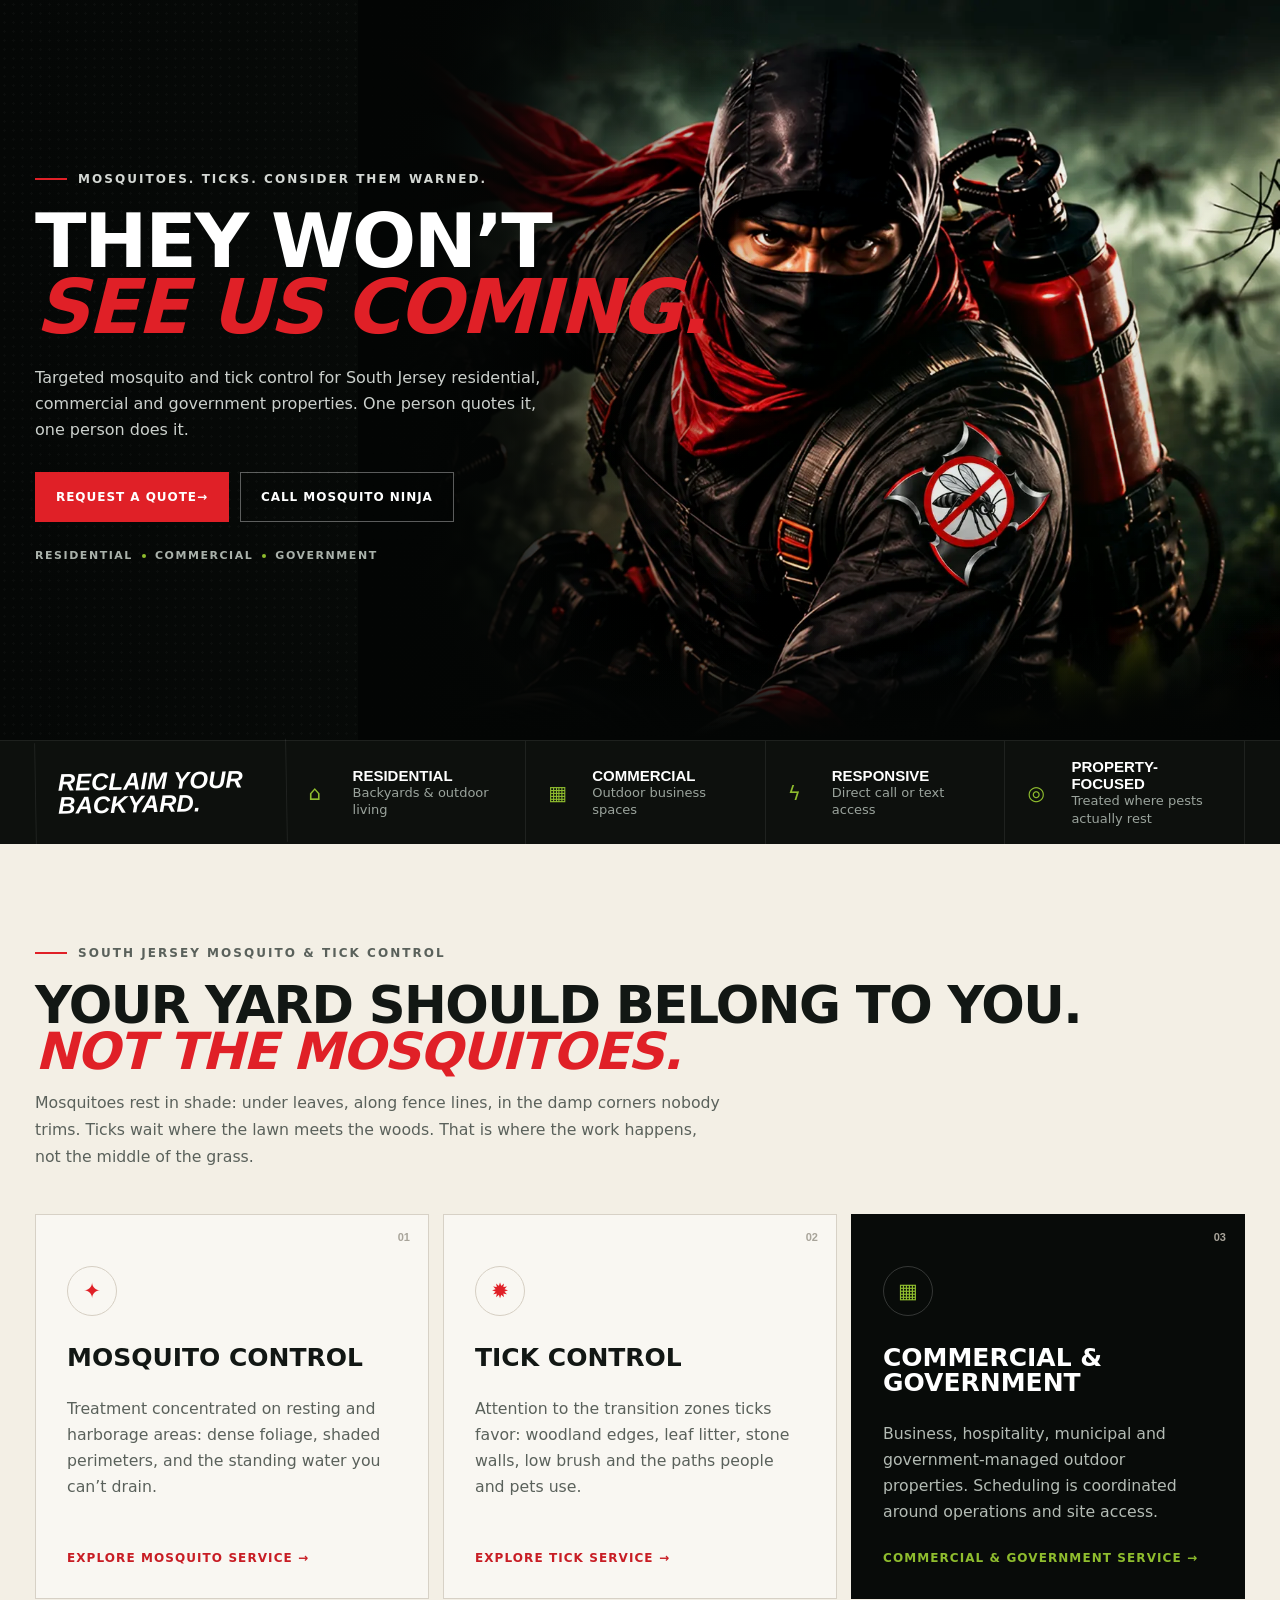
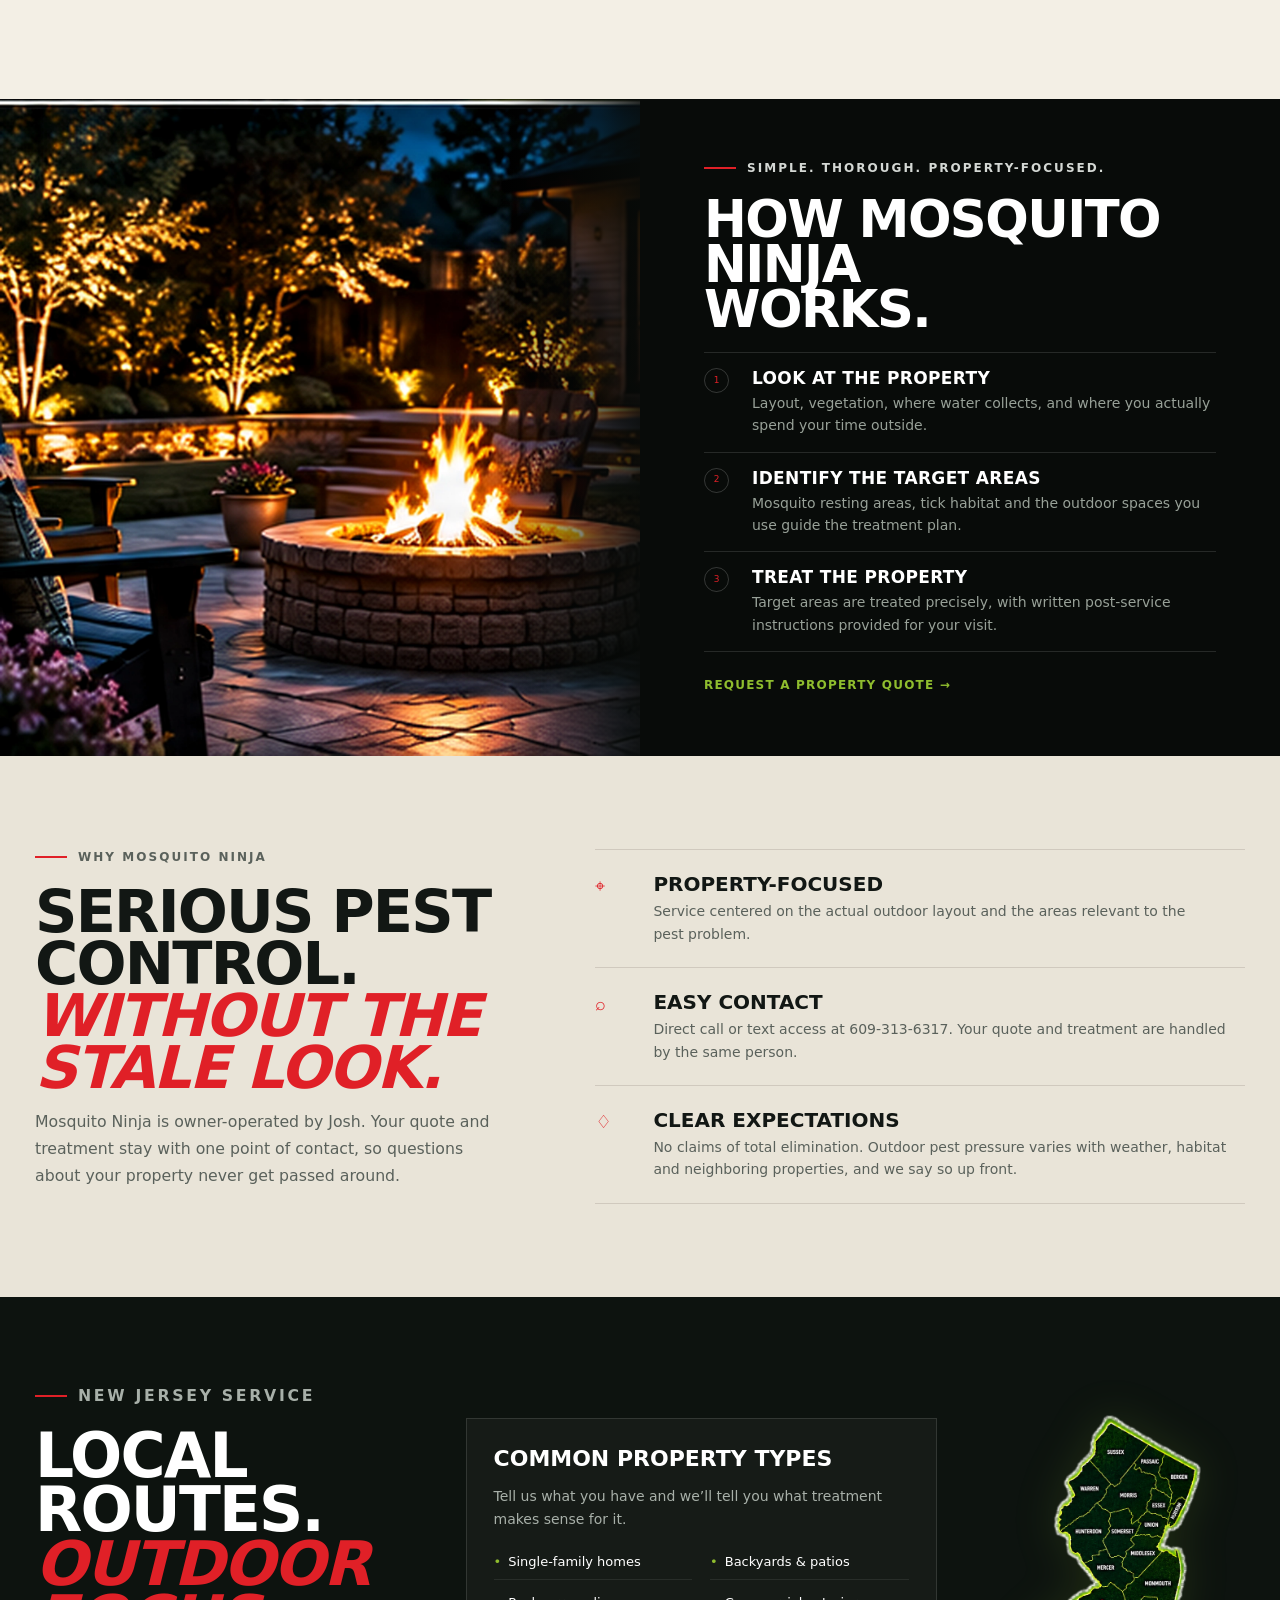
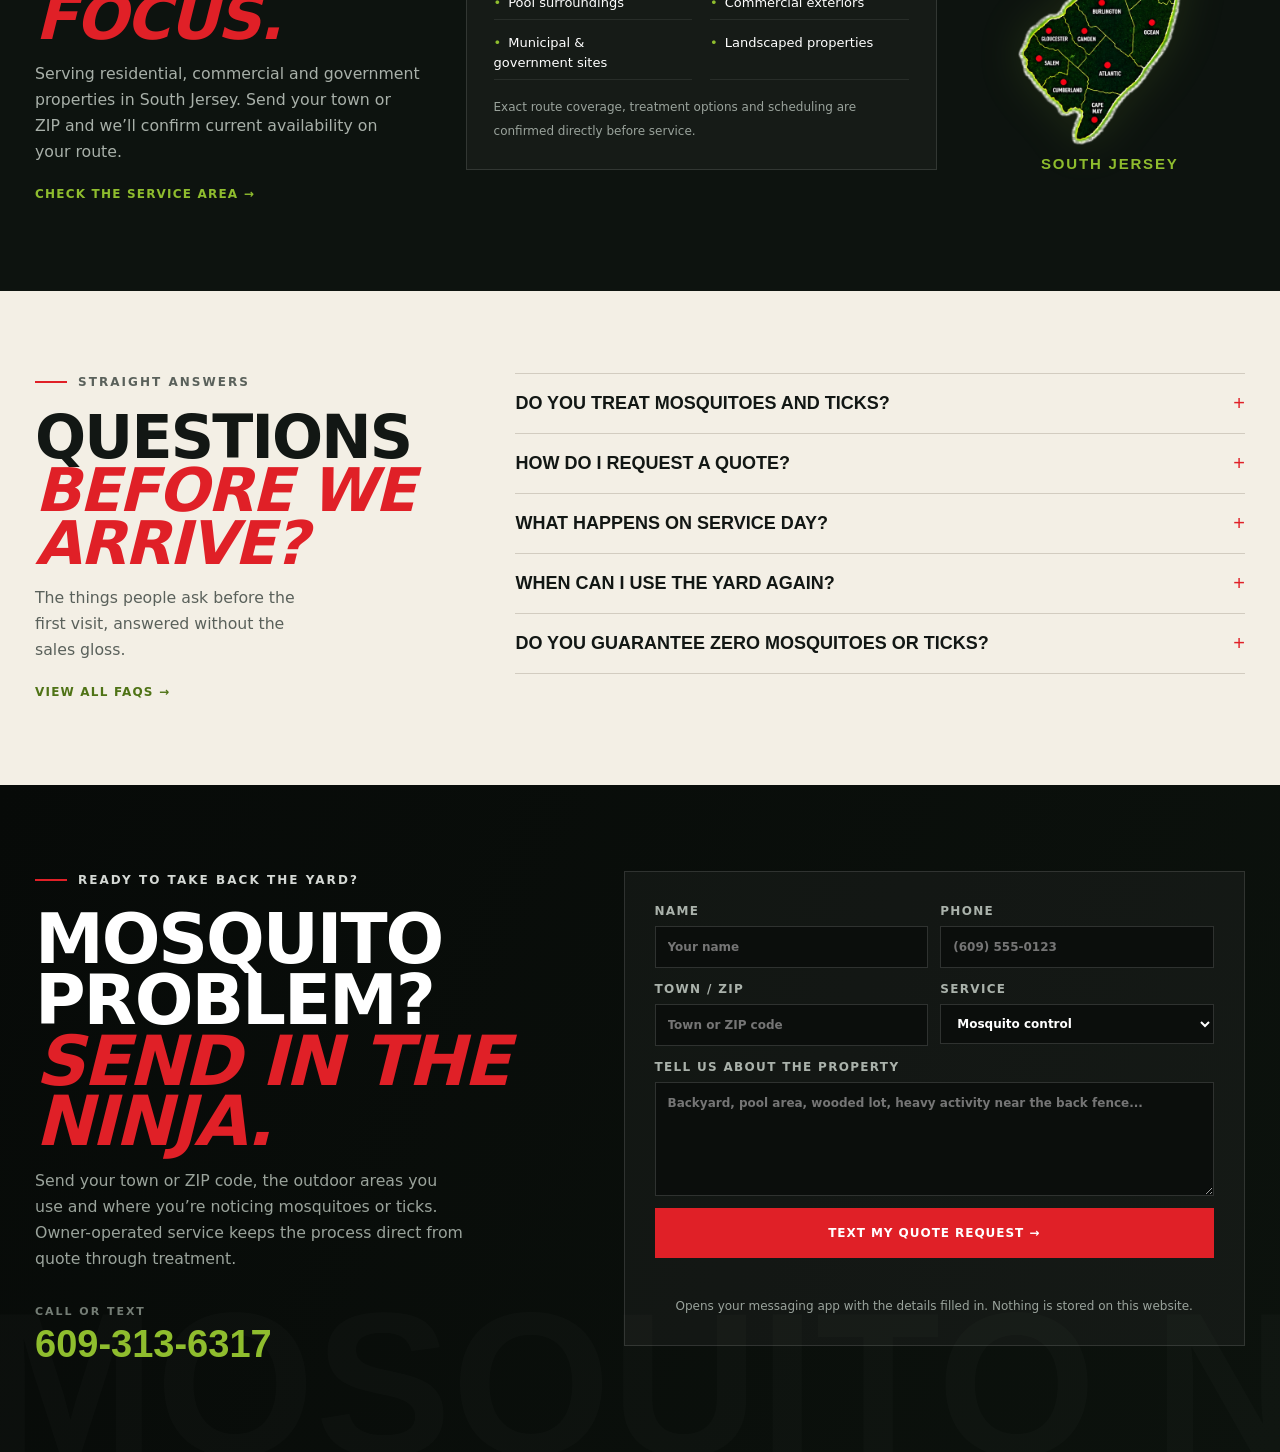
==== MosquitoNinja/Web/index.html @ c66091c7 "Expand service positioning to government properties" ====
<!doctype html>
<html lang="en">
<head>
  <meta charset="utf-8">
  <meta name="viewport" content="width=device-width, initial-scale=1">
  <meta name="theme-color" content="#080a09">
  <title>South Jersey Mosquito &amp; Tick Control | Mosquito Ninja</title>
  <meta name="description" content="South Jersey mosquito and tick control for residential, commercial and government properties. Call or text 609-313-6317 for a property quote.">
  <meta name="robots" content="index, follow, max-image-preview:large">
  <link rel="canonical" href="https://njbugninja.com/">
  <meta property="og:site_name" content="Mosquito Ninja">
  <meta property="og:locale" content="en_US">
  <meta property="og:type" content="website">
  <meta property="og:title" content="South Jersey Mosquito &amp; Tick Control | Mosquito Ninja">
  <meta property="og:description" content="South Jersey mosquito and tick control for residential, commercial and government properties. Call or text 609-313-6317 for a property quote.">
  <meta property="og:url" content="https://njbugninja.com/">
  <meta property="og:image" content="https://njbugninja.com/assets/mosquito-ninja-share-v17.jpg">
  <meta property="og:image:type" content="image/jpeg">
  <meta property="og:image:width" content="1536">
  <meta property="og:image:height" content="1024">
  <meta property="og:image:alt" content="Mosquito Ninja mosquito and tick control logo on a white background, with the Mosquito Ninja service number 609-313-6317.">
  <meta name="twitter:card" content="summary_large_image">
  <meta name="twitter:title" content="South Jersey Mosquito &amp; Tick Control | Mosquito Ninja">
  <meta name="twitter:description" content="South Jersey mosquito and tick control for residential, commercial and government properties. Call or text 609-313-6317 for a property quote.">
  <meta name="twitter:image" content="https://njbugninja.com/assets/mosquito-ninja-share-v17.jpg">
  <meta name="twitter:image:alt" content="Mosquito Ninja mosquito and tick control logo on a white background, with the Mosquito Ninja service number 609-313-6317.">
  <link rel="icon" href="./assets/favicon-v20.png" type="image/png" sizes="96x96">
  <link rel="preload" as="image" href="./assets/hero-v20.webp" type="image/webp" fetchpriority="high">
  <link rel="stylesheet" href="./mosquito-ninja-v12.css">
  <script type="application/ld+json">{"@context":"https://schema.org","@graph":[{"@type":"Organization","@id":"https://njbugninja.com/#business","name":"Mosquito Ninja","alternateName":"NJ Bug Ninja","url":"https://njbugninja.com/","telephone":"+1-609-313-6317","logo":{"@id":"https://njbugninja.com/#brand-image"},"description":"Owner-operated mosquito and tick control for South Jersey residential, commercial and government properties. Contact Mosquito Ninja to confirm route availability.","areaServed":{"@type":"Place","name":"South Jersey","containedInPlace":{"@type":"State","name":"New Jersey"}},"image":{"@id":"https://njbugninja.com/#brand-image"}},{"@type":"WebSite","@id":"https://njbugninja.com/#website","name":"Mosquito Ninja","alternateName":"NJ Bug Ninja","url":"https://njbugninja.com/","inLanguage":"en-US","publisher":{"@id":"https://njbugninja.com/#business"}},{"@type":"WebPage","@id":"https://njbugninja.com/#webpage","url":"https://njbugninja.com/","name":"South Jersey Mosquito & Tick Control | Mosquito Ninja","description":"South Jersey mosquito and tick control for residential, commercial and government properties. Call or text 609-313-6317 for a property quote.","inLanguage":"en-US","isPartOf":{"@id":"https://njbugninja.com/#website"},"about":{"@id":"https://njbugninja.com/#business"},"primaryImageOfPage":{"@id":"https://njbugninja.com/#brand-image"}},{"@type":"ImageObject","@id":"https://njbugninja.com/#brand-image","url":"https://njbugninja.com/assets/mosquito-ninja-share-v17.jpg","contentUrl":"https://njbugninja.com/assets/mosquito-ninja-share-v17.jpg","encodingFormat":"image/jpeg","width":1536,"height":1024,"caption":"Mosquito Ninja mosquito and tick control"}]}</script>
  <link rel="stylesheet" href="./ios-app.css">
</head>
<body>
<a class="skip-link" href="#main">Skip to content</a>
<header class="site-header">
  <div class="shell nav-wrap">
    <a class="brand" href="./index.html" aria-label="Mosquito Ninja home">
      <img src="./assets/mark-v20.webp" alt="" width="52" height="52">
      <span class="brand-copy"><strong><span>MOSQUITO</span> NINJA</strong><small>MOSQUITO &amp; TICK CONTROL</small></span>
    </a>
    <button class="menu-toggle" aria-controls="nav" aria-expanded="false"><span></span><span></span><span></span><b class="sr-only">Menu</b></button>
    <nav class="nav" id="nav" aria-label="Primary navigation">
      <a class="active" href="./index.html" aria-current="page">Home</a>
      <a href="./mosquito-control.html">Mosquito</a>
      <a href="./tick-control.html">Ticks</a>
      <a href="./commercial.html">Commercial</a>
      <a href="./service-area.html">Service Area</a>
      <a href="./faq.html">FAQ</a>
      <a class="phone" href="tel:+16093136317">609-313-6317</a>
    </nav>
  </div>
</header>
<main id="main">
  <section class="hero">
    <div class="hero-art" aria-hidden="true"></div>
    <div class="shell hero-inner">
      <div class="hero-copy">
        <p class="eyebrow">MOSQUITOES. TICKS. CONSIDER THEM WARNED.</p>
        <h1>THEY WON’T<br><em>SEE US COMING.</em></h1>
        <p class="hero-lede">Targeted mosquito and tick control for South Jersey residential, commercial and government properties. One person quotes it, one person does it.</p>
        <div class="hero-actions"><a class="btn primary" href="#quote">REQUEST A QUOTE <span>→</span></a><a class="btn ghost" href="tel:+16093136317">CALL MOSQUITO NINJA</a></div>
        <div class="hero-meta"><span>RESIDENTIAL</span><i></i><span>COMMERCIAL</span><i></i><span>GOVERNMENT</span></div>
      </div>
    </div>
  </section>

  <section class="trust-strip" aria-label="Service highlights">
    <div class="shell trust-grid">
      <div class="trust-title">RECLAIM YOUR<br>BACKYARD.</div>
      <div><span class="trust-icon">⌂</span><b>RESIDENTIAL</b><small>Backyards &amp; outdoor living</small></div>
      <div><span class="trust-icon">▦</span><b>COMMERCIAL</b><small>Outdoor business spaces</small></div>
      <div><span class="trust-icon">ϟ</span><b>RESPONSIVE</b><small>Direct call or text access</small></div>
      <div><span class="trust-icon">◎</span><b>PROPERTY-FOCUSED</b><small>Treated where pests actually rest</small></div>
    </div>
  </section>

  <section class="section services-section" id="services">
    <div class="shell">
      <div class="section-copy">
        <p class="eyebrow dark">SOUTH JERSEY MOSQUITO &amp; TICK CONTROL</p>
        <h2>YOUR YARD SHOULD BELONG TO YOU.<br><em>NOT THE MOSQUITOES.</em></h2>
        <p>Mosquitoes rest in shade: under leaves, along fence lines, in the damp corners nobody trims. Ticks wait where the lawn meets the woods. That is where the work happens, not the middle of the grass.</p>
      </div>
      <div class="cards">
        <article class="card"><span class="number">01</span><div class="icon-ring">✦</div><h3>MOSQUITO CONTROL</h3><p>Treatment concentrated on resting and harborage areas: dense foliage, shaded perimeters, and the standing water you can’t drain.</p><a href="./mosquito-control.html">EXPLORE MOSQUITO SERVICE →</a></article>
        <article class="card"><span class="number">02</span><div class="icon-ring">✹</div><h3>TICK CONTROL</h3><p>Attention to the transition zones ticks favor: woodland edges, leaf litter, stone walls, low brush and the paths people and pets use.</p><a href="./tick-control.html">EXPLORE TICK SERVICE →</a></article>
        <article class="card dark-card"><span class="number">03</span><div class="icon-ring">▦</div><h3>COMMERCIAL &amp; GOVERNMENT</h3><p>Business, hospitality, municipal and government-managed outdoor properties. Scheduling is coordinated around operations and site access.</p><a href="./commercial.html">COMMERCIAL &amp; GOVERNMENT SERVICE →</a></article>
      </div>
    </div>
  </section>

  <section class="process-section" id="process">
    <div class="process-photo"><img src="./assets/backyard-v13.webp" alt="Warmly lit backyard with a fire pit and outdoor seating" width="2400" height="1800" loading="lazy" decoding="async"></div>
    <div class="process-copy">
      <p class="eyebrow">SIMPLE. THOROUGH. PROPERTY-FOCUSED.</p>
      <h2>HOW MOSQUITO NINJA<br>WORKS.</h2>
      <ol class="steps">
        <li><span>1</span><div><h3>LOOK AT THE PROPERTY</h3><p>Layout, vegetation, where water collects, and where you actually spend your time outside.</p></div></li>
        <li><span>2</span><div><h3>IDENTIFY THE TARGET AREAS</h3><p>Mosquito resting areas, tick habitat and the outdoor spaces you use guide the treatment plan.</p></div></li>
        <li><span>3</span><div><h3>TREAT THE PROPERTY</h3><p>Target areas are treated precisely, with written post-service instructions provided for your visit.</p></div></li>
      </ol>
      <a class="green-link" href="#quote">REQUEST A PROPERTY QUOTE →</a>
    </div>
  </section>

  <section class="section why-section">
    <div class="shell why-grid">
      <div>
        <p class="eyebrow dark">WHY MOSQUITO NINJA</p>
        <h2>SERIOUS PEST<br>CONTROL.<br><em>WITHOUT THE<br>STALE LOOK.</em></h2>
        <p class="body-copy">Mosquito Ninja is owner-operated by Josh. Your quote and treatment stay with one point of contact, so questions about your property never get passed around.</p>
      </div>
      <div class="benefits">
        <div><span class="benefit-icon">⌖</span><div><h3>PROPERTY-FOCUSED</h3><p>Service centered on the actual outdoor layout and the areas relevant to the pest problem.</p></div></div>
        <div><span class="benefit-icon">⌕</span><div><h3>EASY CONTACT</h3><p>Direct call or text access at 609-313-6317. Your quote and treatment are handled by the same person.</p></div></div>
        <div><span class="benefit-icon">♢</span><div><h3>CLEAR EXPECTATIONS</h3><p>No claims of total elimination. Outdoor pest pressure varies with weather, habitat and neighboring properties, and we say so up front.</p></div></div>
      </div>
    </div>
  </section>

  <section class="section area-section">
    <div class="shell area-grid">
      <div>
        <p class="eyebrow">NEW JERSEY SERVICE</p>
        <h2>LOCAL ROUTES.<br><em>OUTDOOR FOCUS.</em></h2>
        <p>Serving residential, commercial and government properties in South Jersey. Send your town or ZIP and we’ll confirm current availability on your route.</p>
        <a class="green-link" href="./service-area.html">CHECK THE SERVICE AREA →</a>
      </div>
      <div class="property-panel">
        <h3>COMMON PROPERTY TYPES</h3>
        <p>Tell us what you have and we’ll tell you what treatment makes sense for it.</p>
        <ul><li>Single-family homes</li><li>Backyards &amp; patios</li><li>Pool surroundings</li><li>Commercial exteriors</li><li>Municipal &amp; government sites</li><li>Landscaped properties</li></ul>
        <small>Exact route coverage, treatment options and scheduling are confirmed directly before service.</small>
      </div>
      <div class="map"><img src="./assets/south-jersey-v15.webp" alt="Stylized South Jersey service area map" width="900" height="1626" loading="lazy" decoding="async"></div>
    </div>
  </section>

  <section class="section faq-home" id="faq">
    <div class="shell faq-grid">
      <div><p class="eyebrow dark">STRAIGHT ANSWERS</p><h2>QUESTIONS<br><em>BEFORE WE<br>ARRIVE?</em></h2><p>The things people ask before the first visit, answered without the sales gloss.</p><a class="green-link" href="./faq.html">VIEW ALL FAQS →</a></div>
      <div class="faq-list">
        <details><summary>DO YOU TREAT MOSQUITOES AND TICKS?<span aria-hidden="true">+</span></summary><p>Yes. Mosquito and tick control are the core outdoor services offered.</p></details>
        <details><summary>HOW DO I REQUEST A QUOTE?<span aria-hidden="true">+</span></summary><p>Use the form below or call/text Mosquito Ninja directly at 609-313-6317.</p></details>
        <details><summary>WHAT HAPPENS ON SERVICE DAY?<span aria-hidden="true">+</span></summary><p>The property and activity areas are checked first, then treatment is focused on the mosquito or tick habitat relevant to your yard. You receive product-specific instructions in writing for returning to treated areas. <a href="./faq.html#service-day">More about your visit →</a></p></details>
        <details><summary>WHEN CAN I USE THE YARD AGAIN?<span aria-hidden="true">+</span></summary><p>That depends on the product and application used. Follow the product-specific re-entry instructions for your visit.</p></details>
        <details><summary>DO YOU GUARANTEE ZERO MOSQUITOES OR TICKS?<span aria-hidden="true">+</span></summary><p>No. Outdoor pest pressure changes with weather, habitat and neighboring properties.</p></details>
      </div>
    </div>
  </section>

  <section class="quote-section" id="quote">
    <div class="shell quote-grid">
      <div><p class="eyebrow">READY TO TAKE BACK THE YARD?</p><h2>MOSQUITO<br>PROBLEM?<br><em>SEND IN THE<br>NINJA.</em></h2><p>Send your town or ZIP code, the outdoor areas you use and where you’re noticing mosquitoes or ticks. Owner-operated service keeps the process direct from quote through treatment.</p><div class="callout"><small>CALL OR TEXT</small><a href="tel:+16093136317">609-313-6317</a></div></div>
      <form class="quote-form" id="quote-form">
        <div class="field-row"><label>NAME<input name="name" type="text" placeholder="Your name" required></label><label>PHONE<input name="phone" type="tel" placeholder="(609) 555-0123" required></label></div>
        <div class="field-row"><label>TOWN / ZIP<input name="location" type="text" placeholder="Town or ZIP code"></label><label>SERVICE<select name="service"><option>Mosquito control</option><option>Tick control</option><option>Mosquito &amp; tick control</option><option>Commercial / government property</option></select></label></div>
        <label>TELL US ABOUT THE PROPERTY<textarea name="message" rows="5" placeholder="Backyard, pool area, wooded lot, heavy activity near the back fence..."></textarea></label>
        <button class="btn primary full" type="submit">TEXT MY QUOTE REQUEST →</button>
        <p class="form-note">Opens your messaging app with the details filled in. Nothing is stored on this website.</p>
      </form>
    </div>
  </section>
</main>
<footer class="footer">
  <div class="shell footer-grid">
    <div class="footer-brand"><a class="footer-artwork" href="./index.html" aria-label="Mosquito Ninja home"><img src="./assets/footer-artwork-v20.webp" alt="Mosquito Ninja mosquito and tick control. Call Mosquito Ninja at 609-313-6317." width="990" height="660" loading="lazy" decoding="async"></a><p>Mosquito and tick control for South Jersey residential, commercial and government properties. Owner-operated. njbugninja.com.</p></div>
    <div><h4>SERVICES</h4><a href="./mosquito-control.html">Mosquito control</a><a href="./tick-control.html">Tick control</a><a href="./commercial.html">Commercial</a><a href="./service-area.html">Service area</a><a href="./faq.html">FAQ</a></div>
    <div><h4>CONTACT MOSQUITO NINJA</h4><a class="footer-phone" href="tel:+16093136317">609-313-6317</a><a href="sms:+16093136317">Send a text</a><a href="#quote">Request a quote</a></div>
  </div>
  <div class="shell footer-bottom"><span>© <span id="year">2026</span> Mosquito Ninja. All rights reserved.</span><a href="./privacy.html">Privacy</a></div>
</footer>
<a class="mobile-bar" href="tel:+16093136317">CALL MOSQUITO NINJA <strong>609-313-6317</strong></a>
<script src="./mosquito-ninja-v12.js"></script>
</body>
</html>
---- MosquitoNinja/Web/mosquito-ninja-v12.css ----
:root{--ink:#080a09;--ink2:#0d120e;--ink3:#121913;--paper:#f3efe5;--paper2:#e9e4d8;--red:#e02027;--green:#8fbd2e;--text:#121714;--muted:#687069;--max:1210px;--sans:Inter,Arial,sans-serif;--display:'Barlow Condensed',Impact,sans-serif}
*{box-sizing:border-box}html{scroll-behavior:smooth}body{margin:0;background:var(--paper);color:var(--text);font-family:var(--sans);line-height:1.5;overflow-x:hidden}img{display:block;max-width:100%}a{text-decoration:none;color:inherit}button,input,select,textarea{font:inherit}.shell{width:min(calc(100% - 48px),var(--max));margin:auto}.sr-only{position:absolute;width:1px;height:1px;overflow:hidden;clip:rect(0,0,0,0);white-space:nowrap}.skip-link{position:fixed;left:12px;top:-60px;background:#fff;color:#000;padding:8px 12px;z-index:9999}.skip-link:focus{top:12px}
.site-header{position:absolute;z-index:50;left:0;right:0;top:0;color:#fff}.nav-wrap{min-height:82px;display:flex;align-items:center;justify-content:space-between;gap:24px}.brand{display:flex;align-items:center;gap:10px}.brand img{width:48px;height:48px}.brand-copy{display:flex;flex-direction:column;line-height:1}.brand-copy strong{font:900 27px var(--display);letter-spacing:.025em}.brand-copy strong span{color:var(--red)}.brand-copy small{font-size:8px;letter-spacing:.2em;color:#d2d6d1;margin-top:4px;font-weight:700}.nav{display:flex;align-items:center;gap:27px;font-size:12px;font-weight:700}.nav a{color:#eef0ee}.nav a:not(.phone){padding:8px 0;border-bottom:2px solid transparent}.nav a.active,.nav a:hover{border-color:var(--red)}.nav .phone{padding:10px 14px;border:1px solid rgba(255,255,255,.32)}.menu-toggle{display:none;background:transparent;border:0;width:42px;height:42px}.menu-toggle span{display:block;height:2px;background:#fff;margin:6px}.hero{position:relative;min-height:760px;background:linear-gradient(90deg,#050706 0,#070a08 35%,#0e1711 100%);color:#fff;overflow:hidden}.hero:before{content:"";position:absolute;inset:0;background:radial-gradient(circle at 78% 38%,rgba(54,87,52,.22),transparent 33%),radial-gradient(circle,rgba(255,255,255,.05) 0 1px,transparent 1.2px);background-size:auto,9px 9px;opacity:.5}.hero-art{position:absolute;z-index:1;right:-3.5%;top:0;width:68%;height:100%;background-image:linear-gradient(90deg,#070908 0,rgba(7,9,8,.87) 9%,rgba(7,9,8,.28) 25%,transparent 43%),linear-gradient(0deg,#070908 0,transparent 17%),url('./assets/hero-v20.webp');background-size:cover;background-position:center 43%;background-repeat:no-repeat;filter:saturate(.98) contrast(1.05)}.hero-art:after{content:"";position:absolute;inset:0;background:linear-gradient(90deg,rgba(0,0,0,.64),transparent 32%),radial-gradient(ellipse at 88% 65%,rgba(42,78,48,.14),transparent 47%)}.hero-inner{position:relative;z-index:2;min-height:650px;display:flex;align-items:center;padding-top:86px}.hero-copy{width:52%;padding:68px 0 28px}.eyebrow{display:flex;align-items:center;gap:11px;text-transform:uppercase;letter-spacing:.17em;font-size:9px;font-weight:800;margin:0 0 20px;color:#d4d8d4}.eyebrow:before{content:"";width:32px;height:2px;background:var(--red)}.eyebrow.dark{color:#7b817c}.hero h1,.section h2,.process-copy h2,.why-section h2,.area-section h2,.faq-home h2,.quote-section h2{font-family:var(--display);font-weight:900;text-transform:uppercase;letter-spacing:-.03em;line-height:.88;margin:0}.hero h1{font-size:clamp(74px,7.25vw,110px)}.hero h1 em,.section h2 em,.why-section h2 em,.area-section h2 em,.faq-home h2 em,.quote-section h2 em{color:var(--red);font-style:italic}.hero-lede{max-width:555px;color:#cbd0cc;font-size:15px;line-height:1.6;margin:24px 0 28px}.hero-actions{display:flex;gap:11px;flex-wrap:wrap}.btn{min-height:50px;padding:0 20px;display:inline-flex;align-items:center;justify-content:center;border:1px solid transparent;text-transform:uppercase;font-weight:800;font-size:10px;letter-spacing:.08em}.btn.primary{background:var(--red);color:#fff}.btn.primary:hover{background:#ee2b32}.btn.ghost{border-color:rgba(255,255,255,.35);color:#fff}.hero-meta{display:flex;gap:9px;align-items:center;margin-top:26px;color:#aab2ab;font-size:8px;letter-spacing:.14em;font-weight:800}.hero-meta i{width:4px;height:4px;border-radius:50%;background:var(--green)}.hero-lower{position:relative;z-index:3;min-height:110px;border-top:1px solid rgba(255,255,255,.13);display:flex;align-items:center;justify-content:space-between}.hero-lower strong{font:italic 900 30px var(--display);transform:rotate(-2deg)}.hero-lower span{font-size:8px;letter-spacing:.17em;color:#6f796f;font-weight:800}.hero-lower b{color:var(--red)}
.trust-strip{background:#0d100d;color:#fff;border-top:1px solid rgba(255,255,255,.07)}.trust-grid{display:grid;grid-template-columns:1.05fr repeat(4,1fr);min-height:96px}.trust-grid>div{border-right:1px solid rgba(255,255,255,.08);padding:17px 22px;display:grid;grid-template-columns:34px 1fr;grid-template-rows:auto auto;align-content:center;column-gap:10px}.trust-grid>div:first-child{border-left:1px solid rgba(255,255,255,.08)}.trust-title{display:flex!important;align-items:center!important;font:italic 900 24px/.95 var(--display)!important;transform:rotate(-1deg);grid-template-columns:1fr!important}.trust-icon{grid-row:1/3;align-self:center;color:var(--green);font-size:20px}.trust-grid b{font:700 15px var(--display);text-transform:uppercase}.trust-grid small{color:#879087;font-size:8px}
.section{padding:100px 0}.services-section{background:var(--paper)}.section-copy{max-width:800px}.section-copy h2{font-size:clamp(54px,5vw,74px)}.section-copy>p:last-child{max-width:650px;color:#686f69;font-size:13px;line-height:1.6}.cards{display:grid;grid-template-columns:repeat(3,1fr);gap:14px;margin-top:48px}.card{position:relative;min-height:330px;background:rgba(255,255,255,.52);border:1px solid #d7d1c6;padding:31px}.card.dark-card{background:#080b09;color:#fff;border-color:#080b09}.number{position:absolute;right:18px;top:16px;font:700 11px var(--display);color:#a8a49a}.icon-ring{width:50px;height:50px;border:1px solid #d6cfc3;border-radius:50%;display:grid;place-items:center;color:var(--red);font-size:21px;margin:20px 0 29px}.dark-card .icon-ring{color:var(--green);border-color:rgba(255,255,255,.18)}.card h3{font:800 25px/1 var(--display);text-transform:uppercase;margin:0 0 10px}.card p{font-size:11px;line-height:1.55;color:#707670;min-height:92px}.dark-card p{color:#a0a8a1}.card a{display:inline-block;margin-top:8px;color:var(--red);font-size:8px;letter-spacing:.09em;font-weight:800}.dark-card a{color:var(--green)}
.process-section{display:grid;grid-template-columns:1fr 1fr;min-height:610px;background:#080b09;color:#fff}.process-photo{position:relative;overflow:hidden}.process-photo img{position:absolute;width:100%;height:100%;object-fit:cover;object-position:left center}.process-photo:after{content:"";position:absolute;inset:0;background:linear-gradient(90deg,transparent 68%,#080b09 100%)}.process-copy{padding:78px clamp(40px,5.5vw,86px)}.process-copy h2{font-size:clamp(52px,4.3vw,66px)}.steps{list-style:none;padding:0;margin:26px 0}.steps li{display:grid;grid-template-columns:34px 1fr;gap:14px;padding:18px 0;border-top:1px solid rgba(255,255,255,.12)}.steps li:last-child{border-bottom:1px solid rgba(255,255,255,.12)}.steps li>span{width:25px;height:25px;border:1px solid rgba(255,255,255,.18);border-radius:50%;display:grid;place-items:center;color:var(--red);font-size:9px}.steps h3{margin:0;font:700 17px var(--display);text-transform:uppercase;letter-spacing:.02em}.steps p{margin:4px 0 0;color:#98a198;font-size:10px;line-height:1.55}.green-link{display:inline-flex;color:var(--green);font-size:8px;font-weight:800;letter-spacing:.1em;text-transform:uppercase}
.why-section{background:var(--paper2)}.why-grid{display:grid;grid-template-columns:.84fr 1.16fr;gap:90px;align-items:center}.why-section h2{font-size:clamp(52px,4.6vw,70px)}.body-copy{max-width:460px;font-size:12px;color:#676e68}.benefits{border-top:1px solid #d0c9be}.benefits>div{display:grid;grid-template-columns:48px 1fr;gap:10px;padding:22px 0;border-bottom:1px solid #d0c9be}.benefit-icon{color:var(--red);font-size:18px}.benefits h3{margin:0;font:800 20px var(--display);text-transform:uppercase}.benefits p{margin:4px 0 0;color:#686f69;font-size:10px;line-height:1.5}
.area-section{background:#0d130f;color:#fff}.area-grid{display:grid;grid-template-columns:.86fr 1.12fr .82fr;gap:44px;align-items:center}.area-section h2{font-size:clamp(54px,4.8vw,72px)}.area-section p{max-width:440px;color:#a8b0a9;font-size:12px;line-height:1.6}.property-panel{border:1px solid rgba(255,255,255,.12);background:rgba(255,255,255,.035);padding:27px}.property-panel h3{font:800 22px var(--display);margin:0 0 8px;text-transform:uppercase}.property-panel p{font-size:10px}.property-panel ul{list-style:none;padding:0;margin:14px 0;display:grid;grid-template-columns:1fr 1fr;gap:6px 18px}.property-panel li{font-size:9px;border-bottom:1px solid rgba(255,255,255,.08);padding:7px 0}.property-panel li:before{content:"•";color:var(--green);margin-right:7px}.property-panel small{color:#6f796f;font-size:8px}.map img{width:100%;max-width:220px;margin:auto;filter:drop-shadow(0 0 25px rgba(142,190,46,.08))}
.faq-home{background:var(--paper)}.faq-grid{display:grid;grid-template-columns:.72fr 1.28fr;gap:70px}.faq-home h2{font-size:clamp(54px,4.7vw,70px)}.faq-home>div>div:first-child>p:not(.eyebrow){font-size:11px;color:#687068;max-width:300px}.faq-list{border-top:1px solid #d2ccc0}.faq-list details{border-bottom:1px solid #d2ccc0}.faq-list summary{list-style:none;padding:18px 0;display:flex;align-items:center;justify-content:space-between;gap:20px;font:800 18px var(--display);text-transform:uppercase;cursor:pointer}.faq-list summary::-webkit-details-marker{display:none}.faq-list summary span{color:var(--red);font:500 20px var(--sans)}.faq-list details[open] summary span{transform:rotate(45deg)}.faq-list details p{margin:0 0 17px;color:#676e68;font-size:11px;max-width:620px}
.quote-section{position:relative;padding:92px 0;background:linear-gradient(115deg,#070a08,#0c120d);color:#fff;overflow:hidden}.quote-section:after{content:"MOSQUITO NINJA";position:absolute;left:-15px;bottom:-50px;font:900 clamp(100px,16vw,240px) var(--display);color:rgba(255,255,255,.018);white-space:nowrap}.quote-grid{position:relative;z-index:2;display:grid;grid-template-columns:.9fr 1.1fr;gap:80px;align-items:start}.quote-section h2{font-size:clamp(58px,5.4vw,82px)}.quote-section>div>div:first-child>p:not(.eyebrow){font-size:11px;color:#9aa39b;max-width:430px}.callout{margin-top:32px}.callout small{display:block;font-size:8px;letter-spacing:.18em;color:#747d75;font-weight:800}.callout a{display:inline-block;font:900 38px var(--display);color:var(--green);margin-top:3px}.quote-form{padding:30px;border:1px solid rgba(255,255,255,.12);background:rgba(255,255,255,.035)}.field-row{display:grid;grid-template-columns:1fr 1fr;gap:12px}.quote-form label{display:block;color:#aab2ab;font-size:8px;font-weight:800;letter-spacing:.11em;margin-bottom:12px}.quote-form input,.quote-form select,.quote-form textarea{display:block;width:100%;margin-top:6px;background:#0b0e0c;border:1px solid rgba(255,255,255,.15);color:#fff;padding:11px 12px;outline:0}.quote-form textarea{resize:vertical}.quote-form input:focus,.quote-form select:focus,.quote-form textarea:focus{border-color:var(--green)}.btn.full{width:100%;border:0}.form-note{text-align:center;font-size:8px;color:#6e776f;margin:9px 0 0}
.footer{background:#050605;color:#fff;padding-top:48px}.footer-grid{display:grid;grid-template-columns:1.3fr .7fr .75fr;gap:80px;padding-bottom:36px}.footer-brand p{max-width:330px;color:#717a72;font-size:9px;margin-top:16px}.footer h4{font-size:8px;letter-spacing:.16em;color:#69736a;margin:0 0 12px}.footer-grid>div:not(:first-child){display:flex;flex-direction:column;gap:7px;font-size:9px;color:#a2aaa3}.footer-phone{font:900 23px var(--display);color:var(--green)}.footer-bottom{border-top:1px solid rgba(255,255,255,.08);min-height:65px;display:flex;align-items:center;justify-content:space-between;color:#626c63;font-size:8px}.mobile-bar{display:none}
.page-hero{padding:155px 0 90px;background:linear-gradient(115deg,#070a08,#101911);color:#fff}.page-hero h1{font:900 clamp(60px,7vw,94px)/.9 var(--display);text-transform:uppercase;max-width:800px}.page-hero h1 em{color:var(--red);font-style:italic}.page-hero p{max-width:670px;color:#aab3ab}.content{padding:80px 0}.content-grid{display:grid;grid-template-columns:.7fr 1.3fr;gap:70px}.content h2{font:900 45px/.95 var(--display);text-transform:uppercase}.prose p,.prose li{color:#59615b;font-size:14px}.prose h3{font:800 27px var(--display);text-transform:uppercase;margin:30px 0 7px}.prose ul{padding-left:18px}.cta{padding:62px 0;background:#0d130f;color:#fff}.cta .shell{display:flex;justify-content:space-between;align-items:center;gap:24px}.cta h2{font:900 42px var(--display);text-transform:uppercase;margin:0}
@media(max-width:980px){.nav{position:fixed;top:74px;left:0;right:0;background:#060806;padding:22px;flex-direction:column;align-items:flex-start;transform:translateY(-150%);transition:.25s}.nav.open{transform:none}.menu-toggle{display:block}.hero{min-height:auto}.hero-art{position:relative;right:auto;top:auto;width:100%;height:500px;background-position:center}.hero-inner{min-height:0;padding-top:110px}.hero-copy{width:100%;padding:60px 0 45px}.hero-art{display:none}.hero:after{content:"";position:absolute;inset:0;background:linear-gradient(90deg,rgba(6,8,7,.95),rgba(6,8,7,.74) 45%,rgba(6,8,7,.32)),url('./assets/hero-v20.webp') 64% center/cover no-repeat;z-index:0}.hero-inner,.hero-lower{z-index:2}.trust-grid{grid-template-columns:repeat(2,1fr)}.trust-title{grid-column:1/-1}.cards{grid-template-columns:1fr 1fr}.cards .card:last-child{grid-column:1/-1}.process-section{grid-template-columns:1fr}.process-photo{min-height:470px}.why-grid,.area-grid,.faq-grid,.quote-grid,.content-grid{grid-template-columns:1fr}.area-grid{gap:34px}.map img{max-width:240px}.footer-grid{grid-template-columns:1fr 1fr}.footer-brand{grid-column:1/-1}}
@media(max-width:640px){.shell{width:min(calc(100% - 28px),var(--max))}.nav-wrap{min-height:70px}.brand img{width:40px;height:40px}.brand-copy strong{font-size:22px}.brand-copy small{font-size:6px}.nav{top:70px}.hero-inner{padding-top:90px}.hero-copy{padding-top:55px}.hero h1{font-size:clamp(56px,17vw,79px)}.hero-lede{font-size:14px}.hero-actions .btn{width:100%}.hero-lower{padding:24px 0;align-items:flex-start;flex-direction:column}.trust-grid{grid-template-columns:1fr}.trust-title{grid-column:auto}.section{padding:70px 0}.cards{grid-template-columns:1fr}.cards .card:last-child{grid-column:auto}.card{min-height:300px}.process-photo{min-height:390px}.process-copy{padding:60px 22px}.why-grid{gap:48px}.area-grid{grid-template-columns:1fr}.property-panel ul{grid-template-columns:1fr}.faq-grid{gap:45px}.quote-section{padding:70px 0}.quote-grid{gap:44px}.field-row{grid-template-columns:1fr}.footer-grid{grid-template-columns:1fr;gap:35px}.footer-brand{grid-column:auto}.footer-bottom{padding:20px 0 80px;flex-direction:column;align-items:flex-start;justify-content:center}.mobile-bar{display:flex;position:fixed;z-index:1200;left:10px;right:10px;bottom:10px;min-height:52px;background:var(--red);color:#fff;align-items:center;justify-content:center;gap:8px;font-size:8px;letter-spacing:.12em}.mobile-bar strong{font:800 18px var(--display)}}


/* V8 final approved-reference polish */
.site-header{background:linear-gradient(180deg,rgba(5,7,6,.96),rgba(5,7,6,.54) 70%,transparent)}
.hero{min-height:760px}
.hero-art{right:-1.5%;width:70%;background-position:61% 50%;filter:saturate(.96) contrast(1.055) brightness(.94)}
.hero-art:before{content:"";position:absolute;inset:0;background:linear-gradient(90deg,#070908 0,rgba(7,9,8,.94) 8%,rgba(7,9,8,.54) 20%,rgba(7,9,8,.10) 35%,transparent 49%),linear-gradient(0deg,#070908 0,rgba(7,9,8,.18) 15%,transparent 28%);z-index:1;pointer-events:none}
.hero-art:after{z-index:2;background:radial-gradient(ellipse at 80% 56%,rgba(46,88,51,.12),transparent 50%)}
.hero-copy{position:relative;z-index:4}
.hero h1{max-width:690px}
.hero-lede{max-width:520px}
.process-photo img{object-position:20% 48%}
.process-photo:after{background:linear-gradient(90deg,transparent 78%,rgba(8,11,9,.88) 100%)}
@media(max-width:980px){
  .hero-art{display:block;position:absolute;inset:0;width:100%;height:100%;right:auto;background-position:62% 50%}
  .hero:after{display:none}
  .hero-art:before{background:linear-gradient(90deg,rgba(6,8,7,.98) 0,rgba(6,8,7,.84) 43%,rgba(6,8,7,.34) 74%,rgba(6,8,7,.12) 100%)}
  .hero-inner{position:relative;z-index:3}
}
@media(max-width:640px){
  .hero-art{background-position:59% center}
  .hero-art:before{background:linear-gradient(90deg,rgba(6,8,7,.97),rgba(6,8,7,.78) 58%,rgba(6,8,7,.38))}
}


/* V9 final reference matching */
.hero{min-height:690px}
.hero-inner{min-height:690px;padding-top:76px}
.hero-copy{width:53%;padding:62px 0 34px}
.hero h1{font-size:clamp(68px,6.55vw,96px);max-width:720px}
.hero-lede{max-width:510px}
.hero-art{right:-1%;width:69%;height:100%;background-position:55% 48%}
.hero-lower{display:none!important}
.trust-grid{min-height:96px}
.section-copy{max-width:980px}
.section-copy h2{font-size:clamp(50px,4.55vw,66px)}
.section-copy>p:last-child{max-width:690px}
.cards{margin-top:44px}
.process-section{min-height:590px}
.process-copy{padding-top:72px;padding-bottom:72px}
.why-section.section{padding-top:92px;padding-bottom:92px}
.area-section.section{padding-top:86px;padding-bottom:86px}
.faq-home.section{padding-top:82px;padding-bottom:82px}
.quote-section{padding-top:86px;padding-bottom:86px}
@media(max-width:980px){
  .hero{min-height:720px}.hero-inner{min-height:720px}.hero-copy{width:100%;max-width:660px}.hero h1{font-size:clamp(66px,9.4vw,90px)}
}
@media(max-width:640px){
  .hero{min-height:700px}.hero-inner{min-height:700px}.hero h1{font-size:clamp(54px,16vw,74px)}
  .trust-grid{min-height:auto}
}


/* V10 final proportion pass */
.hero-copy{width:55%}
.hero h1{font-size:clamp(64px,5.9vw,86px);max-width:760px}
.section-copy{max-width:1060px}
.section-copy h2{font-size:clamp(46px,4vw,58px);line-height:.9}
@media(prefers-reduced-motion:no-preference){
  .hero-art{animation:heroCinematicDrift 16s ease-in-out infinite alternate}
}
@keyframes heroCinematicDrift{from{transform:scale(1.002) translate3d(0,0,0)}to{transform:scale(1.014) translate3d(-.25%,-.15%,0)}}
@media(max-width:980px){.hero-copy{width:100%}.hero h1{font-size:clamp(62px,8.8vw,84px)}}
@media(max-width:640px){.hero h1{font-size:clamp(52px,15vw,70px)}}


/* V11 exact headline treatment */
.hero h1 em{white-space:nowrap}
@media(max-width:640px){.hero h1 em{white-space:normal}}


/* V12 image fidelity + crop correction */
.hero{min-height:740px}
.hero-art{right:0;width:72%;height:100%;background-size:auto 100%;background-position:right center;filter:saturate(.98) contrast(1.035) brightness(.96)}
.hero-art:before{background:linear-gradient(90deg,#070908 0,rgba(7,9,8,.96) 7%,rgba(7,9,8,.62) 18%,rgba(7,9,8,.18) 33%,transparent 47%),linear-gradient(0deg,#070908 0,rgba(7,9,8,.18) 12%,transparent 25%)}
.hero-inner{min-height:630px}.hero-copy{width:50%}
.process-section{min-height:520px}.process-photo{min-height:520px}.process-photo img{object-position:left center}.process-copy{padding:60px clamp(38px,5vw,74px)}
.process-copy h2{font-size:clamp(48px,4vw,62px)}.steps{margin:20px 0}.steps li{padding:15px 0}
.area-grid{grid-template-columns:.9fr 1.08fr .62fr;gap:38px}.map{display:flex;flex-direction:column;align-items:center;justify-content:center;min-width:0}.map img{width:auto;height:330px;max-width:100%;object-fit:contain;filter:drop-shadow(0 0 22px rgba(142,190,46,.14))}.map:after{content:"SOUTH JERSEY";margin-top:10px;color:#8fbd2e;font:800 15px var(--display);letter-spacing:.12em}
@media(max-width:980px){.hero-art{width:100%;background-size:cover;background-position:60% center}.process-section{min-height:0}.process-photo{min-height:420px}.process-photo img{object-position:left center}.map img{height:300px}}
@media(max-width:640px){.hero{min-height:auto}.hero:after{background:linear-gradient(90deg,rgba(6,8,7,.95),rgba(6,8,7,.76) 42%,rgba(6,8,7,.35)),url('./assets/hero-v20.webp') 62% center/cover no-repeat}.process-photo{min-height:300px}.map img{height:260px}}

/* SEO content: retain the existing theme and give service copy room to read. */
.breadcrumbs{margin:0 0 24px;font-size:.875rem;color:#cbd0cc}
.breadcrumbs ol{display:flex;flex-wrap:wrap;gap:8px 12px;list-style:none;margin:0;padding:0}
.breadcrumbs li+li::before{content:"/";margin-right:12px;color:#89968b}
.breadcrumbs a{text-decoration:underline;text-underline-offset:3px}
.page-hero h1{font-size:clamp(44px,6vw,84px);margin:24px 0}
.page-hero .breadcrumbs+ .eyebrow{margin-top:30px}
.prose p,.prose li{font-size:1rem;line-height:1.7}
.prose a{text-decoration:underline;text-underline-offset:3px}
.prose a:hover{color:#a9141c}
.prose h3:first-child{margin-top:0}
.content-grid>*{min-width:0}

/* Approved brand artwork, visible to visitors and image crawlers. */
.footer-artwork{display:block;width:min(100%,330px)}
.footer-artwork img{width:100%;height:auto}

/* Keep the collapsed mobile navigation out of keyboard focus. */
@media(max-width:980px){
  .nav{visibility:hidden}
  .nav.open{visibility:visible}
}
.menu-toggle:focus-visible,.nav a:focus-visible,.faq-list summary:focus-visible{outline:2px solid var(--green);outline-offset:4px}
---- MosquitoNinja/Web/ios-app.css ----
/* Mosquito Ninja iOS: bundled web pages are supporting detail content, not the app shell. */
html{-webkit-text-size-adjust:100%;background:#080a09}
body{padding-top:0!important}
.site-header,.mobile-bar{display:none!important}
.footer{display:none!important}
.page-hero{padding-top:44px!important}
.page-hero .breadcrumbs{display:none!important}
.content{padding-bottom:48px!important}
.cta{display:none!important}
@media(max-width:640px){
  .page-hero{padding:34px 0 26px!important}
  .page-hero h1{font-size:clamp(2.2rem,12vw,3.7rem)!important}
  .page-hero p{font-size:1rem!important;line-height:1.65!important}
  .content{padding-top:34px!important}
  .content-grid{display:block!important}
  .content-grid>div:first-child{margin-bottom:18px!important}
  .prose{font-size:1rem!important;line-height:1.7!important}
}

body{font-family:-apple-system,BlinkMacSystemFont,"SF Pro Text",system-ui,sans-serif!important}
h1,h2,h3,.eyebrow,.btn{font-family:-apple-system,BlinkMacSystemFont,"SF Pro Display",system-ui,sans-serif!important}
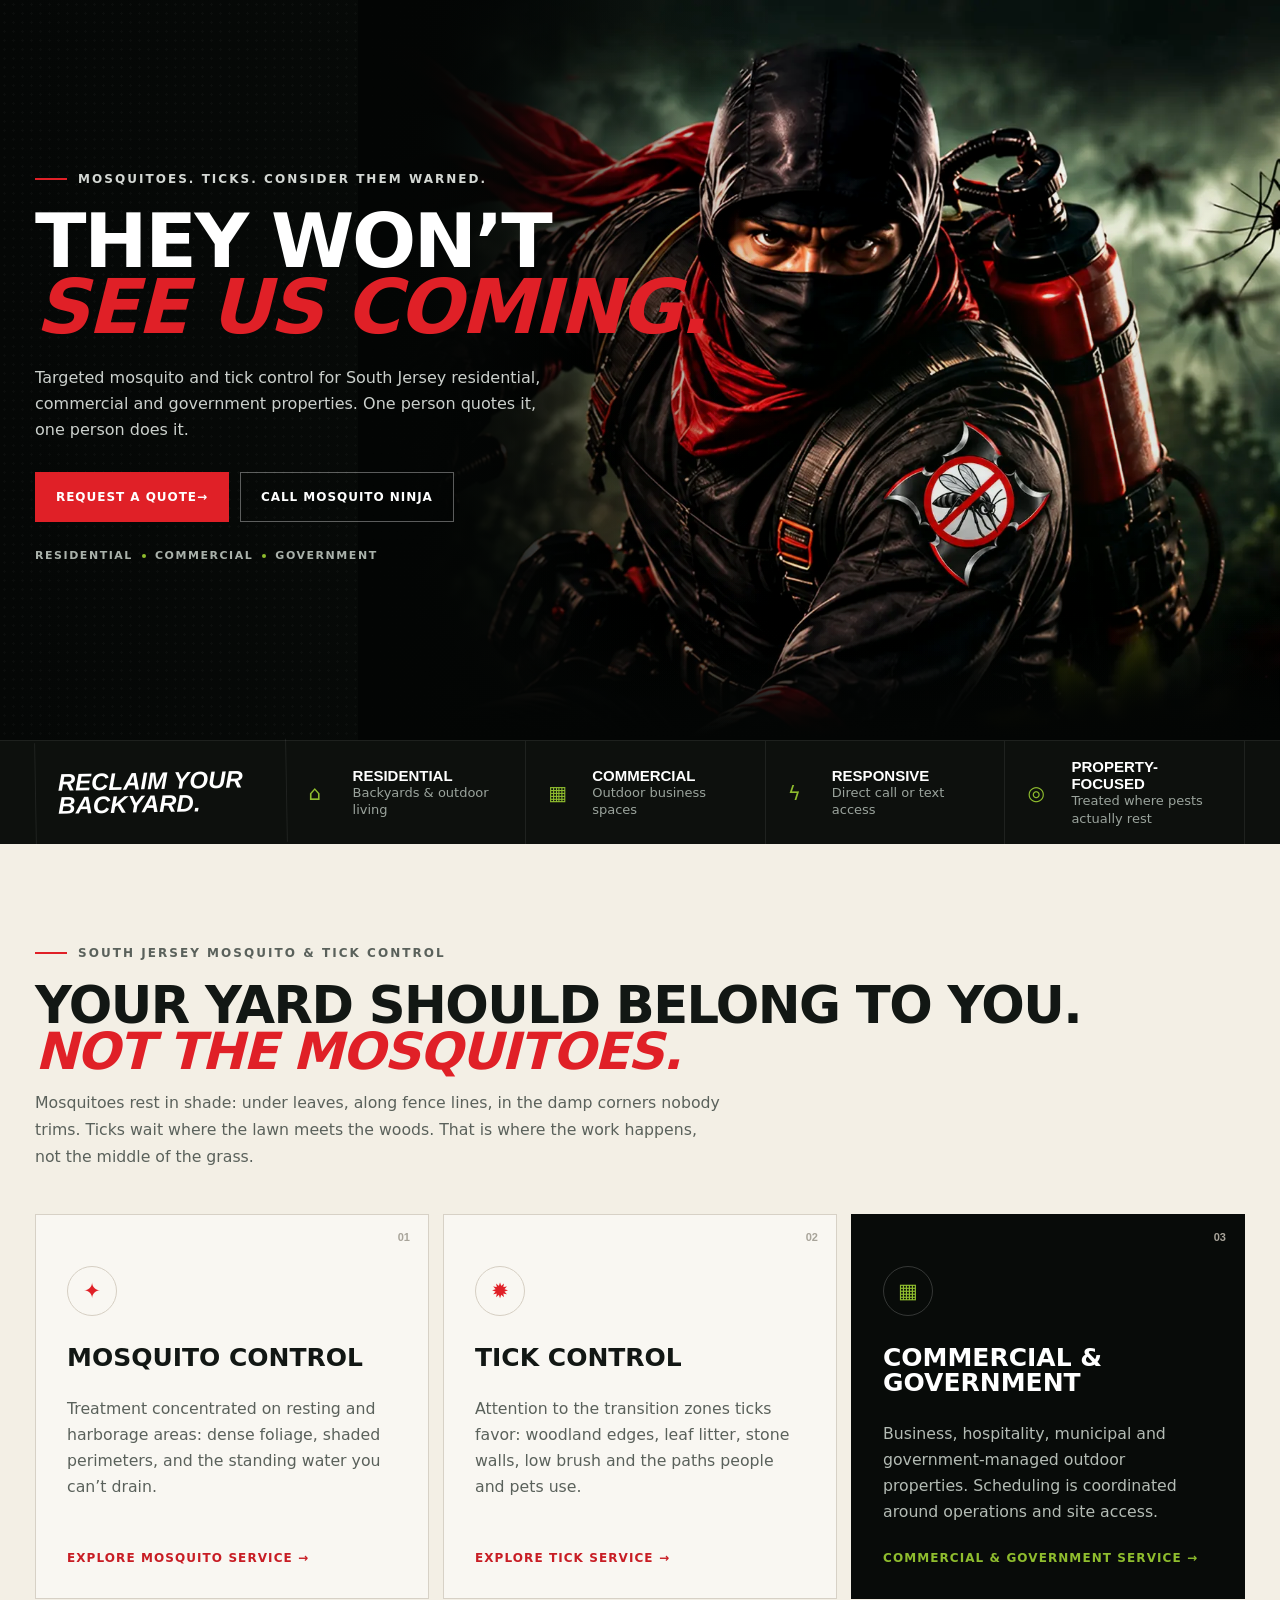
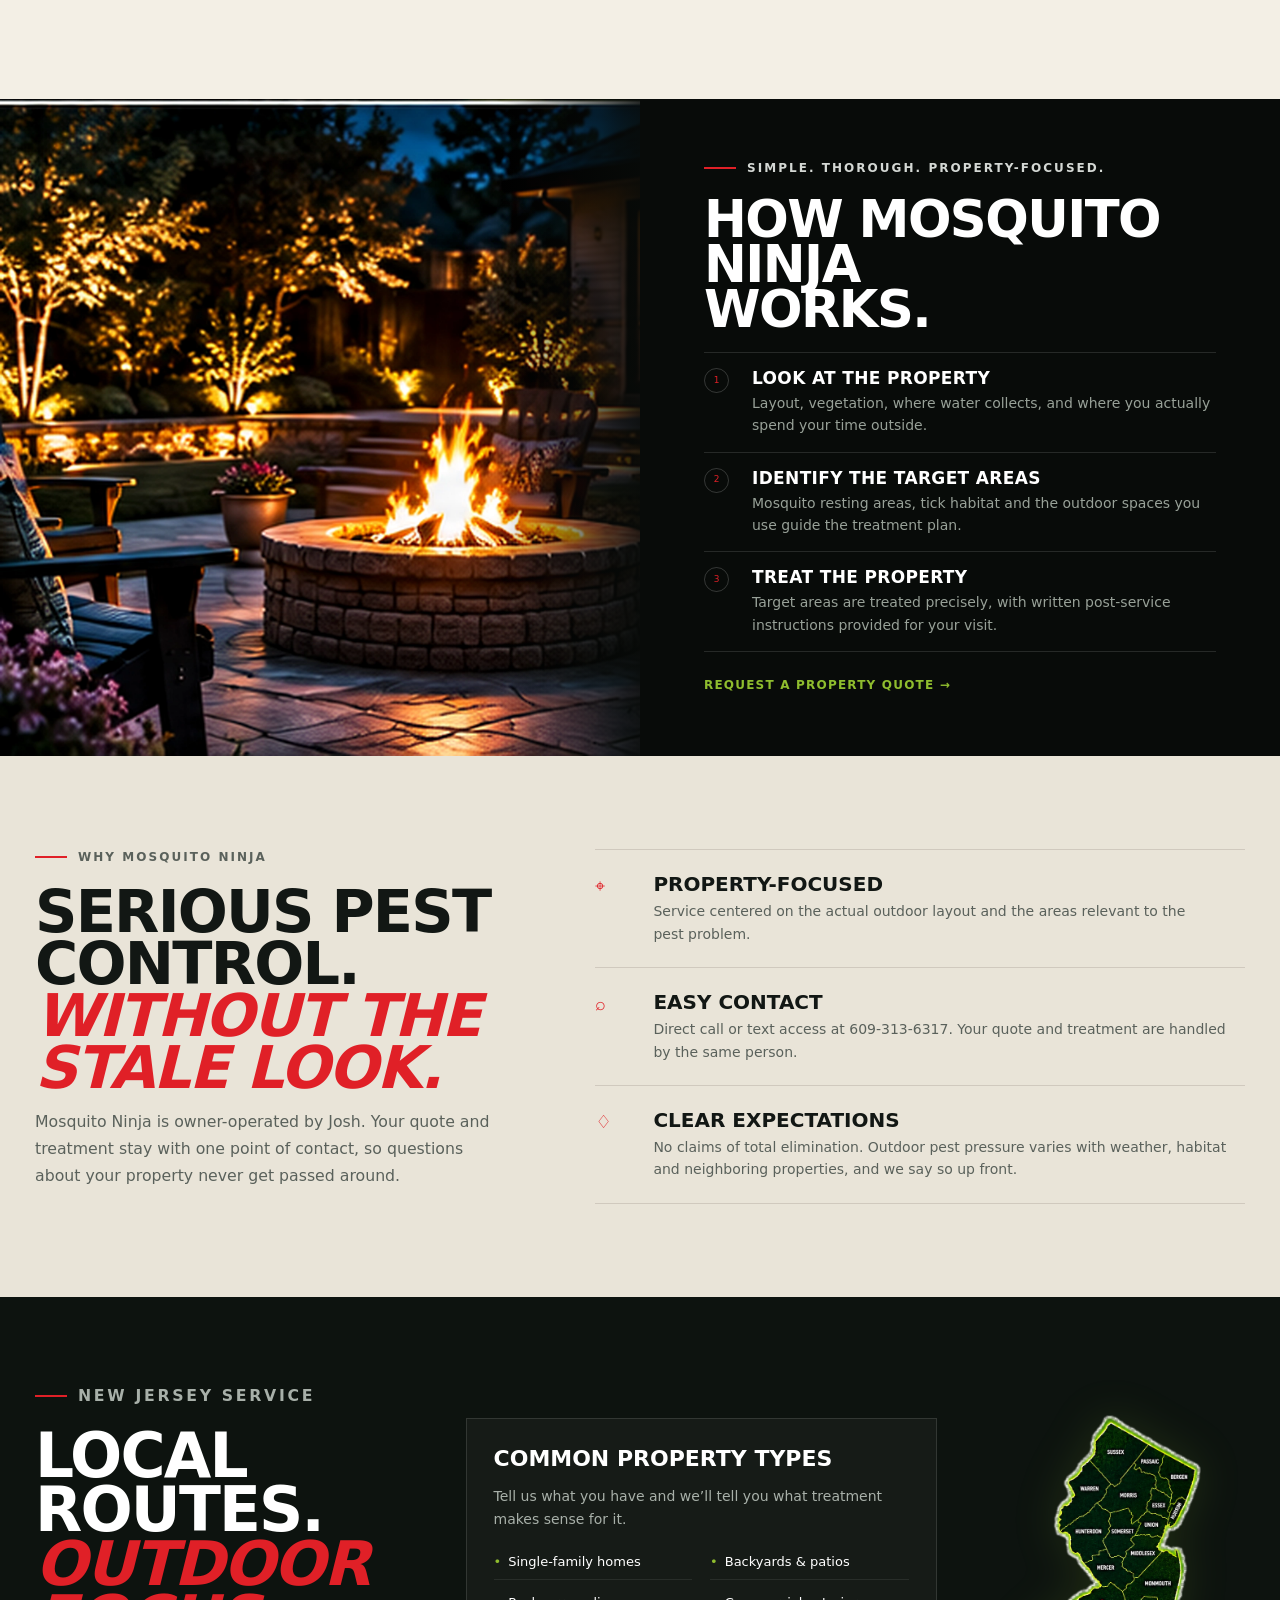
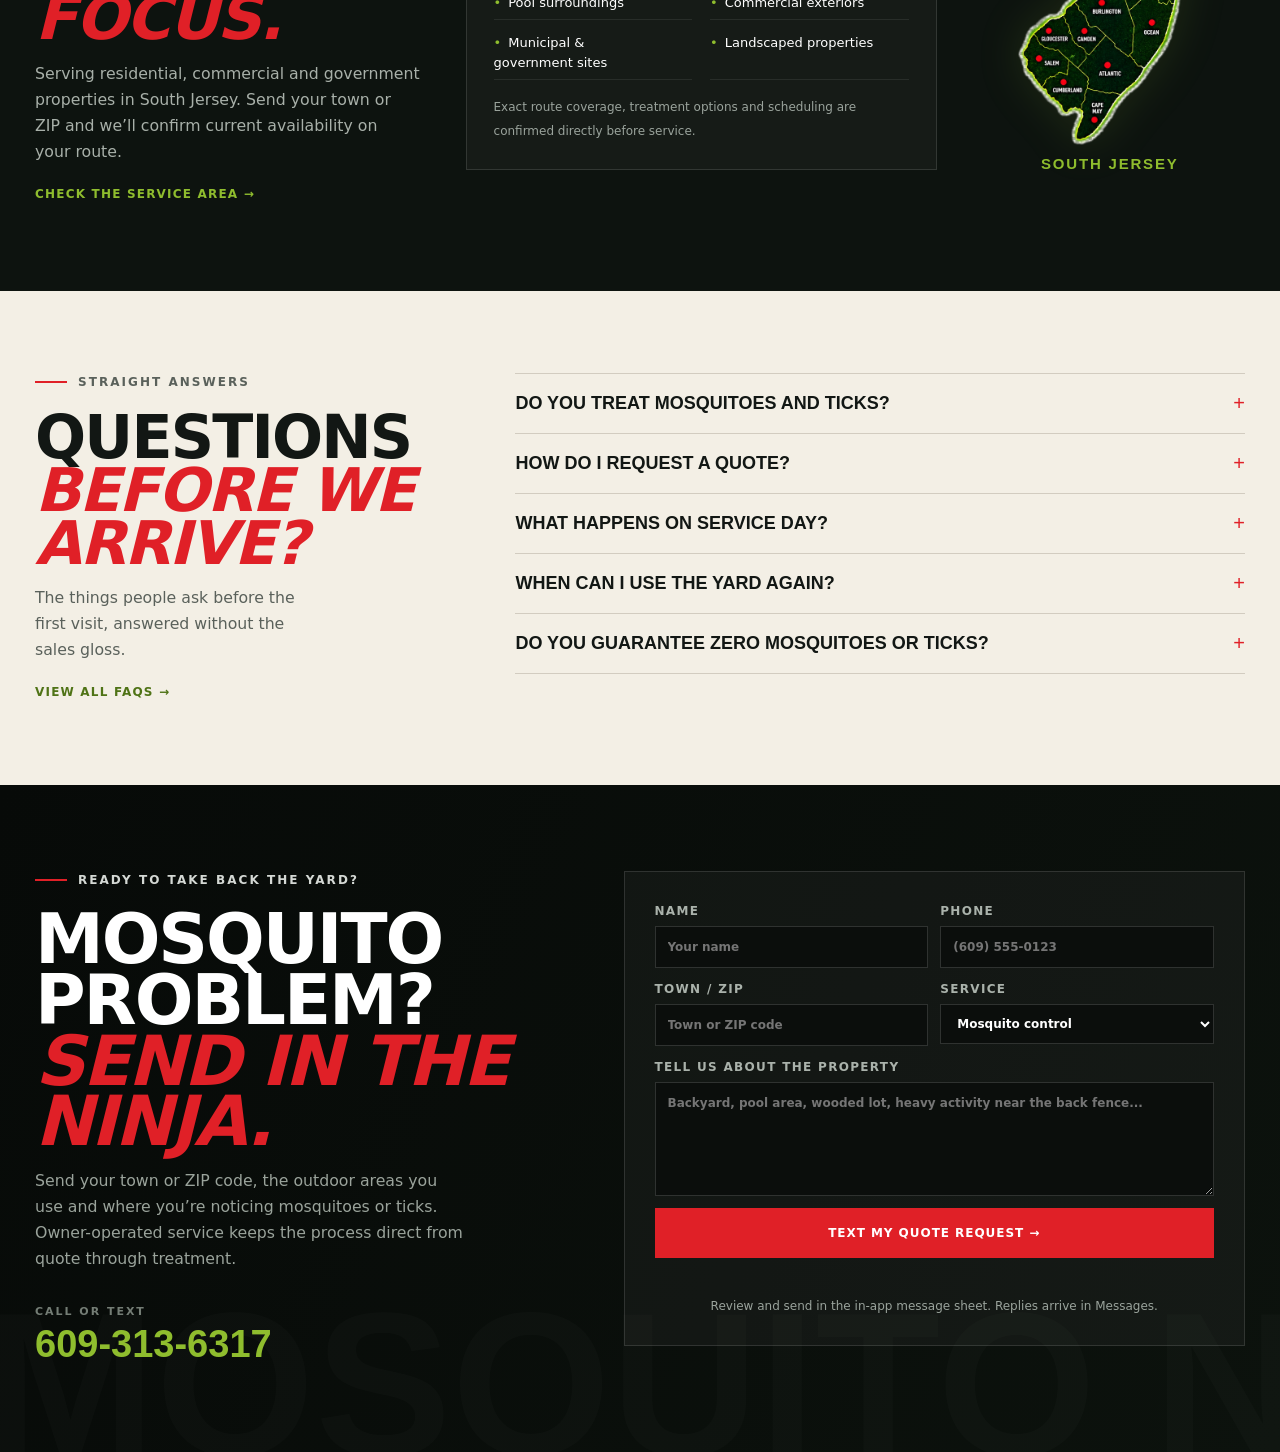
==== commit be791f27: "Keep quote requests and texts inside the app" ====
--- a/MosquitoNinja/Web/index.html
+++ b/MosquitoNinja/Web/index.html
@@ -157,7 +157,7 @@
         <div class="field-row"><label>TOWN / ZIP<input name="location" type="text" placeholder="Town or ZIP code"></label><label>SERVICE<select name="service"><option>Mosquito control</option><option>Tick control</option><option>Mosquito &amp; tick control</option><option>Commercial / government property</option></select></label></div>
         <label>TELL US ABOUT THE PROPERTY<textarea name="message" rows="5" placeholder="Backyard, pool area, wooded lot, heavy activity near the back fence..."></textarea></label>
         <button class="btn primary full" type="submit">TEXT MY QUOTE REQUEST →</button>
-        <p class="form-note">Opens your messaging app with the details filled in. Nothing is stored on this website.</p>
+        <p class="form-note">Review and send in the in-app message sheet. Replies arrive in Messages.</p>
       </form>
     </div>
   </section>
--- a/MosquitoNinja/Web/ios-app.css
+++ b/MosquitoNinja/Web/ios-app.css
@@ -1,21 +1,126 @@
-/* Mosquito Ninja iOS: bundled web pages are supporting detail content, not the app shell. */
-html{-webkit-text-size-adjust:100%;background:#080a09}
-body{padding-top:0!important}
-.site-header,.mobile-bar{display:none!important}
-.footer{display:none!important}
-.page-hero{padding-top:44px!important}
-.page-hero .breadcrumbs{display:none!important}
-.content{padding-bottom:48px!important}
-.cta{display:none!important}
-@media(max-width:640px){
-  .page-hero{padding:34px 0 26px!important}
-  .page-hero h1{font-size:clamp(2.2rem,12vw,3.7rem)!important}
-  .page-hero p{font-size:1rem!important;line-height:1.65!important}
-  .content{padding-top:34px!important}
-  .content-grid{display:block!important}
-  .content-grid>div:first-child{margin-bottom:18px!important}
-  .prose{font-size:1rem!important;line-height:1.7!important}
+/* App-only presentation for bundled reference pages. */
+html {
+  -webkit-text-size-adjust: 100%;
+  background: #080a09;
 }
-
-body{font-family:-apple-system,BlinkMacSystemFont,"SF Pro Text",system-ui,sans-serif!important}
-h1,h2,h3,.eyebrow,.btn{font-family:-apple-system,BlinkMacSystemFont,"SF Pro Display",system-ui,sans-serif!important}
+body {
+  padding-top: 0 !important;
+  background: #080a09;
+  font-family: -apple-system, BlinkMacSystemFont, "SF Pro Text", system-ui, sans-serif !important;
+}
+h1, h2, h3, .eyebrow, .btn {
+  font-family: -apple-system, BlinkMacSystemFont, "SF Pro Display", system-ui, sans-serif !important;
+}
+.site-header, .mobile-bar, .footer, .cta,
+.page-hero .breadcrumbs {
+  display: none !important;
+}
+.page-hero {
+  padding: 28px 0 24px !important;
+  background: #080a09;
+  border-bottom: 1px solid #252c27;
+}
+.page-hero .shell, .content .shell {
+  width: calc(100% - 40px);
+  max-width: 720px;
+}
+.page-hero .eyebrow {
+  margin: 0 0 16px;
+  color: #b4d578;
+  font-size: 12px;
+  letter-spacing: .08em;
+}
+.page-hero h1 {
+  margin: 0 0 18px;
+  font-size: clamp(1.875rem, 7.7vw, 2.25rem) !important;
+  line-height: 1.12;
+  letter-spacing: -.025em;
+  overflow-wrap: break-word;
+}
+.page-hero h1 em {
+  color: #b4d578;
+  font-size: .8em;
+  font-style: normal;
+}
+.page-hero p:not(.eyebrow) {
+  margin: 0;
+  color: #c1c9c3;
+  font-size: 1rem !important;
+  line-height: 1.65 !important;
+}
+.content {
+  padding: 28px 0 48px !important;
+  background: #080a09;
+  color: #f3f5f3;
+}
+.content-grid {
+  display: block !important;
+}
+.content-grid > div:first-child {
+  margin-bottom: 18px;
+}
+.content h2 {
+  margin: 0;
+  font-size: clamp(1.375rem, 5.9vw, 1.75rem);
+  line-height: 1.2;
+  letter-spacing: -.02em;
+  text-transform: none;
+}
+.prose {
+  padding: 20px;
+  border: 1px solid #2b342e;
+  border-radius: 18px;
+  background: #0e110f;
+  font-size: 1rem;
+  line-height: 1.65;
+  overflow-wrap: break-word;
+}
+.prose p, .prose li {
+  color: #cbd2cc;
+  font-size: 1rem;
+  line-height: 1.65;
+}
+.prose p {
+  margin: 0 0 18px;
+}
+.prose h3 {
+  margin: 28px 0 12px;
+  color: #f3f5f3;
+  font-size: 1.1875rem;
+  line-height: 1.3;
+  font-weight: 700;
+  text-transform: none;
+}
+.prose ul {
+  margin: 0 0 20px;
+  padding-left: 20px;
+}
+.prose li + li {
+  margin-top: 8px;
+}
+.prose a {
+  color: #b4d578;
+  text-decoration: underline;
+  text-underline-offset: 3px;
+}
+.prose a:hover, .prose a:active {
+  color: #dbefb9;
+}
+.prose a:focus-visible {
+  outline: 2px solid #b4d578;
+  outline-offset: 3px;
+}
+.prose > :first-child {
+  margin-top: 0;
+}
+.prose > :last-child {
+  margin-bottom: 0;
+}
+@media (max-width: 360px) {
+  .page-hero .shell, .content .shell {
+    width: calc(100% - 32px);
+  }
+  .prose {
+    padding: 16px;
+  }
+}
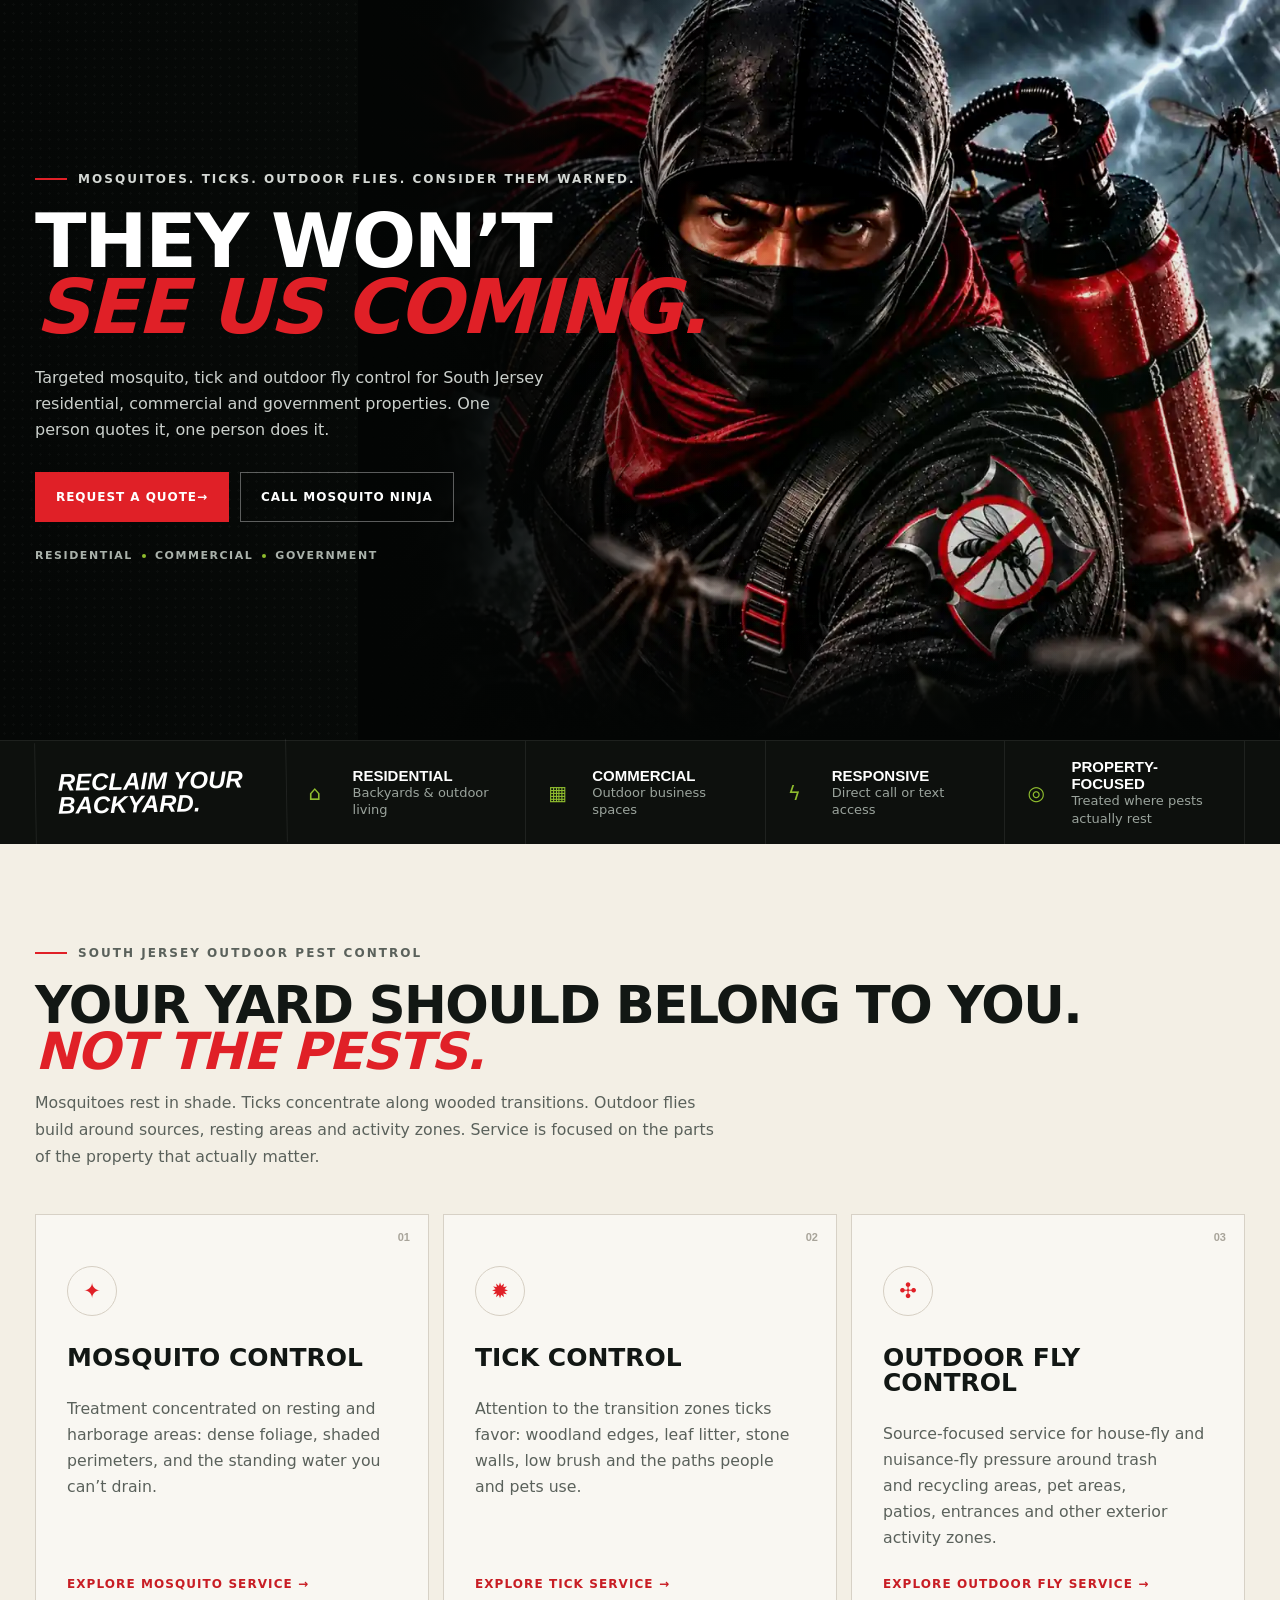
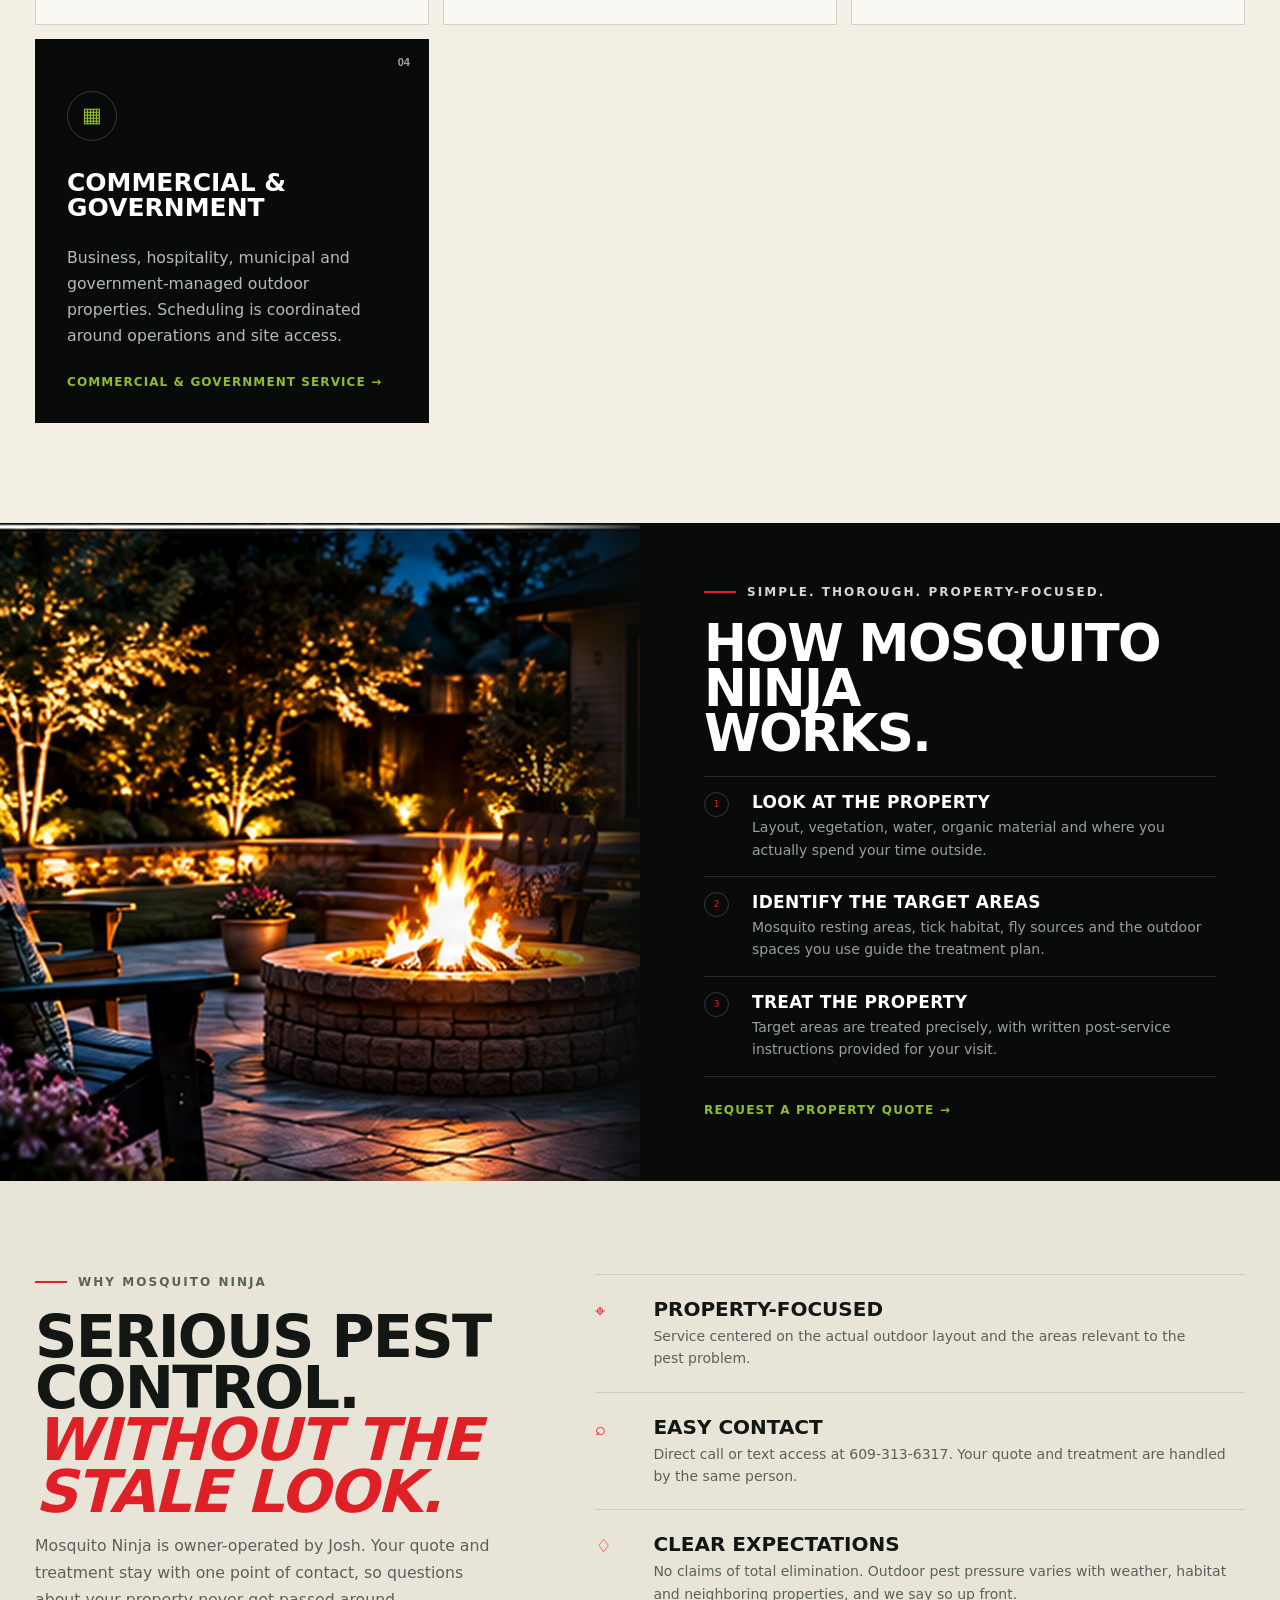
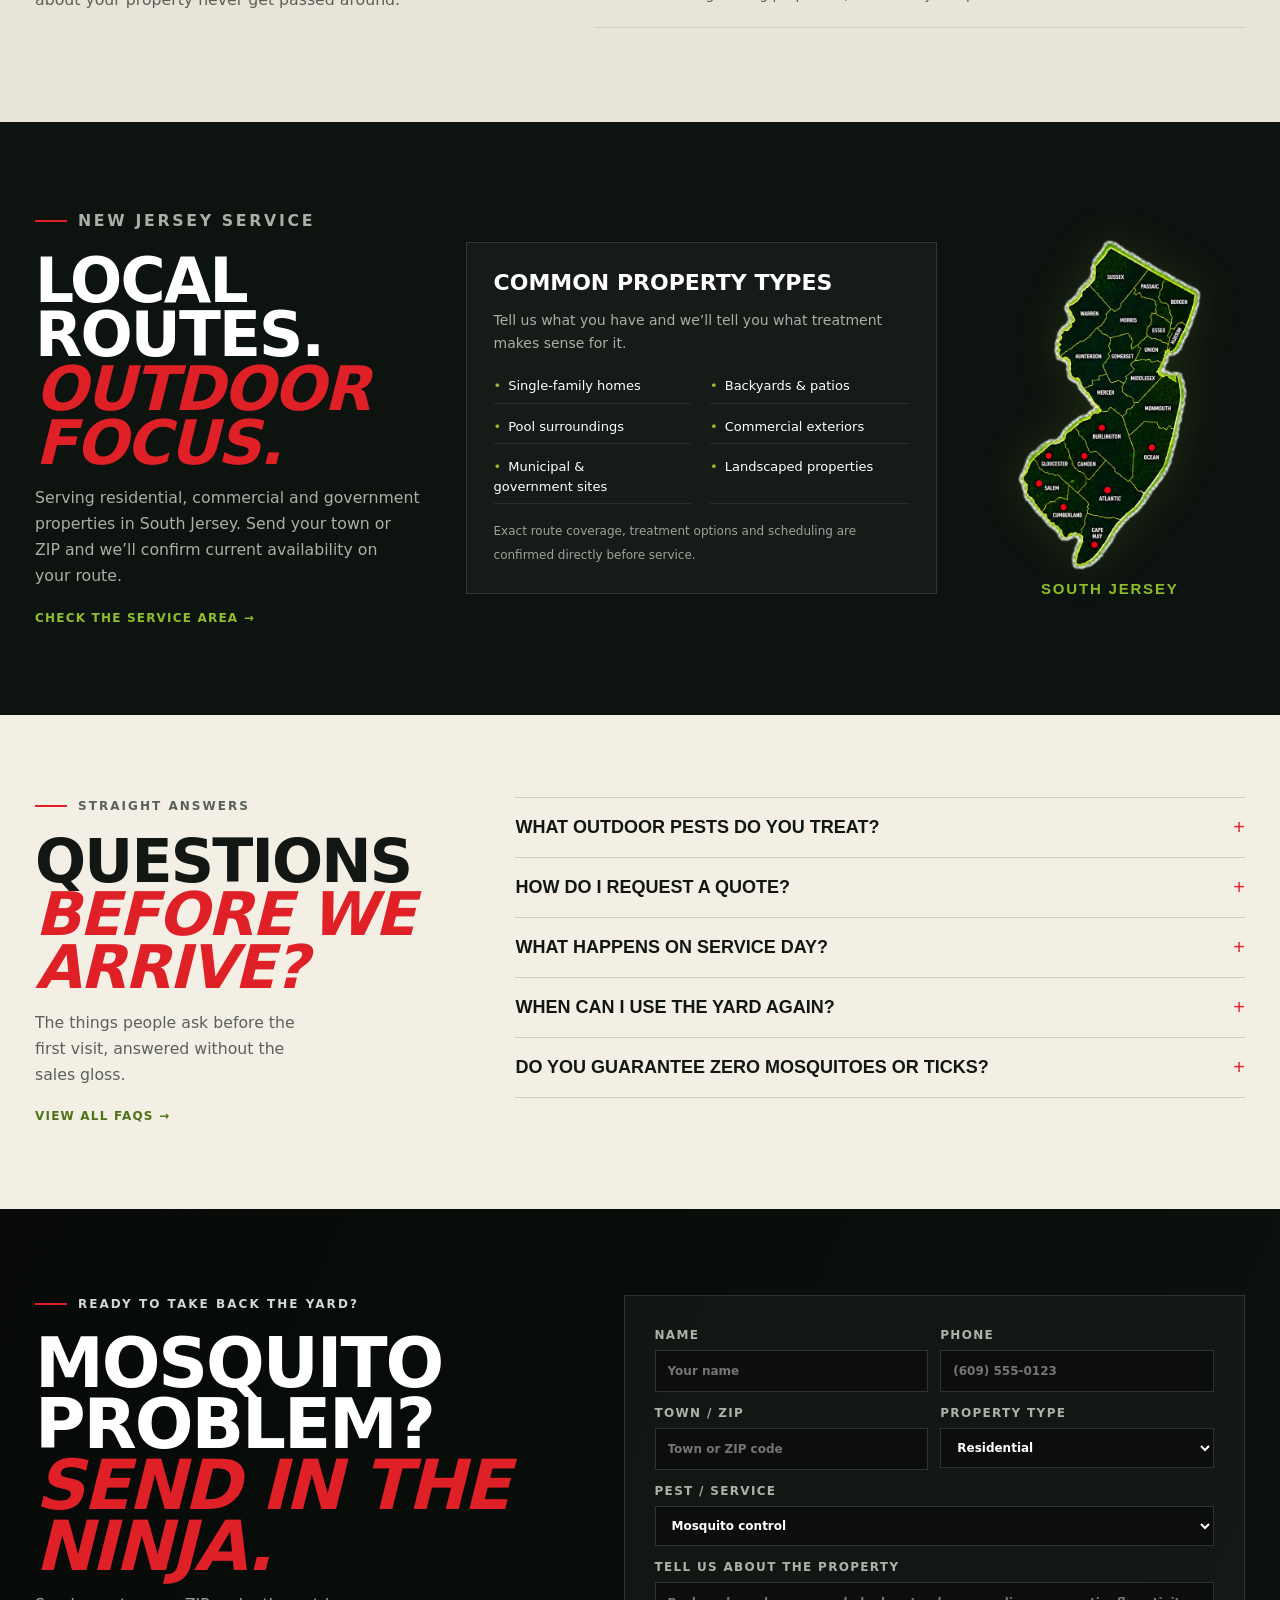
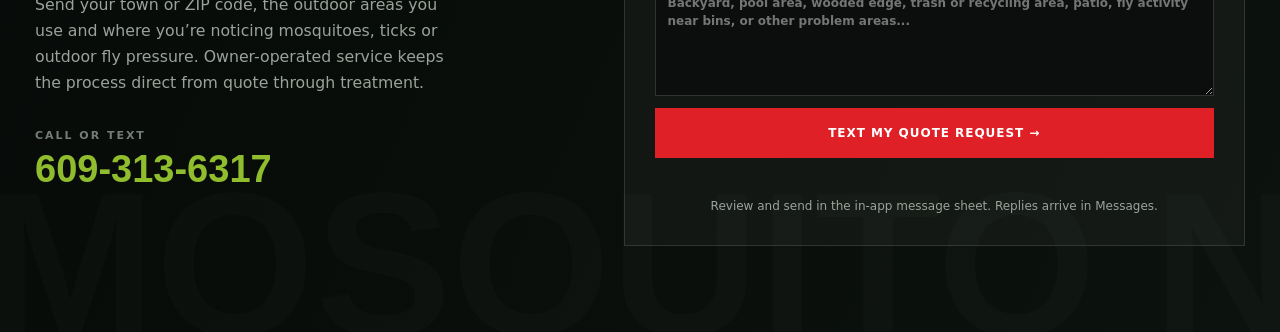
==== commit ec8a646d: "Add fly control across bundled app content (index.html)" ====
--- a/MosquitoNinja/Web/index.html
+++ b/MosquitoNinja/Web/index.html
@@ -27,7 +27,7 @@
   <link rel="icon" href="./assets/favicon-v20.png" type="image/png" sizes="96x96">
   <link rel="preload" as="image" href="./assets/hero-v20.webp" type="image/webp" fetchpriority="high">
   <link rel="stylesheet" href="./mosquito-ninja-v12.css">
-  <script type="application/ld+json">{"@context":"https://schema.org","@graph":[{"@type":"Organization","@id":"https://njbugninja.com/#business","name":"Mosquito Ninja","alternateName":"NJ Bug Ninja","url":"https://njbugninja.com/","telephone":"+1-609-313-6317","logo":{"@id":"https://njbugninja.com/#brand-image"},"description":"Owner-operated mosquito and tick control for South Jersey residential, commercial and government properties. Contact Mosquito Ninja to confirm route availability.","areaServed":{"@type":"Place","name":"South Jersey","containedInPlace":{"@type":"State","name":"New Jersey"}},"image":{"@id":"https://njbugninja.com/#brand-image"}},{"@type":"WebSite","@id":"https://njbugninja.com/#website","name":"Mosquito Ninja","alternateName":"NJ Bug Ninja","url":"https://njbugninja.com/","inLanguage":"en-US","publisher":{"@id":"https://njbugninja.com/#business"}},{"@type":"WebPage","@id":"https://njbugninja.com/#webpage","url":"https://njbugninja.com/","name":"South Jersey Mosquito & Tick Control | Mosquito Ninja","description":"South Jersey mosquito and tick control for residential, commercial and government properties. Call or text 609-313-6317 for a property quote.","inLanguage":"en-US","isPartOf":{"@id":"https://njbugninja.com/#website"},"about":{"@id":"https://njbugninja.com/#business"},"primaryImageOfPage":{"@id":"https://njbugninja.com/#brand-image"}},{"@type":"ImageObject","@id":"https://njbugninja.com/#brand-image","url":"https://njbugninja.com/assets/mosquito-ninja-share-v17.jpg","contentUrl":"https://njbugninja.com/assets/mosquito-ninja-share-v17.jpg","encodingFormat":"image/jpeg","width":1536,"height":1024,"caption":"Mosquito Ninja mosquito and tick control"}]}</script>
+  <script type="application/ld+json">{"@context":"https://schema.org","@graph":[{"@type":"Organization","@id":"https://njbugninja.com/#business","name":"Mosquito Ninja","alternateName":"NJ Bug Ninja","url":"https://njbugninja.com/","telephone":"+1-609-313-6317","logo":{"@id":"https://njbugninja.com/#brand-image"},"description":"Owner-operated mosquito, tick and targeted outdoor fly control for South Jersey residential, commercial and government properties. Contact Mosquito Ninja to confirm route availability.","areaServed":{"@type":"Place","name":"South Jersey","containedInPlace":{"@type":"State","name":"New Jersey"}},"image":{"@id":"https://njbugninja.com/#brand-image"}},{"@type":"WebSite","@id":"https://njbugninja.com/#website","name":"Mosquito Ninja","alternateName":"NJ Bug Ninja","url":"https://njbugninja.com/","inLanguage":"en-US","publisher":{"@id":"https://njbugninja.com/#business"}},{"@type":"WebPage","@id":"https://njbugninja.com/#webpage","url":"https://njbugninja.com/","name":"South Jersey Mosquito & Tick Control | Mosquito Ninja","description":"South Jersey mosquito and tick control for residential, commercial and government properties. Call or text 609-313-6317 for a property quote.","inLanguage":"en-US","isPartOf":{"@id":"https://njbugninja.com/#website"},"about":{"@id":"https://njbugninja.com/#business"},"primaryImageOfPage":{"@id":"https://njbugninja.com/#brand-image"}},{"@type":"ImageObject","@id":"https://njbugninja.com/#brand-image","url":"https://njbugninja.com/assets/mosquito-ninja-share-v17.jpg","contentUrl":"https://njbugninja.com/assets/mosquito-ninja-share-v17.jpg","encodingFormat":"image/jpeg","width":1536,"height":1024,"caption":"Mosquito Ninja mosquito and tick control"}]}</script>
   <link rel="stylesheet" href="./ios-app.css">
 </head>
 <body>
@@ -36,13 +36,13 @@
   <div class="shell nav-wrap">
     <a class="brand" href="./index.html" aria-label="Mosquito Ninja home">
       <img src="./assets/mark-v20.webp" alt="" width="52" height="52">
-      <span class="brand-copy"><strong><span>MOSQUITO</span> NINJA</strong><small>MOSQUITO &amp; TICK CONTROL</small></span>
+      <span class="brand-copy"><strong><span>MOSQUITO</span> NINJA</strong><small>OUTDOOR PEST CONTROL</small></span>
     </a>
     <button class="menu-toggle" aria-controls="nav" aria-expanded="false"><span></span><span></span><span></span><b class="sr-only">Menu</b></button>
     <nav class="nav" id="nav" aria-label="Primary navigation">
       <a class="active" href="./index.html" aria-current="page">Home</a>
       <a href="./mosquito-control.html">Mosquito</a>
-      <a href="./tick-control.html">Ticks</a>
+      <a href="./tick-control.html">Ticks</a><a href="./fly-control.html">Fly Control</a>
       <a href="./commercial.html">Commercial</a>
       <a href="./service-area.html">Service Area</a>
       <a href="./faq.html">FAQ</a>
@@ -55,9 +55,9 @@
     <div class="hero-art" aria-hidden="true"></div>
     <div class="shell hero-inner">
       <div class="hero-copy">
-        <p class="eyebrow">MOSQUITOES. TICKS. CONSIDER THEM WARNED.</p>
+        <p class="eyebrow">MOSQUITOES. TICKS. OUTDOOR FLIES. CONSIDER THEM WARNED.</p>
         <h1>THEY WON’T<br><em>SEE US COMING.</em></h1>
-        <p class="hero-lede">Targeted mosquito and tick control for South Jersey residential, commercial and government properties. One person quotes it, one person does it.</p>
+        <p class="hero-lede">Targeted mosquito, tick and outdoor fly control for South Jersey residential, commercial and government properties. One person quotes it, one person does it.</p>
         <div class="hero-actions"><a class="btn primary" href="#quote">REQUEST A QUOTE <span>→</span></a><a class="btn ghost" href="tel:+16093136317">CALL MOSQUITO NINJA</a></div>
         <div class="hero-meta"><span>RESIDENTIAL</span><i></i><span>COMMERCIAL</span><i></i><span>GOVERNMENT</span></div>
       </div>
@@ -77,14 +77,14 @@
   <section class="section services-section" id="services">
     <div class="shell">
       <div class="section-copy">
-        <p class="eyebrow dark">SOUTH JERSEY MOSQUITO &amp; TICK CONTROL</p>
-        <h2>YOUR YARD SHOULD BELONG TO YOU.<br><em>NOT THE MOSQUITOES.</em></h2>
-        <p>Mosquitoes rest in shade: under leaves, along fence lines, in the damp corners nobody trims. Ticks wait where the lawn meets the woods. That is where the work happens, not the middle of the grass.</p>
+        <p class="eyebrow dark">SOUTH JERSEY OUTDOOR PEST CONTROL</p>
+        <h2>YOUR YARD SHOULD BELONG TO YOU.<br><em>NOT THE PESTS.</em></h2>
+        <p>Mosquitoes rest in shade. Ticks concentrate along wooded transitions. Outdoor flies build around sources, resting areas and activity zones. Service is focused on the parts of the property that actually matter.</p>
       </div>
-      <div class="cards">
+      <div class="cards fly-expanded">
         <article class="card"><span class="number">01</span><div class="icon-ring">✦</div><h3>MOSQUITO CONTROL</h3><p>Treatment concentrated on resting and harborage areas: dense foliage, shaded perimeters, and the standing water you can’t drain.</p><a href="./mosquito-control.html">EXPLORE MOSQUITO SERVICE →</a></article>
-        <article class="card"><span class="number">02</span><div class="icon-ring">✹</div><h3>TICK CONTROL</h3><p>Attention to the transition zones ticks favor: woodland edges, leaf litter, stone walls, low brush and the paths people and pets use.</p><a href="./tick-control.html">EXPLORE TICK SERVICE →</a></article>
-        <article class="card dark-card"><span class="number">03</span><div class="icon-ring">▦</div><h3>COMMERCIAL &amp; GOVERNMENT</h3><p>Business, hospitality, municipal and government-managed outdoor properties. Scheduling is coordinated around operations and site access.</p><a href="./commercial.html">COMMERCIAL &amp; GOVERNMENT SERVICE →</a></article>
+        <article class="card"><span class="number">02</span><div class="icon-ring">✹</div><h3>TICK CONTROL</h3><p>Attention to the transition zones ticks favor: woodland edges, leaf litter, stone walls, low brush and the paths people and pets use.</p><a href="./tick-control.html">EXPLORE TICK SERVICE →</a></article><article class="card"><span class="number">03</span><div class="icon-ring">✣</div><h3>OUTDOOR FLY CONTROL</h3><p>Source-focused service for house-fly and nuisance-fly pressure around trash and recycling areas, pet areas, patios, entrances and other exterior activity zones.</p><a href="./fly-control.html">EXPLORE OUTDOOR FLY SERVICE →</a></article>
+        <article class="card dark-card"><span class="number">04</span><div class="icon-ring">▦</div><h3>COMMERCIAL &amp; GOVERNMENT</h3><p>Business, hospitality, municipal and government-managed outdoor properties. Scheduling is coordinated around operations and site access.</p><a href="./commercial.html">COMMERCIAL &amp; GOVERNMENT SERVICE →</a></article>
       </div>
     </div>
   </section>
@@ -95,8 +95,8 @@
       <p class="eyebrow">SIMPLE. THOROUGH. PROPERTY-FOCUSED.</p>
       <h2>HOW MOSQUITO NINJA<br>WORKS.</h2>
       <ol class="steps">
-        <li><span>1</span><div><h3>LOOK AT THE PROPERTY</h3><p>Layout, vegetation, where water collects, and where you actually spend your time outside.</p></div></li>
-        <li><span>2</span><div><h3>IDENTIFY THE TARGET AREAS</h3><p>Mosquito resting areas, tick habitat and the outdoor spaces you use guide the treatment plan.</p></div></li>
+        <li><span>1</span><div><h3>LOOK AT THE PROPERTY</h3><p>Layout, vegetation, water, organic material and where you actually spend your time outside.</p></div></li>
+        <li><span>2</span><div><h3>IDENTIFY THE TARGET AREAS</h3><p>Mosquito resting areas, tick habitat, fly sources and the outdoor spaces you use guide the treatment plan.</p></div></li>
         <li><span>3</span><div><h3>TREAT THE PROPERTY</h3><p>Target areas are treated precisely, with written post-service instructions provided for your visit.</p></div></li>
       </ol>
       <a class="green-link" href="#quote">REQUEST A PROPERTY QUOTE →</a>
@@ -140,9 +140,9 @@
     <div class="shell faq-grid">
       <div><p class="eyebrow dark">STRAIGHT ANSWERS</p><h2>QUESTIONS<br><em>BEFORE WE<br>ARRIVE?</em></h2><p>The things people ask before the first visit, answered without the sales gloss.</p><a class="green-link" href="./faq.html">VIEW ALL FAQS →</a></div>
       <div class="faq-list">
-        <details><summary>DO YOU TREAT MOSQUITOES AND TICKS?<span aria-hidden="true">+</span></summary><p>Yes. Mosquito and tick control are the core outdoor services offered.</p></details>
+        <details><summary>WHAT OUTDOOR PESTS DO YOU TREAT?<span aria-hidden="true">+</span></summary><p>Mosquito and tick control are core services, with targeted outdoor fly control available for house-fly and nuisance-fly pressure around relevant source and activity areas.</p></details>
         <details><summary>HOW DO I REQUEST A QUOTE?<span aria-hidden="true">+</span></summary><p>Use the form below or call/text Mosquito Ninja directly at 609-313-6317.</p></details>
-        <details><summary>WHAT HAPPENS ON SERVICE DAY?<span aria-hidden="true">+</span></summary><p>The property and activity areas are checked first, then treatment is focused on the mosquito or tick habitat relevant to your yard. You receive product-specific instructions in writing for returning to treated areas. <a href="./faq.html#service-day">More about your visit →</a></p></details>
+        <details><summary>WHAT HAPPENS ON SERVICE DAY?<span aria-hidden="true">+</span></summary><p>The property and activity areas are checked first, then treatment is focused on the habitat, source or activity areas relevant to the pest problem. You receive product-specific instructions in writing for returning to treated areas. <a href="./faq.html#service-day">More about your visit →</a></p></details>
         <details><summary>WHEN CAN I USE THE YARD AGAIN?<span aria-hidden="true">+</span></summary><p>That depends on the product and application used. Follow the product-specific re-entry instructions for your visit.</p></details>
         <details><summary>DO YOU GUARANTEE ZERO MOSQUITOES OR TICKS?<span aria-hidden="true">+</span></summary><p>No. Outdoor pest pressure changes with weather, habitat and neighboring properties.</p></details>
       </div>
@@ -151,11 +151,11 @@
 
   <section class="quote-section" id="quote">
     <div class="shell quote-grid">
-      <div><p class="eyebrow">READY TO TAKE BACK THE YARD?</p><h2>MOSQUITO<br>PROBLEM?<br><em>SEND IN THE<br>NINJA.</em></h2><p>Send your town or ZIP code, the outdoor areas you use and where you’re noticing mosquitoes or ticks. Owner-operated service keeps the process direct from quote through treatment.</p><div class="callout"><small>CALL OR TEXT</small><a href="tel:+16093136317">609-313-6317</a></div></div>
+      <div><p class="eyebrow">READY TO TAKE BACK THE YARD?</p><h2>MOSQUITO<br>PROBLEM?<br><em>SEND IN THE<br>NINJA.</em></h2><p>Send your town or ZIP code, the outdoor areas you use and where you’re noticing mosquitoes, ticks or outdoor fly pressure. Owner-operated service keeps the process direct from quote through treatment.</p><div class="callout"><small>CALL OR TEXT</small><a href="tel:+16093136317">609-313-6317</a></div></div>
       <form class="quote-form" id="quote-form">
         <div class="field-row"><label>NAME<input name="name" type="text" placeholder="Your name" required></label><label>PHONE<input name="phone" type="tel" placeholder="(609) 555-0123" required></label></div>
-        <div class="field-row"><label>TOWN / ZIP<input name="location" type="text" placeholder="Town or ZIP code"></label><label>SERVICE<select name="service"><option>Mosquito control</option><option>Tick control</option><option>Mosquito &amp; tick control</option><option>Commercial / government property</option></select></label></div>
-        <label>TELL US ABOUT THE PROPERTY<textarea name="message" rows="5" placeholder="Backyard, pool area, wooded lot, heavy activity near the back fence..."></textarea></label>
+        <div class="field-row"><label>TOWN / ZIP<input name="location" type="text" placeholder="Town or ZIP code" required></label><label>PROPERTY TYPE<select name="propertyType"><option>Residential</option><option>Commercial / business</option><option>Government / municipal</option></select></label></div><label>PEST / SERVICE<select name="service"><option>Mosquito control</option><option>Tick control</option><option>Mosquito &amp; tick control</option><option>Outdoor fly control</option><option>Multiple pests / not sure yet</option></select></label>
+        <label>TELL US ABOUT THE PROPERTY<textarea name="message" rows="5" placeholder="Backyard, pool area, wooded edge, trash or recycling area, patio, fly activity near bins, or other problem areas..."></textarea></label>
         <button class="btn primary full" type="submit">TEXT MY QUOTE REQUEST →</button>
         <p class="form-note">Review and send in the in-app message sheet. Replies arrive in Messages.</p>
       </form>
@@ -164,8 +164,8 @@
 </main>
 <footer class="footer">
   <div class="shell footer-grid">
-    <div class="footer-brand"><a class="footer-artwork" href="./index.html" aria-label="Mosquito Ninja home"><img src="./assets/footer-artwork-v20.webp" alt="Mosquito Ninja mosquito and tick control. Call Mosquito Ninja at 609-313-6317." width="990" height="660" loading="lazy" decoding="async"></a><p>Mosquito and tick control for South Jersey residential, commercial and government properties. Owner-operated. njbugninja.com.</p></div>
-    <div><h4>SERVICES</h4><a href="./mosquito-control.html">Mosquito control</a><a href="./tick-control.html">Tick control</a><a href="./commercial.html">Commercial</a><a href="./service-area.html">Service area</a><a href="./faq.html">FAQ</a></div>
+    <div class="footer-brand"><a class="footer-artwork" href="./index.html" aria-label="Mosquito Ninja home"><img src="./assets/footer-artwork-v20.webp" alt="Mosquito Ninja mosquito and tick control. Call Mosquito Ninja at 609-313-6317." width="990" height="660" loading="lazy" decoding="async"></a><p>Mosquito, tick and targeted outdoor fly control for South Jersey residential, commercial and government properties. Owner-operated. njbugninja.com.</p></div>
+    <div><h4>SERVICES</h4><a href="./mosquito-control.html">Mosquito control</a><a href="./tick-control.html">Tick control</a><a href="./fly-control.html">Outdoor fly control</a><a href="./commercial.html">Commercial</a><a href="./service-area.html">Service area</a><a href="./faq.html">FAQ</a></div>
     <div><h4>CONTACT MOSQUITO NINJA</h4><a class="footer-phone" href="tel:+16093136317">609-313-6317</a><a href="sms:+16093136317">Send a text</a><a href="#quote">Request a quote</a></div>
   </div>
   <div class="shell footer-bottom"><span>© <span id="year">2026</span> Mosquito Ninja. All rights reserved.</span><a href="./privacy.html">Privacy</a></div>
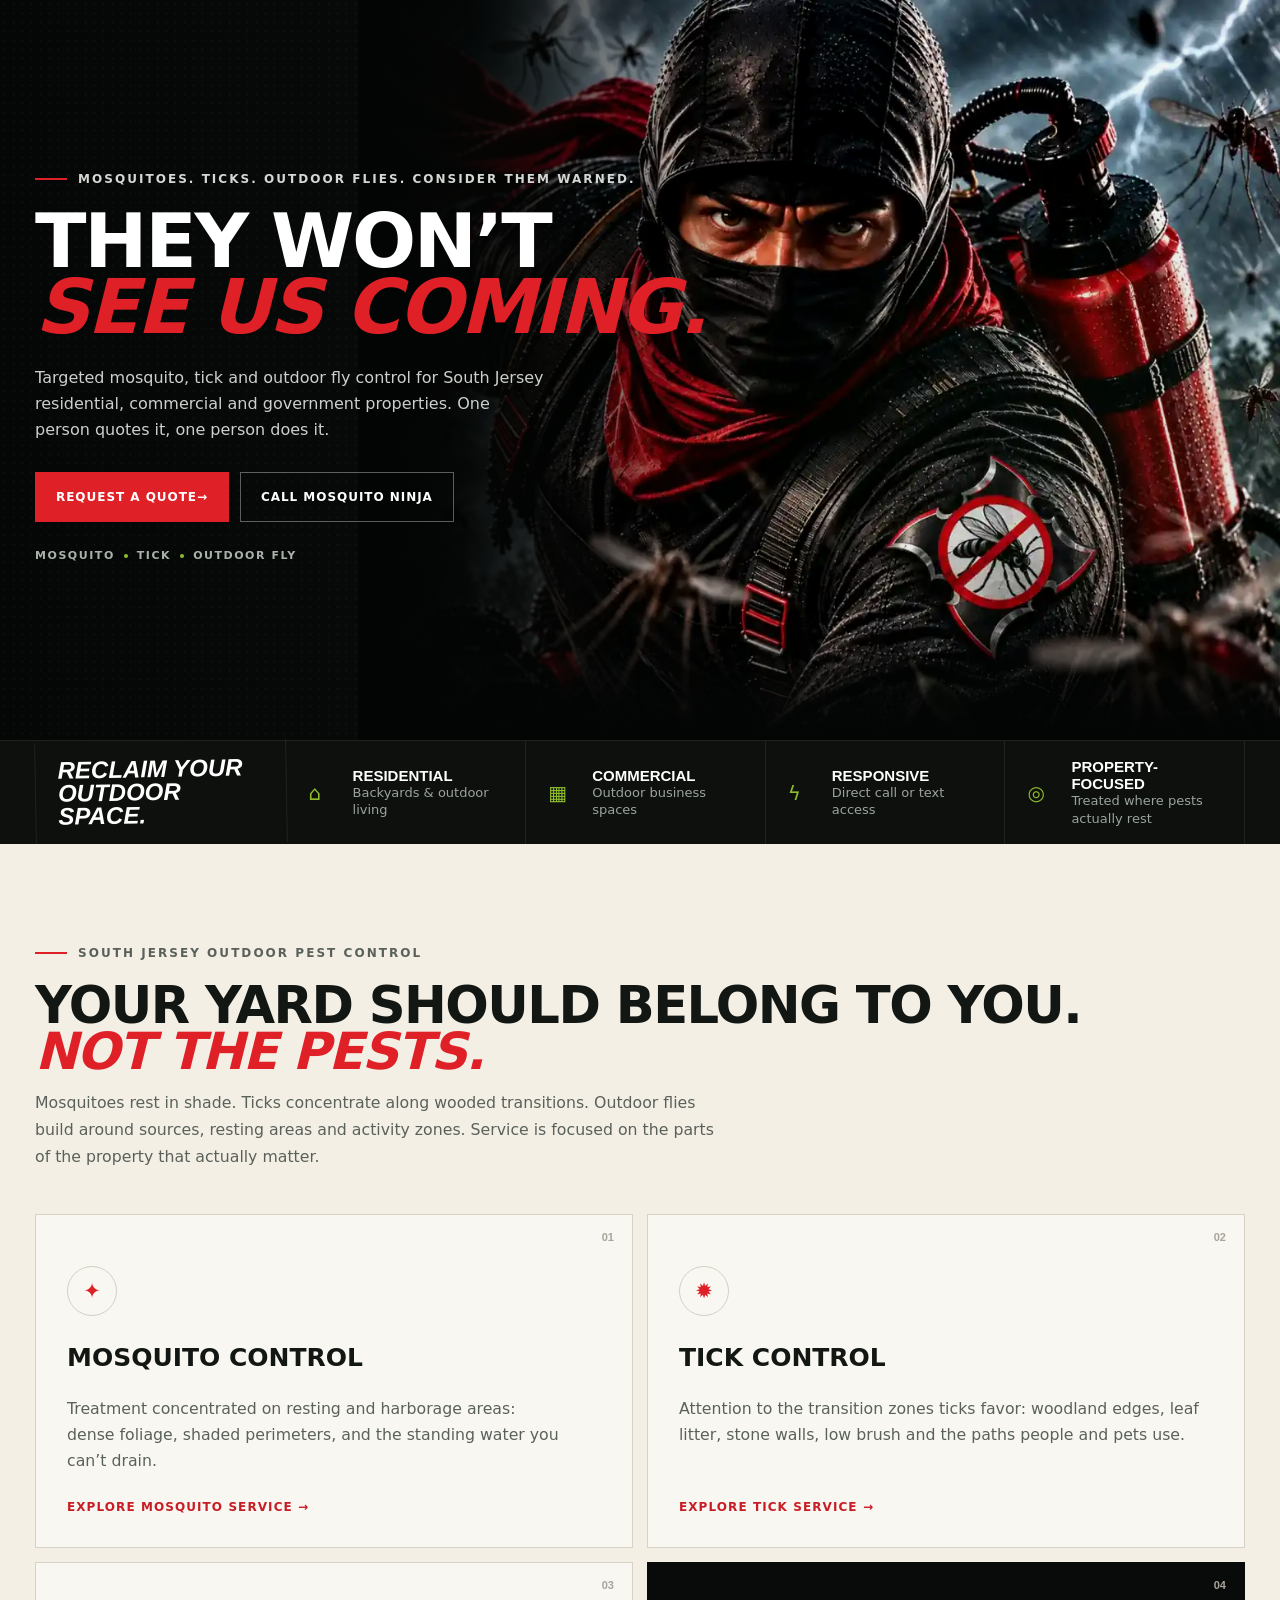
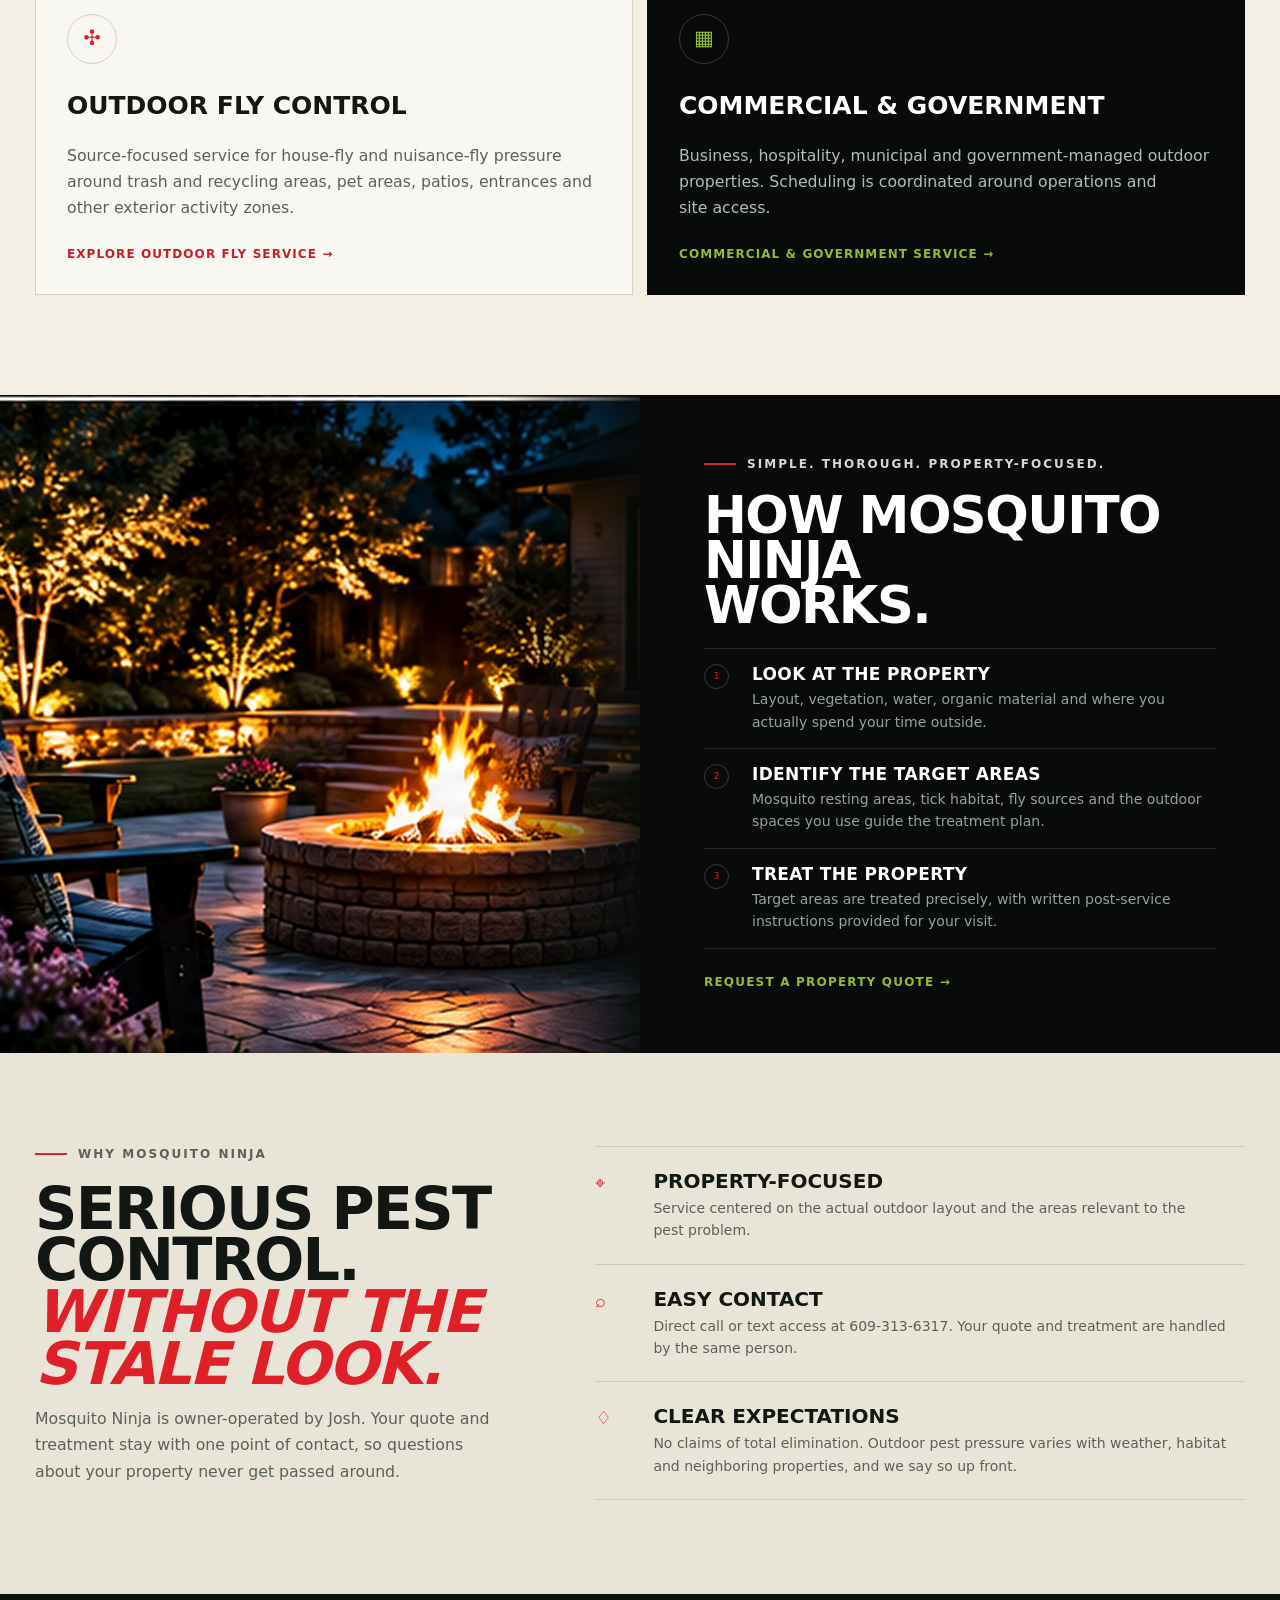
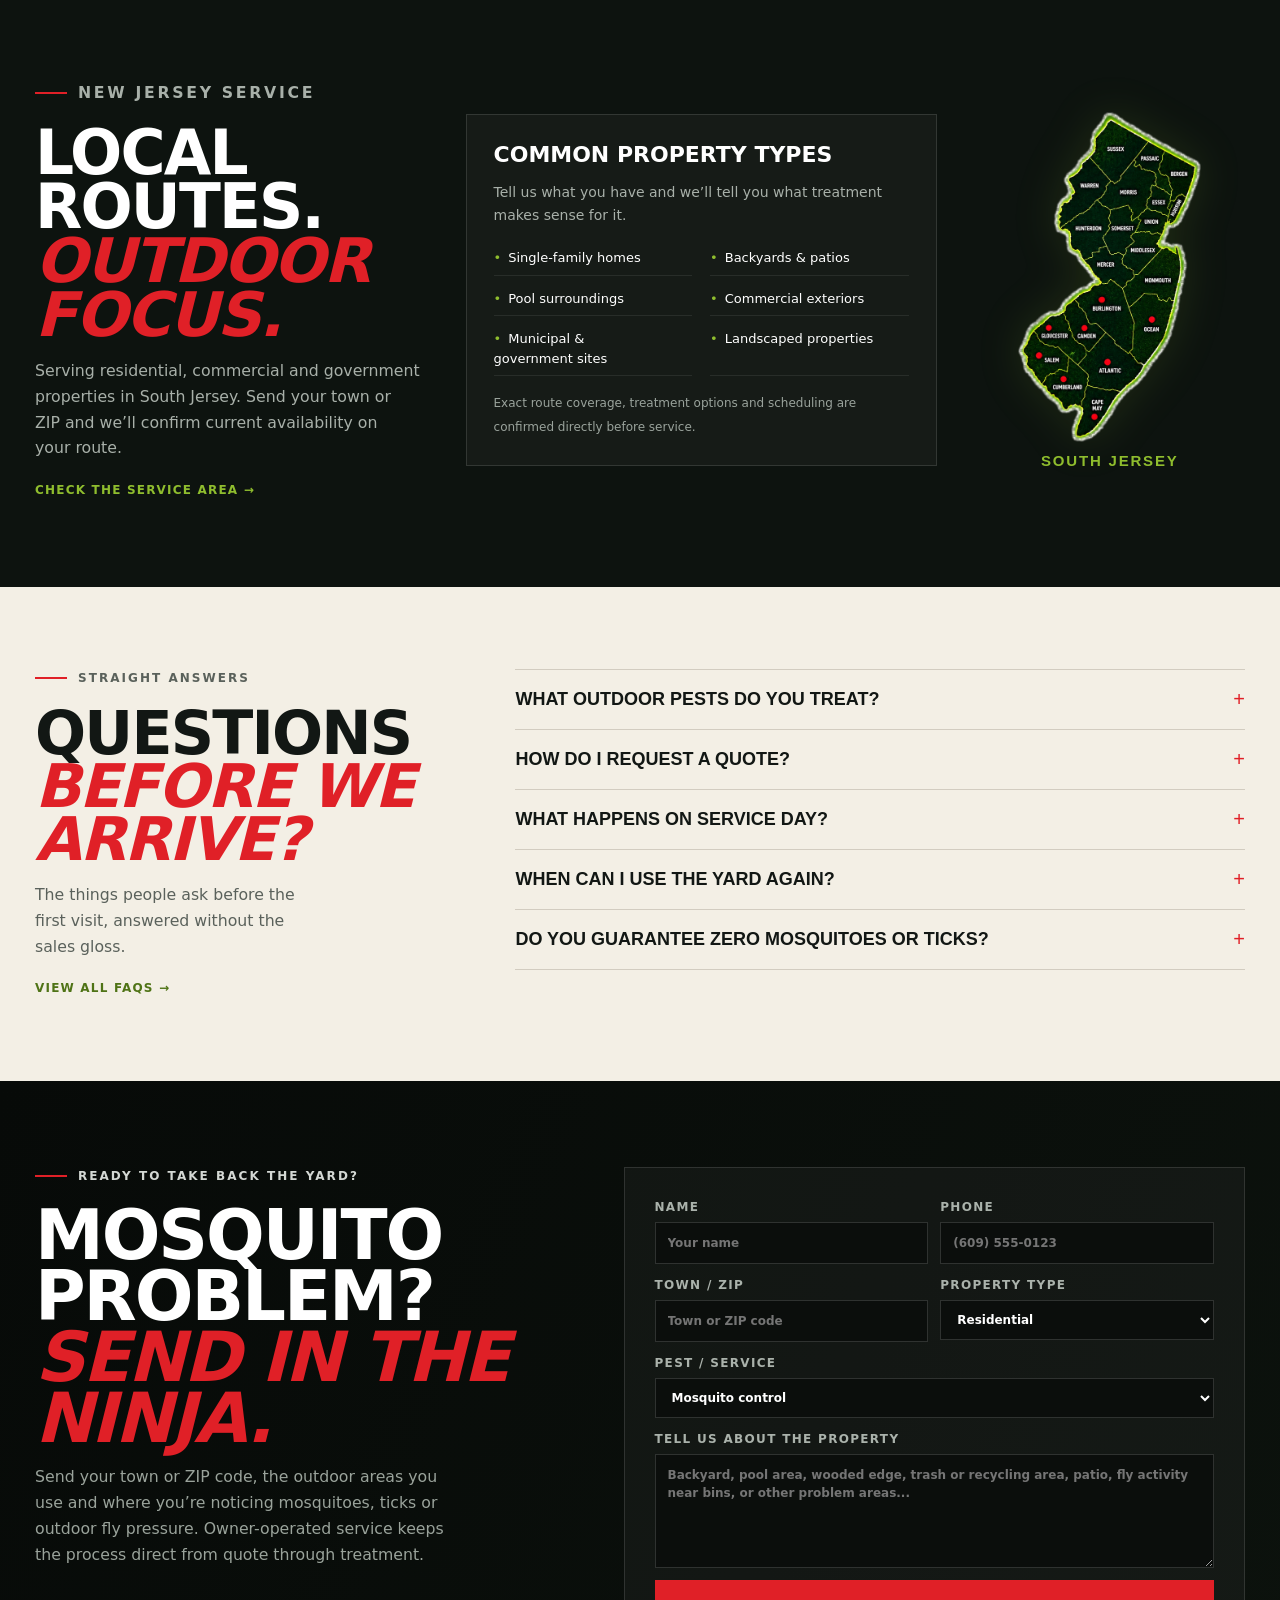
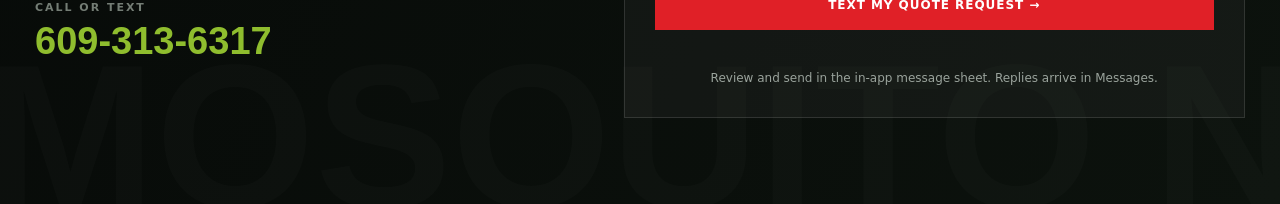
==== commit 12454a9c: "Refine bundled app landing service messaging" ====
--- a/MosquitoNinja/Web/index.html
+++ b/MosquitoNinja/Web/index.html
@@ -59,14 +59,14 @@
         <h1>THEY WON’T<br><em>SEE US COMING.</em></h1>
         <p class="hero-lede">Targeted mosquito, tick and outdoor fly control for South Jersey residential, commercial and government properties. One person quotes it, one person does it.</p>
         <div class="hero-actions"><a class="btn primary" href="#quote">REQUEST A QUOTE <span>→</span></a><a class="btn ghost" href="tel:+16093136317">CALL MOSQUITO NINJA</a></div>
-        <div class="hero-meta"><span>RESIDENTIAL</span><i></i><span>COMMERCIAL</span><i></i><span>GOVERNMENT</span></div>
+        <div class="hero-meta"><span>MOSQUITO</span><i></i><span>TICK</span><i></i><span>OUTDOOR FLY</span></div>
       </div>
     </div>
   </section>
 
   <section class="trust-strip" aria-label="Service highlights">
     <div class="shell trust-grid">
-      <div class="trust-title">RECLAIM YOUR<br>BACKYARD.</div>
+      <div class="trust-title">RECLAIM YOUR<br>OUTDOOR SPACE.</div>
       <div><span class="trust-icon">⌂</span><b>RESIDENTIAL</b><small>Backyards &amp; outdoor living</small></div>
       <div><span class="trust-icon">▦</span><b>COMMERCIAL</b><small>Outdoor business spaces</small></div>
       <div><span class="trust-icon">ϟ</span><b>RESPONSIVE</b><small>Direct call or text access</small></div>
--- a/MosquitoNinja/Web/ios-app.css
+++ b/MosquitoNinja/Web/ios-app.css
@@ -124,3 +124,14 @@
     padding: 16px;
   }
 }
+
+
+/* Four-service catalog used by bundled app reference pages. */
+.cards.fly-expanded {
+  grid-template-columns: repeat(2, minmax(0, 1fr));
+}
+@media (max-width: 640px) {
+  .cards.fly-expanded {
+    grid-template-columns: 1fr;
+  }
+}
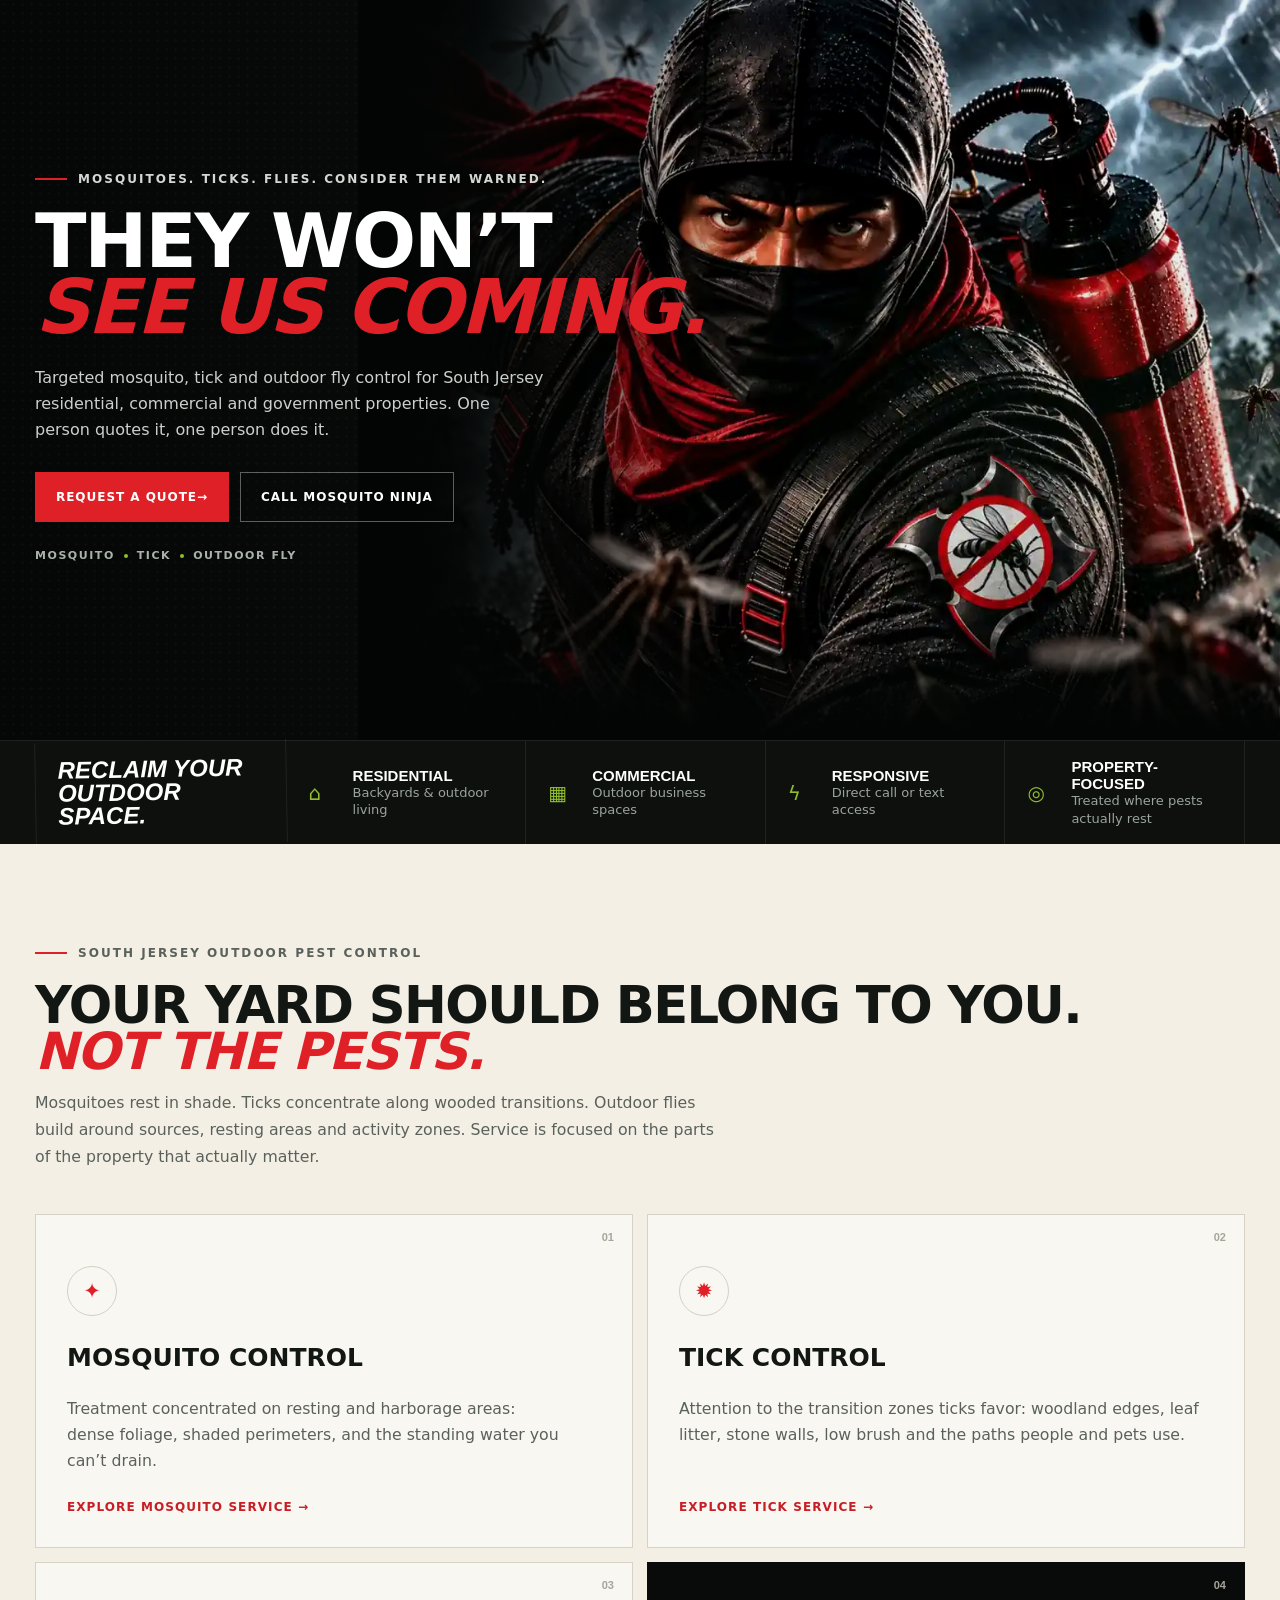
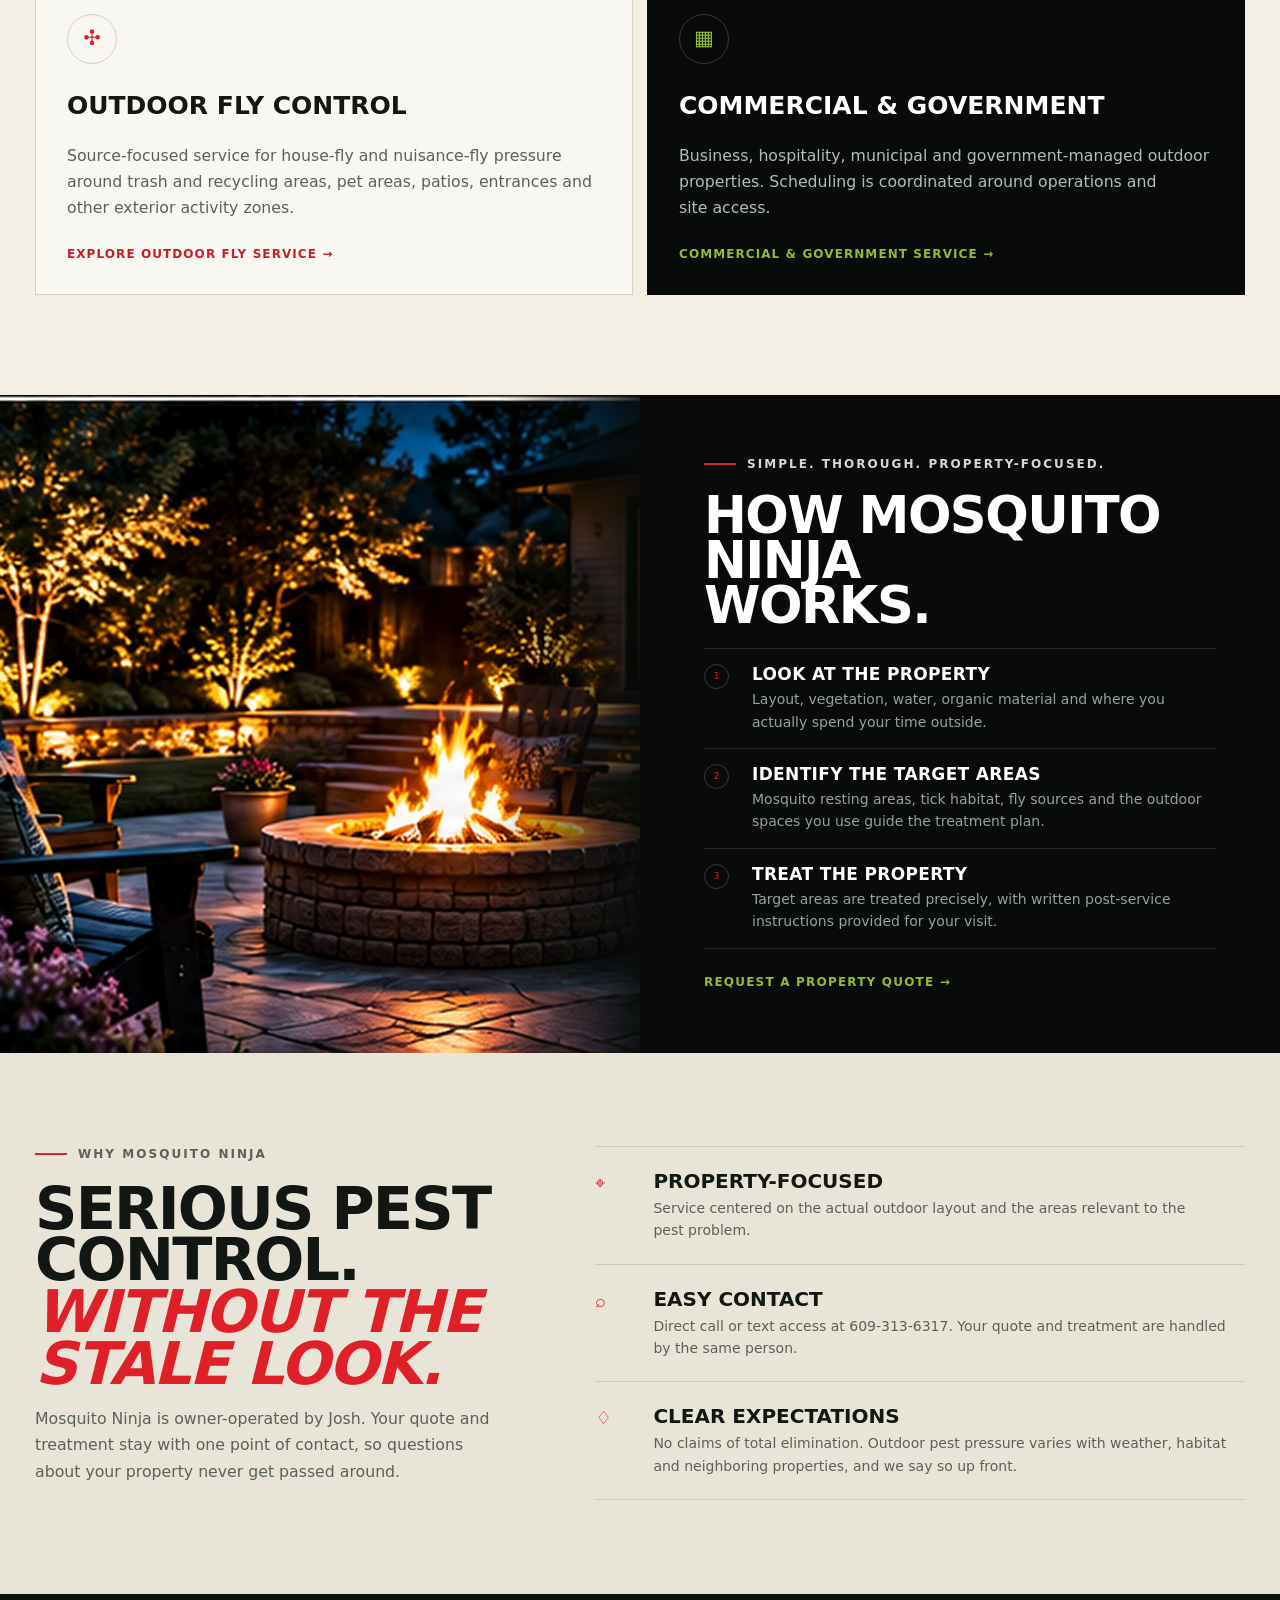
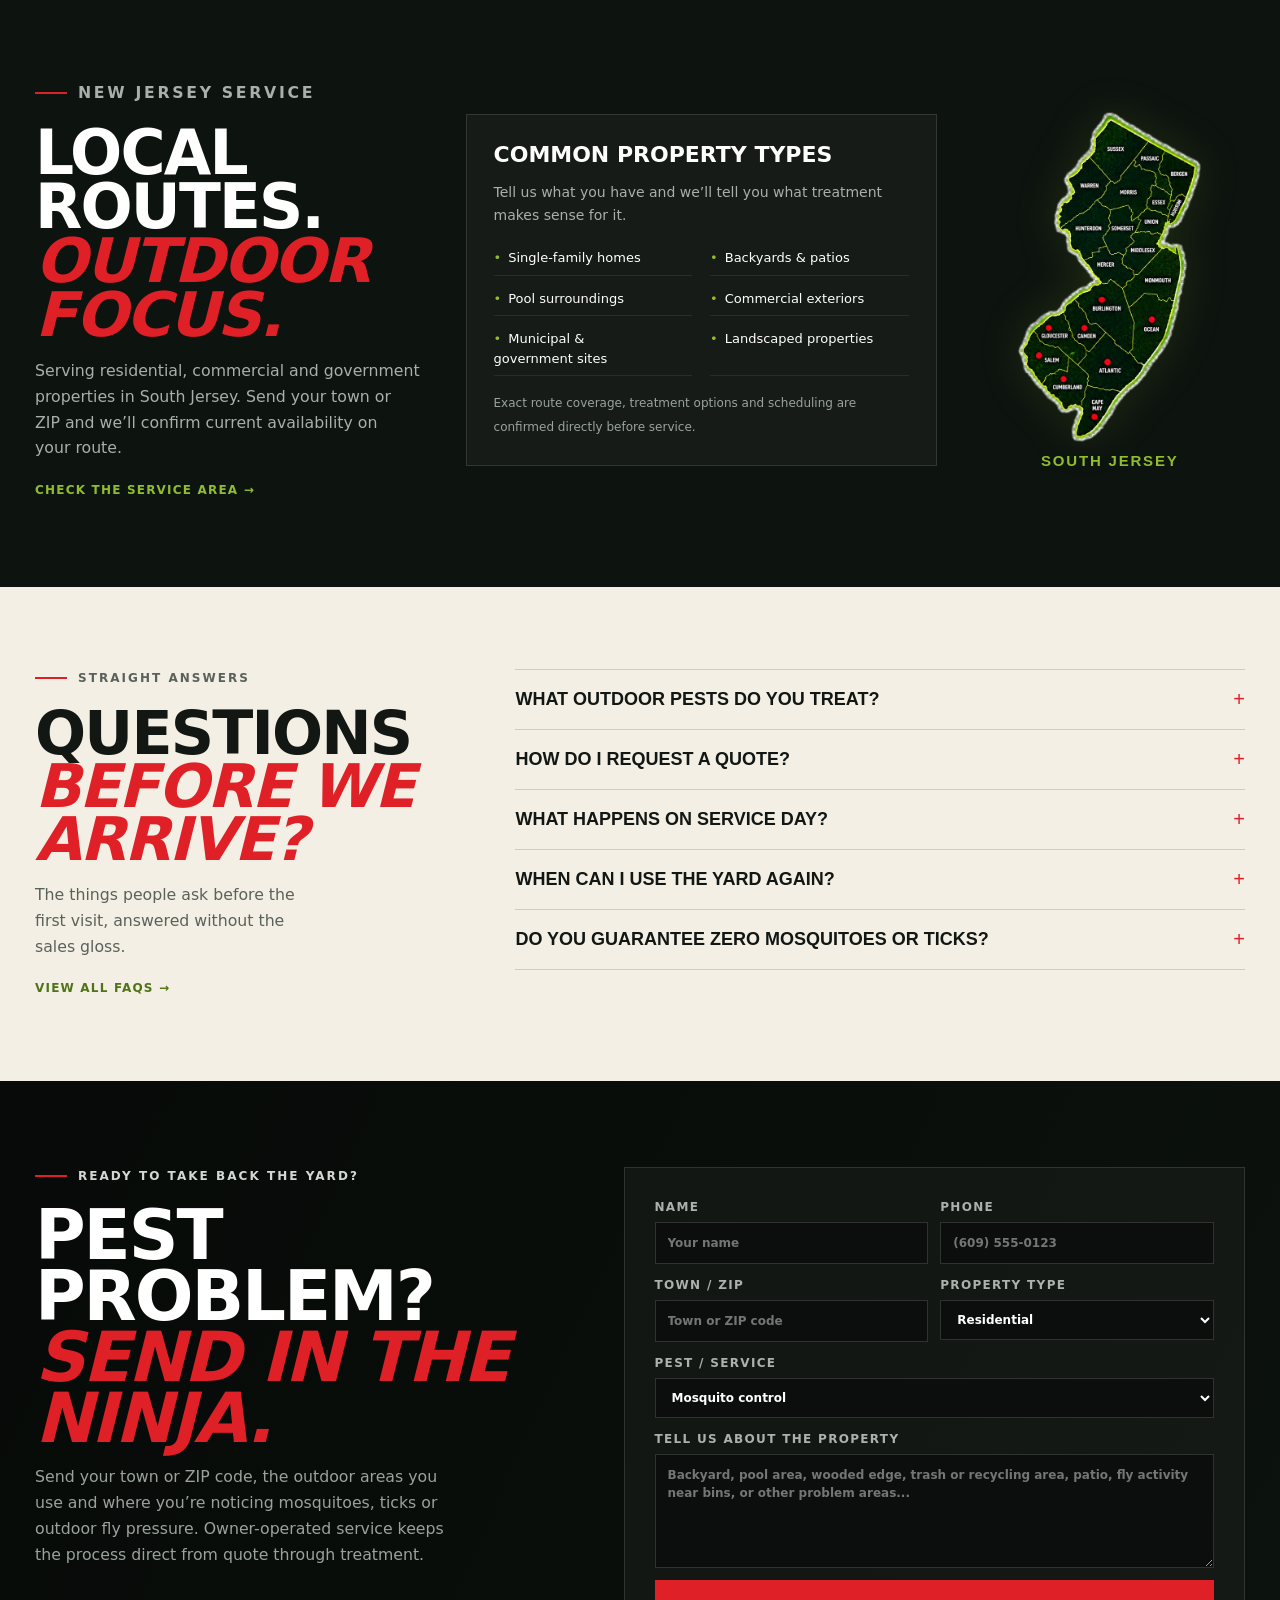
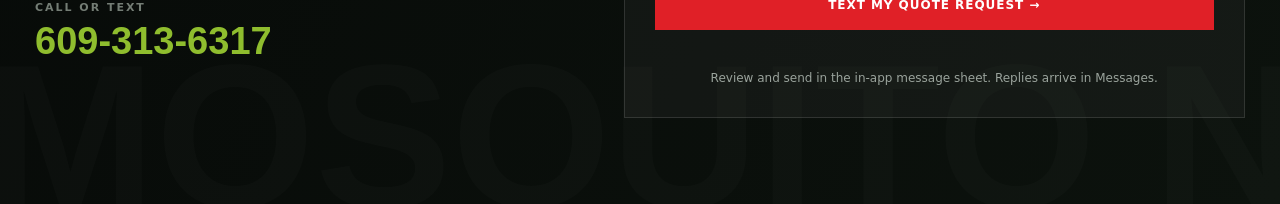
==== commit bd8ddfc8: "Polish bundled fly-aware landing copy" ====
--- a/MosquitoNinja/Web/index.html
+++ b/MosquitoNinja/Web/index.html
@@ -55,7 +55,7 @@
     <div class="hero-art" aria-hidden="true"></div>
     <div class="shell hero-inner">
       <div class="hero-copy">
-        <p class="eyebrow">MOSQUITOES. TICKS. OUTDOOR FLIES. CONSIDER THEM WARNED.</p>
+        <p class="eyebrow">MOSQUITOES. TICKS. FLIES. CONSIDER THEM WARNED.</p>
         <h1>THEY WON’T<br><em>SEE US COMING.</em></h1>
         <p class="hero-lede">Targeted mosquito, tick and outdoor fly control for South Jersey residential, commercial and government properties. One person quotes it, one person does it.</p>
         <div class="hero-actions"><a class="btn primary" href="#quote">REQUEST A QUOTE <span>→</span></a><a class="btn ghost" href="tel:+16093136317">CALL MOSQUITO NINJA</a></div>
@@ -151,7 +151,7 @@
 
   <section class="quote-section" id="quote">
     <div class="shell quote-grid">
-      <div><p class="eyebrow">READY TO TAKE BACK THE YARD?</p><h2>MOSQUITO<br>PROBLEM?<br><em>SEND IN THE<br>NINJA.</em></h2><p>Send your town or ZIP code, the outdoor areas you use and where you’re noticing mosquitoes, ticks or outdoor fly pressure. Owner-operated service keeps the process direct from quote through treatment.</p><div class="callout"><small>CALL OR TEXT</small><a href="tel:+16093136317">609-313-6317</a></div></div>
+      <div><p class="eyebrow">READY TO TAKE BACK THE YARD?</p><h2>PEST<br>PROBLEM?<br><em>SEND IN THE<br>NINJA.</em></h2><p>Send your town or ZIP code, the outdoor areas you use and where you’re noticing mosquitoes, ticks or outdoor fly pressure. Owner-operated service keeps the process direct from quote through treatment.</p><div class="callout"><small>CALL OR TEXT</small><a href="tel:+16093136317">609-313-6317</a></div></div>
       <form class="quote-form" id="quote-form">
         <div class="field-row"><label>NAME<input name="name" type="text" placeholder="Your name" required></label><label>PHONE<input name="phone" type="tel" placeholder="(609) 555-0123" required></label></div>
         <div class="field-row"><label>TOWN / ZIP<input name="location" type="text" placeholder="Town or ZIP code" required></label><label>PROPERTY TYPE<select name="propertyType"><option>Residential</option><option>Commercial / business</option><option>Government / municipal</option></select></label></div><label>PEST / SERVICE<select name="service"><option>Mosquito control</option><option>Tick control</option><option>Mosquito &amp; tick control</option><option>Outdoor fly control</option><option>Multiple pests / not sure yet</option></select></label>
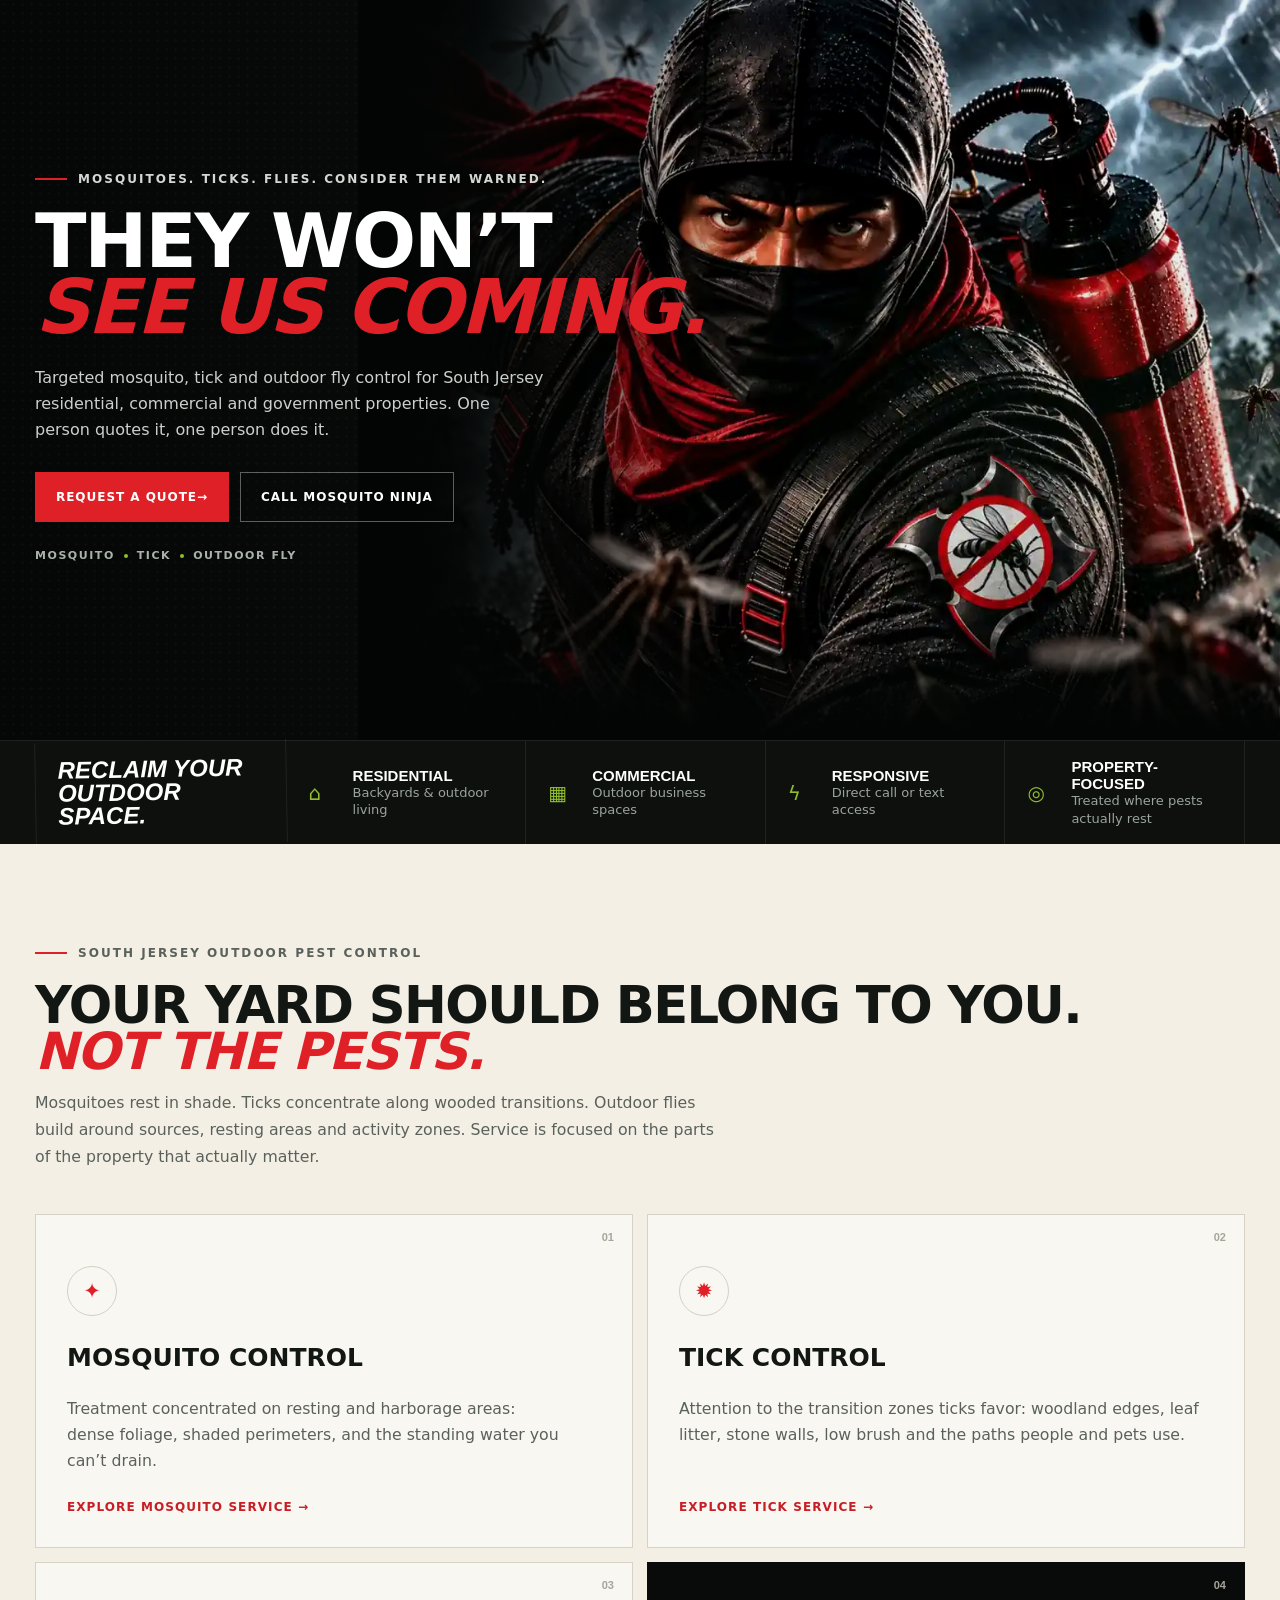
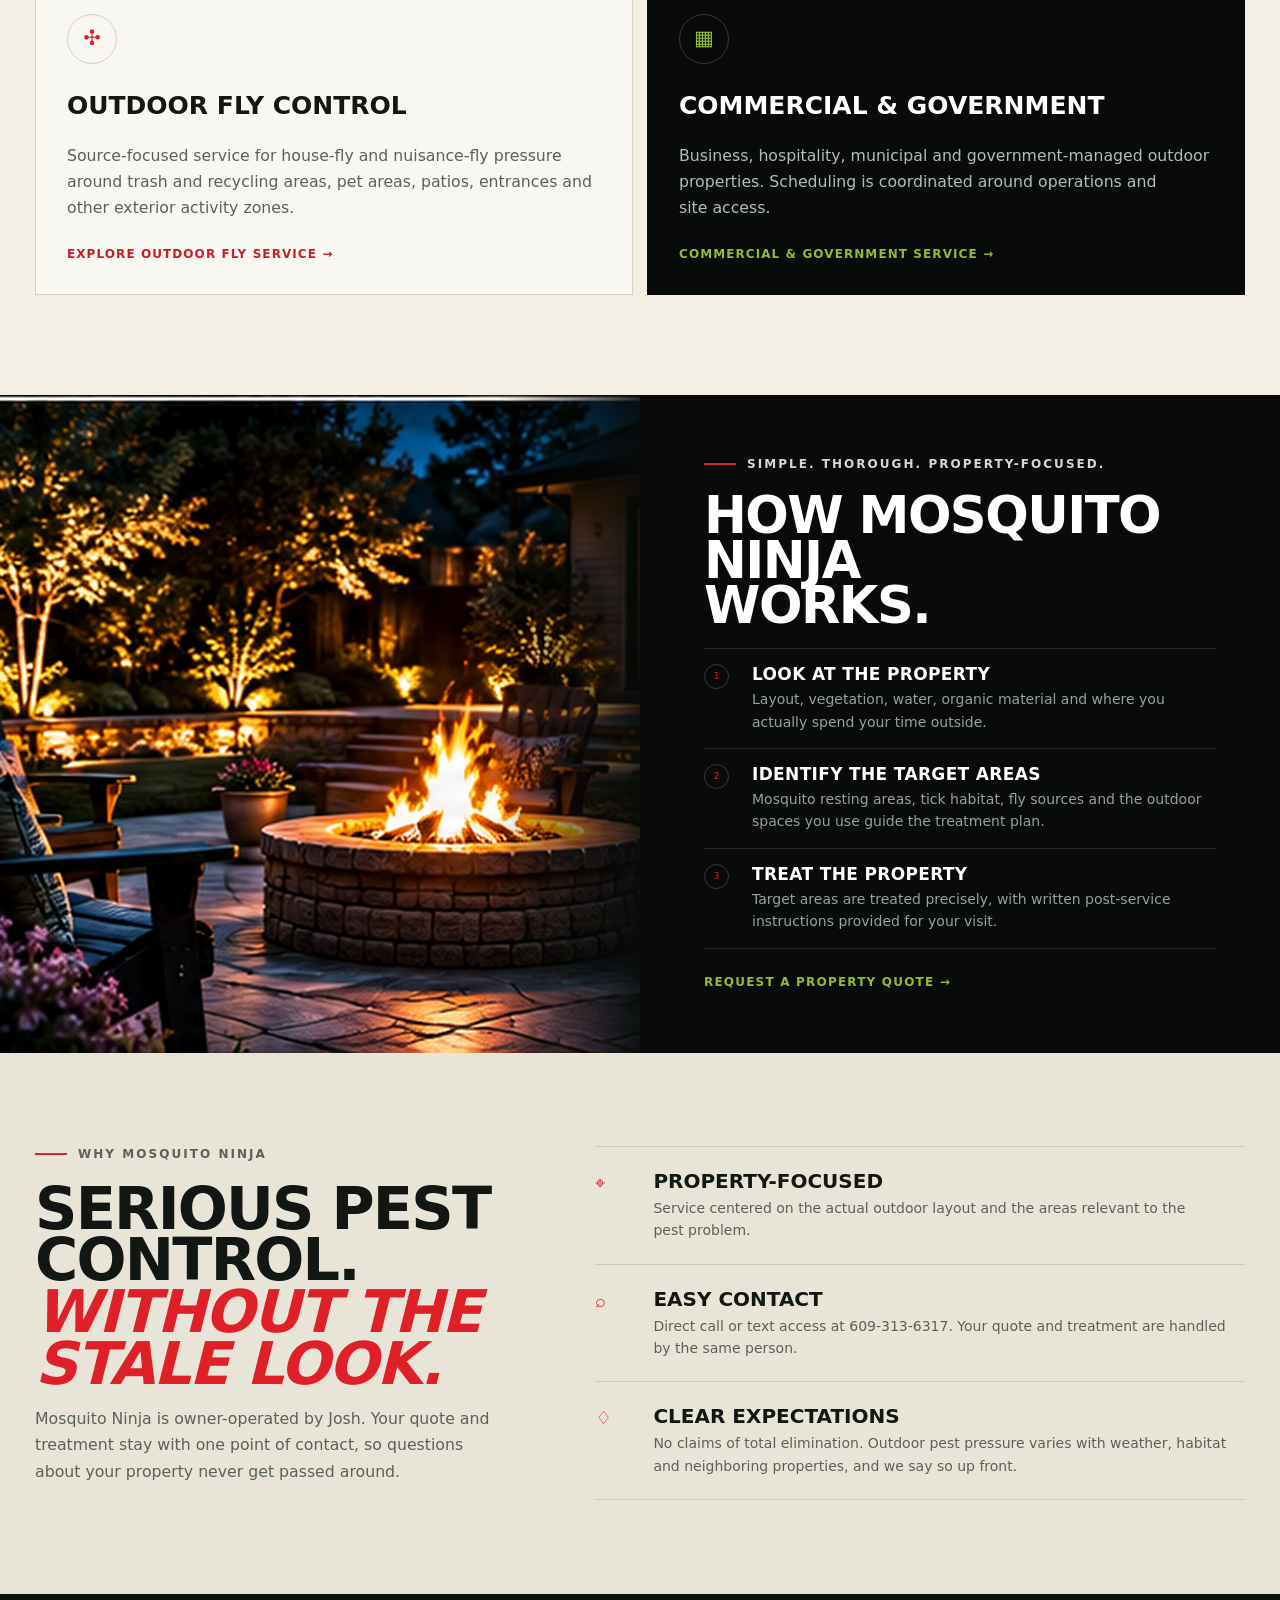
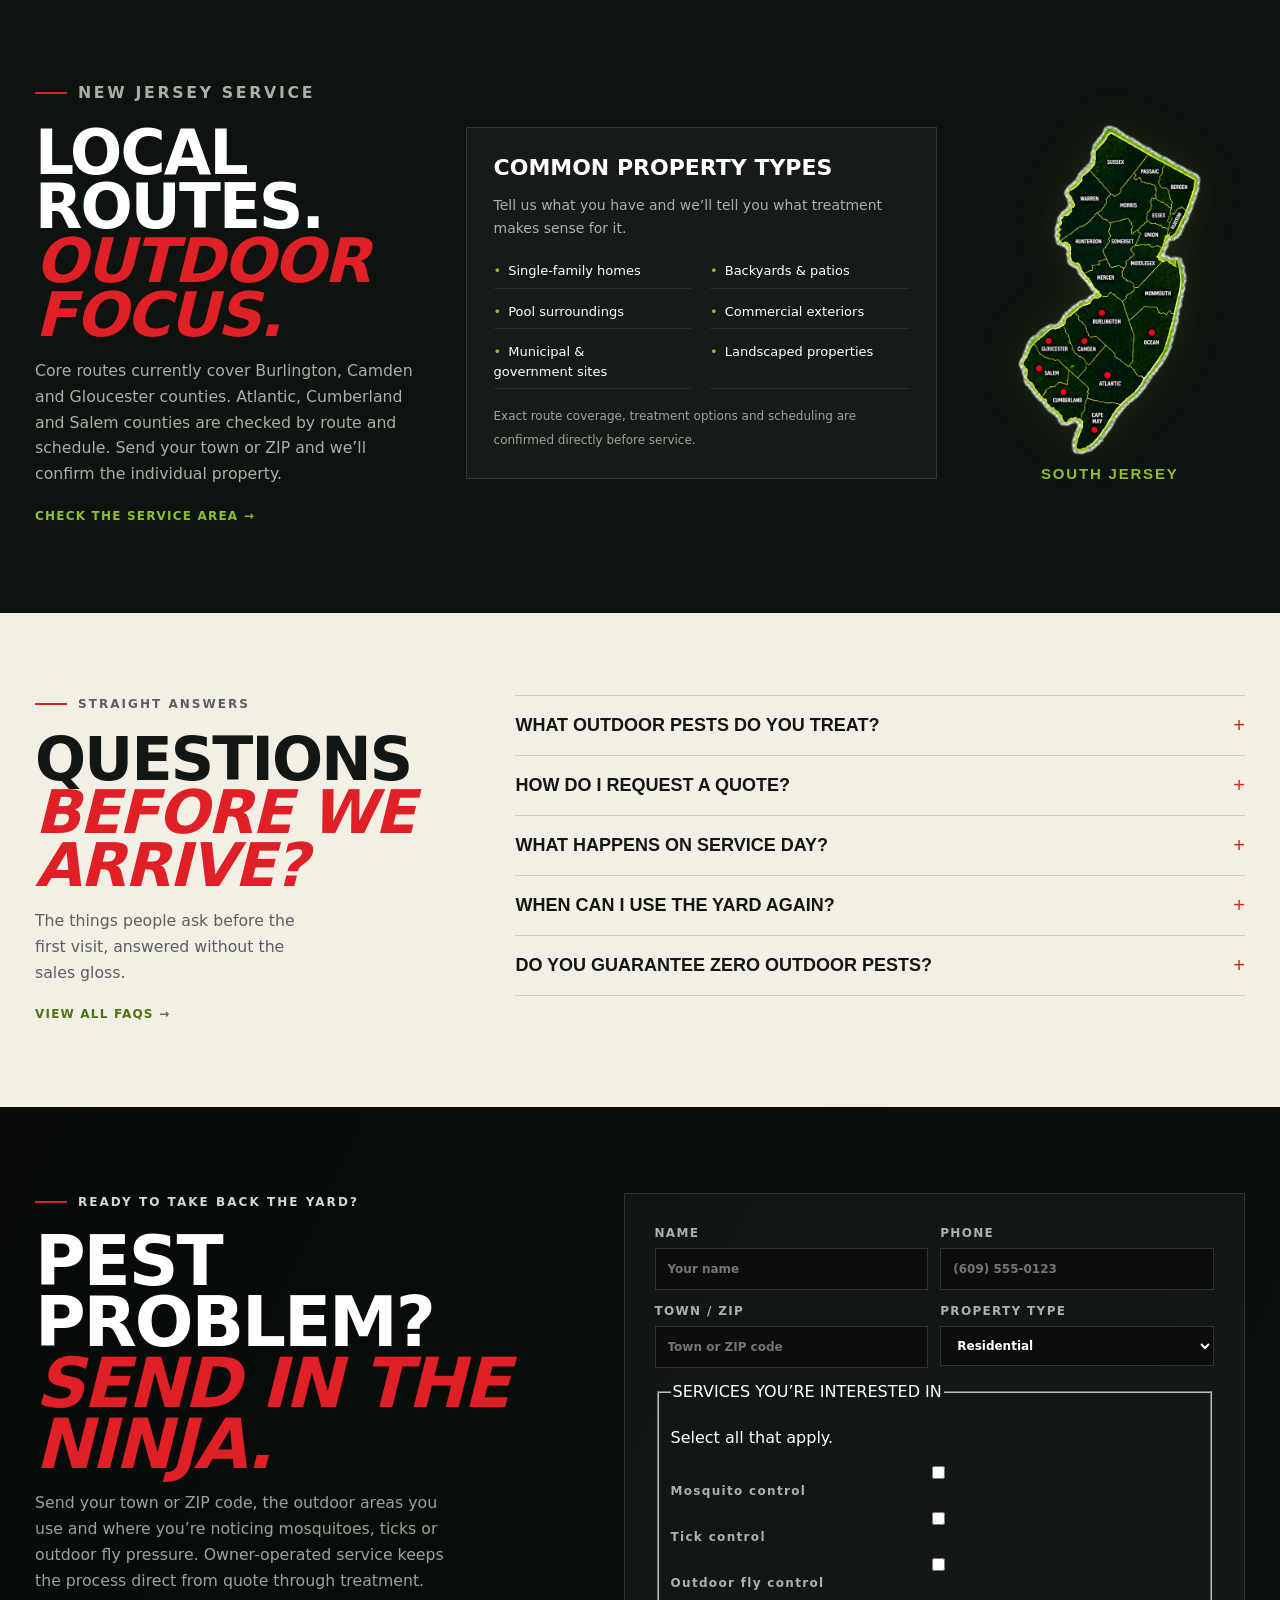
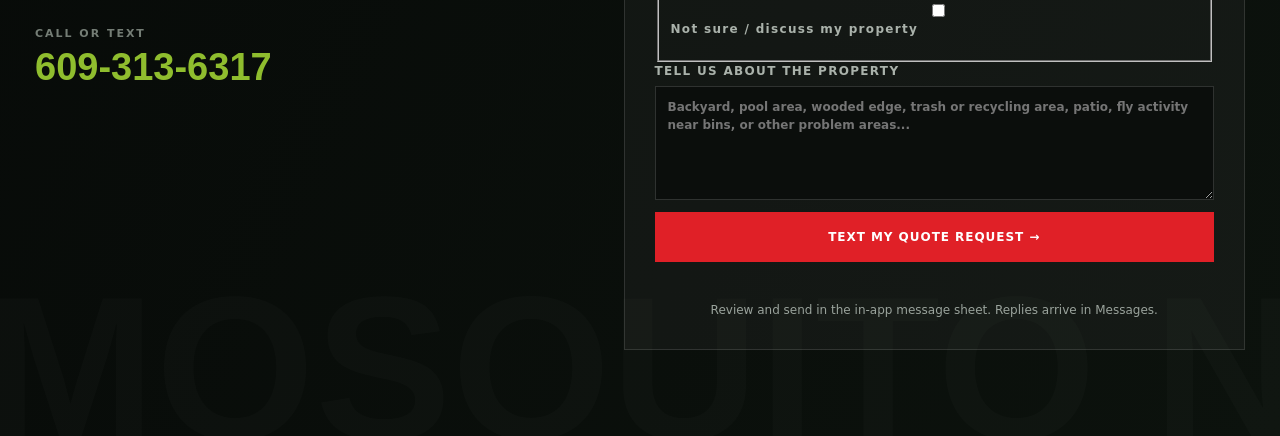
==== commit e19fcdf4: "Align bundled app content with website service model" ====
--- a/MosquitoNinja/Web/index.html
+++ b/MosquitoNinja/Web/index.html
@@ -4,15 +4,15 @@
   <meta charset="utf-8">
   <meta name="viewport" content="width=device-width, initial-scale=1">
   <meta name="theme-color" content="#080a09">
-  <title>South Jersey Mosquito &amp; Tick Control | Mosquito Ninja</title>
-  <meta name="description" content="South Jersey mosquito and tick control for residential, commercial and government properties. Call or text 609-313-6317 for a property quote.">
+  <title>Mosquito, Tick &amp; Fly Control in South Jersey | Mosquito Ninja</title>
+  <meta name="description" content="Owner-operated mosquito, tick and targeted outdoor fly control for South Jersey residential, commercial and government properties. Call or text 609-313-6317 for a property quote.">
   <meta name="robots" content="index, follow, max-image-preview:large">
   <link rel="canonical" href="https://njbugninja.com/">
   <meta property="og:site_name" content="Mosquito Ninja">
   <meta property="og:locale" content="en_US">
   <meta property="og:type" content="website">
-  <meta property="og:title" content="South Jersey Mosquito &amp; Tick Control | Mosquito Ninja">
-  <meta property="og:description" content="South Jersey mosquito and tick control for residential, commercial and government properties. Call or text 609-313-6317 for a property quote.">
+  <meta property="og:title" content="Mosquito, Tick &amp; Fly Control in South Jersey | Mosquito Ninja">
+  <meta property="og:description" content="Owner-operated mosquito, tick and targeted outdoor fly control for South Jersey residential, commercial and government properties. Call or text 609-313-6317 for a property quote.">
   <meta property="og:url" content="https://njbugninja.com/">
   <meta property="og:image" content="https://njbugninja.com/assets/mosquito-ninja-share-v17.jpg">
   <meta property="og:image:type" content="image/jpeg">
@@ -20,14 +20,14 @@
   <meta property="og:image:height" content="1024">
   <meta property="og:image:alt" content="Mosquito Ninja mosquito and tick control logo on a white background, with the Mosquito Ninja service number 609-313-6317.">
   <meta name="twitter:card" content="summary_large_image">
-  <meta name="twitter:title" content="South Jersey Mosquito &amp; Tick Control | Mosquito Ninja">
-  <meta name="twitter:description" content="South Jersey mosquito and tick control for residential, commercial and government properties. Call or text 609-313-6317 for a property quote.">
+  <meta name="twitter:title" content="Mosquito, Tick &amp; Fly Control in South Jersey | Mosquito Ninja">
+  <meta name="twitter:description" content="Owner-operated mosquito, tick and targeted outdoor fly control for South Jersey residential, commercial and government properties. Call or text 609-313-6317 for a property quote.">
   <meta name="twitter:image" content="https://njbugninja.com/assets/mosquito-ninja-share-v17.jpg">
   <meta name="twitter:image:alt" content="Mosquito Ninja mosquito and tick control logo on a white background, with the Mosquito Ninja service number 609-313-6317.">
   <link rel="icon" href="./assets/favicon-v20.png" type="image/png" sizes="96x96">
   <link rel="preload" as="image" href="./assets/hero-v20.webp" type="image/webp" fetchpriority="high">
   <link rel="stylesheet" href="./mosquito-ninja-v12.css">
-  <script type="application/ld+json">{"@context":"https://schema.org","@graph":[{"@type":"Organization","@id":"https://njbugninja.com/#business","name":"Mosquito Ninja","alternateName":"NJ Bug Ninja","url":"https://njbugninja.com/","telephone":"+1-609-313-6317","logo":{"@id":"https://njbugninja.com/#brand-image"},"description":"Owner-operated mosquito, tick and targeted outdoor fly control for South Jersey residential, commercial and government properties. Contact Mosquito Ninja to confirm route availability.","areaServed":{"@type":"Place","name":"South Jersey","containedInPlace":{"@type":"State","name":"New Jersey"}},"image":{"@id":"https://njbugninja.com/#brand-image"}},{"@type":"WebSite","@id":"https://njbugninja.com/#website","name":"Mosquito Ninja","alternateName":"NJ Bug Ninja","url":"https://njbugninja.com/","inLanguage":"en-US","publisher":{"@id":"https://njbugninja.com/#business"}},{"@type":"WebPage","@id":"https://njbugninja.com/#webpage","url":"https://njbugninja.com/","name":"South Jersey Mosquito & Tick Control | Mosquito Ninja","description":"South Jersey mosquito and tick control for residential, commercial and government properties. Call or text 609-313-6317 for a property quote.","inLanguage":"en-US","isPartOf":{"@id":"https://njbugninja.com/#website"},"about":{"@id":"https://njbugninja.com/#business"},"primaryImageOfPage":{"@id":"https://njbugninja.com/#brand-image"}},{"@type":"ImageObject","@id":"https://njbugninja.com/#brand-image","url":"https://njbugninja.com/assets/mosquito-ninja-share-v17.jpg","contentUrl":"https://njbugninja.com/assets/mosquito-ninja-share-v17.jpg","encodingFormat":"image/jpeg","width":1536,"height":1024,"caption":"Mosquito Ninja mosquito and tick control"}]}</script>
+  <script type="application/ld+json">{"@context":"https://schema.org","@graph":[{"@type":"Organization","@id":"https://njbugninja.com/#business","name":"Mosquito Ninja","alternateName":"NJ Bug Ninja","url":"https://njbugninja.com/","telephone":"+1-609-313-6317","logo":{"@id":"https://njbugninja.com/#brand-image"},"description":"Owner-operated mosquito, tick and targeted outdoor fly control for South Jersey residential, commercial and government properties. Contact Mosquito Ninja to confirm route availability.","areaServed":{"@type":"Place","name":"South Jersey","containedInPlace":{"@type":"State","name":"New Jersey"}},"image":{"@id":"https://njbugninja.com/#brand-image"}},{"@type":"WebSite","@id":"https://njbugninja.com/#website","name":"Mosquito Ninja","alternateName":"NJ Bug Ninja","url":"https://njbugninja.com/","inLanguage":"en-US","publisher":{"@id":"https://njbugninja.com/#business"}},{"@type":"WebPage","@id":"https://njbugninja.com/#webpage","url":"https://njbugninja.com/","name":"Mosquito, Tick & Fly Control in South Jersey | Mosquito Ninja","description":"Owner-operated mosquito, tick and targeted outdoor fly control for South Jersey residential, commercial and government properties. Call or text 609-313-6317 for a property quote.","inLanguage":"en-US","isPartOf":{"@id":"https://njbugninja.com/#website"},"about":{"@id":"https://njbugninja.com/#business"},"primaryImageOfPage":{"@id":"https://njbugninja.com/#brand-image"}},{"@type":"ImageObject","@id":"https://njbugninja.com/#brand-image","url":"https://njbugninja.com/assets/mosquito-ninja-share-v17.jpg","contentUrl":"https://njbugninja.com/assets/mosquito-ninja-share-v17.jpg","encodingFormat":"image/jpeg","width":1536,"height":1024,"caption":"Mosquito Ninja mosquito and tick control"}]}</script>
   <link rel="stylesheet" href="./ios-app.css">
 </head>
 <body>
@@ -123,7 +123,7 @@
       <div>
         <p class="eyebrow">NEW JERSEY SERVICE</p>
         <h2>LOCAL ROUTES.<br><em>OUTDOOR FOCUS.</em></h2>
-        <p>Serving residential, commercial and government properties in South Jersey. Send your town or ZIP and we’ll confirm current availability on your route.</p>
+        <p>Core routes currently cover Burlington, Camden and Gloucester counties. Atlantic, Cumberland and Salem counties are checked by route and schedule. Send your town or ZIP and we’ll confirm the individual property.</p>
         <a class="green-link" href="./service-area.html">CHECK THE SERVICE AREA →</a>
       </div>
       <div class="property-panel">
@@ -144,7 +144,7 @@
         <details><summary>HOW DO I REQUEST A QUOTE?<span aria-hidden="true">+</span></summary><p>Use the form below or call/text Mosquito Ninja directly at 609-313-6317.</p></details>
         <details><summary>WHAT HAPPENS ON SERVICE DAY?<span aria-hidden="true">+</span></summary><p>The property and activity areas are checked first, then treatment is focused on the habitat, source or activity areas relevant to the pest problem. You receive product-specific instructions in writing for returning to treated areas. <a href="./faq.html#service-day">More about your visit →</a></p></details>
         <details><summary>WHEN CAN I USE THE YARD AGAIN?<span aria-hidden="true">+</span></summary><p>That depends on the product and application used. Follow the product-specific re-entry instructions for your visit.</p></details>
-        <details><summary>DO YOU GUARANTEE ZERO MOSQUITOES OR TICKS?<span aria-hidden="true">+</span></summary><p>No. Outdoor pest pressure changes with weather, habitat and neighboring properties.</p></details>
+        <details><summary>DO YOU GUARANTEE ZERO OUTDOOR PESTS?<span aria-hidden="true">+</span></summary><p>No. Outdoor pest pressure changes with weather, habitat and neighboring properties.</p></details>
       </div>
     </div>
   </section>
@@ -154,7 +154,7 @@
       <div><p class="eyebrow">READY TO TAKE BACK THE YARD?</p><h2>PEST<br>PROBLEM?<br><em>SEND IN THE<br>NINJA.</em></h2><p>Send your town or ZIP code, the outdoor areas you use and where you’re noticing mosquitoes, ticks or outdoor fly pressure. Owner-operated service keeps the process direct from quote through treatment.</p><div class="callout"><small>CALL OR TEXT</small><a href="tel:+16093136317">609-313-6317</a></div></div>
       <form class="quote-form" id="quote-form">
         <div class="field-row"><label>NAME<input name="name" type="text" placeholder="Your name" required></label><label>PHONE<input name="phone" type="tel" placeholder="(609) 555-0123" required></label></div>
-        <div class="field-row"><label>TOWN / ZIP<input name="location" type="text" placeholder="Town or ZIP code" required></label><label>PROPERTY TYPE<select name="propertyType"><option>Residential</option><option>Commercial / business</option><option>Government / municipal</option></select></label></div><label>PEST / SERVICE<select name="service"><option>Mosquito control</option><option>Tick control</option><option>Mosquito &amp; tick control</option><option>Outdoor fly control</option><option>Multiple pests / not sure yet</option></select></label>
+        <div class="field-row"><label>TOWN / ZIP<input name="location" type="text" placeholder="Town or ZIP code" required></label><label>PROPERTY TYPE<select name="propertyType"><option>Residential</option><option>Commercial / business</option><option>Government / municipal</option></select></label></div><fieldset class="service-picker"><legend>SERVICES YOU’RE INTERESTED IN</legend><p class="service-picker__hint">Select all that apply.</p><div class="service-picker__grid"><label><input type="checkbox" name="service" value="Mosquito control"><span>Mosquito control</span></label><label><input type="checkbox" name="service" value="Tick control"><span>Tick control</span></label><label><input type="checkbox" name="service" value="Outdoor fly control"><span>Outdoor fly control</span></label><label><input type="checkbox" name="service" value="Not sure / discuss my property"><span>Not sure / discuss my property</span></label></div></fieldset>
         <label>TELL US ABOUT THE PROPERTY<textarea name="message" rows="5" placeholder="Backyard, pool area, wooded edge, trash or recycling area, patio, fly activity near bins, or other problem areas..."></textarea></label>
         <button class="btn primary full" type="submit">TEXT MY QUOTE REQUEST →</button>
         <p class="form-note">Review and send in the in-app message sheet. Replies arrive in Messages.</p>
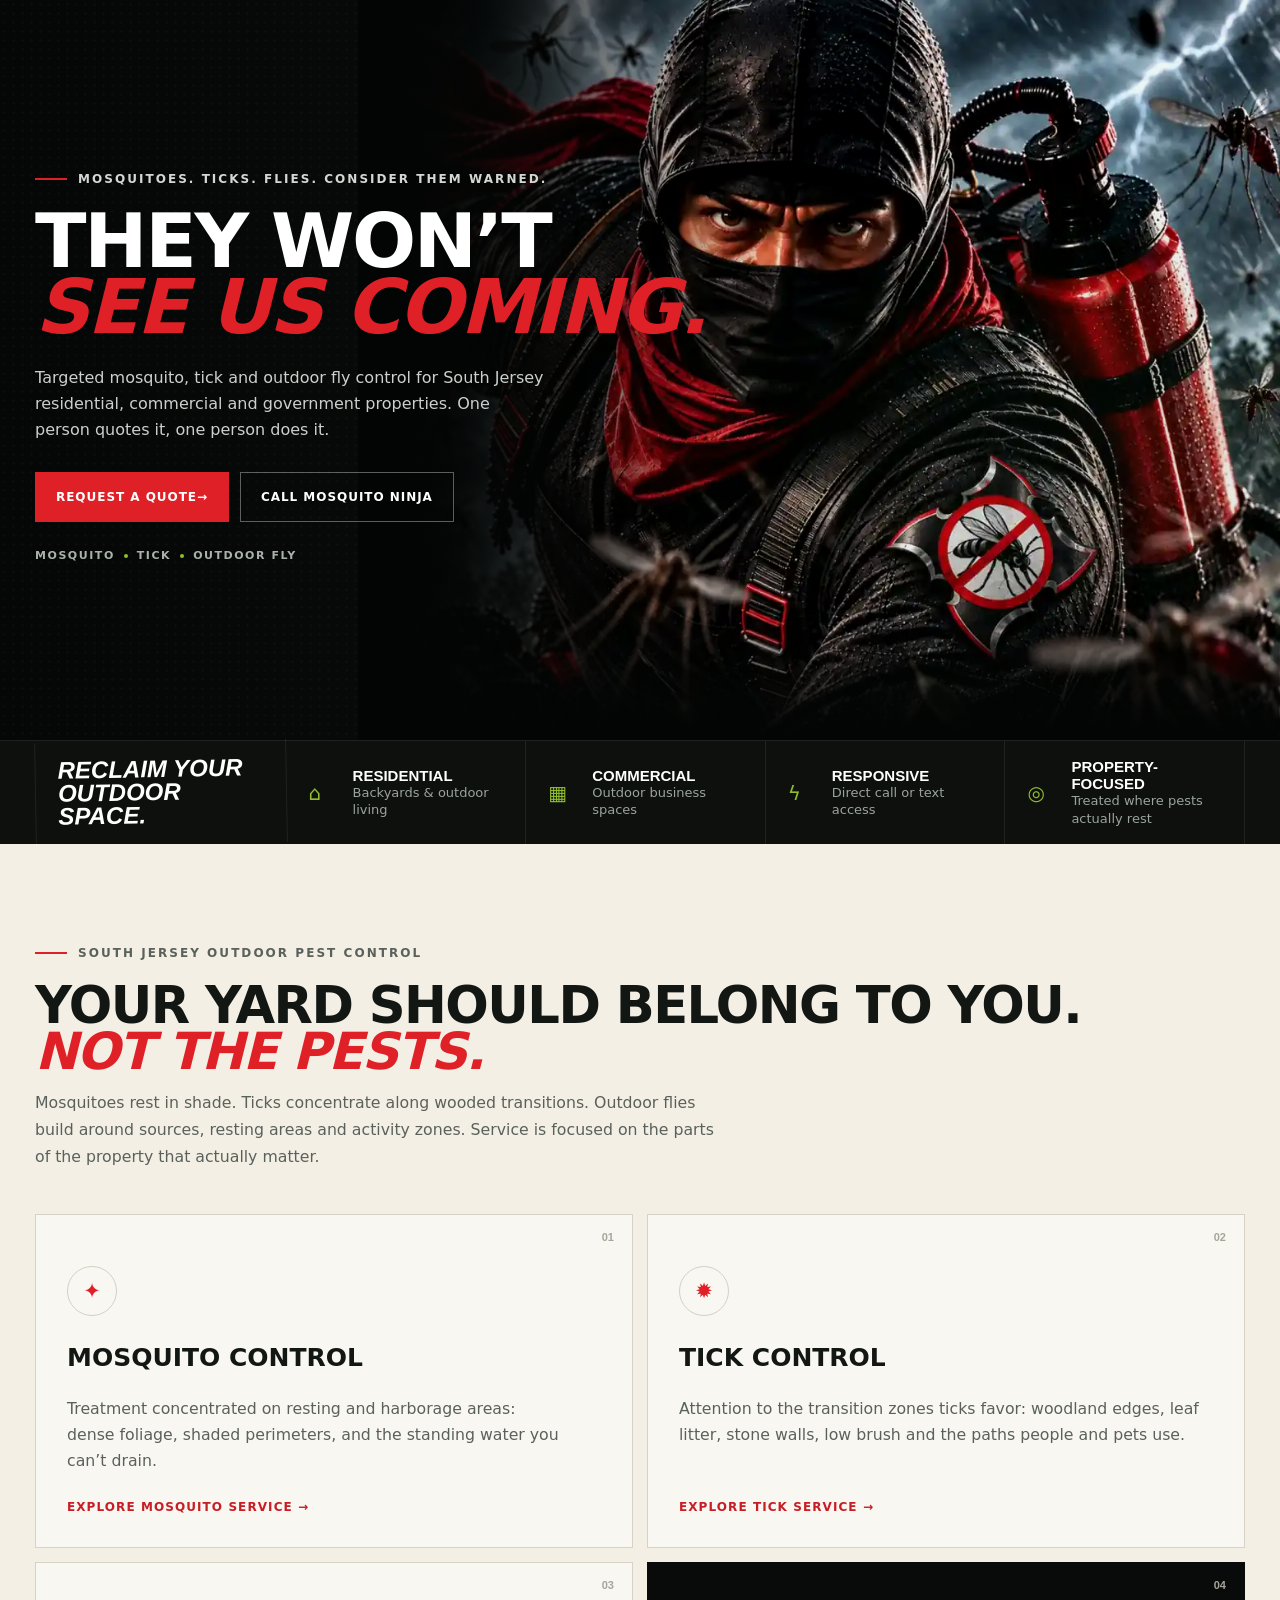
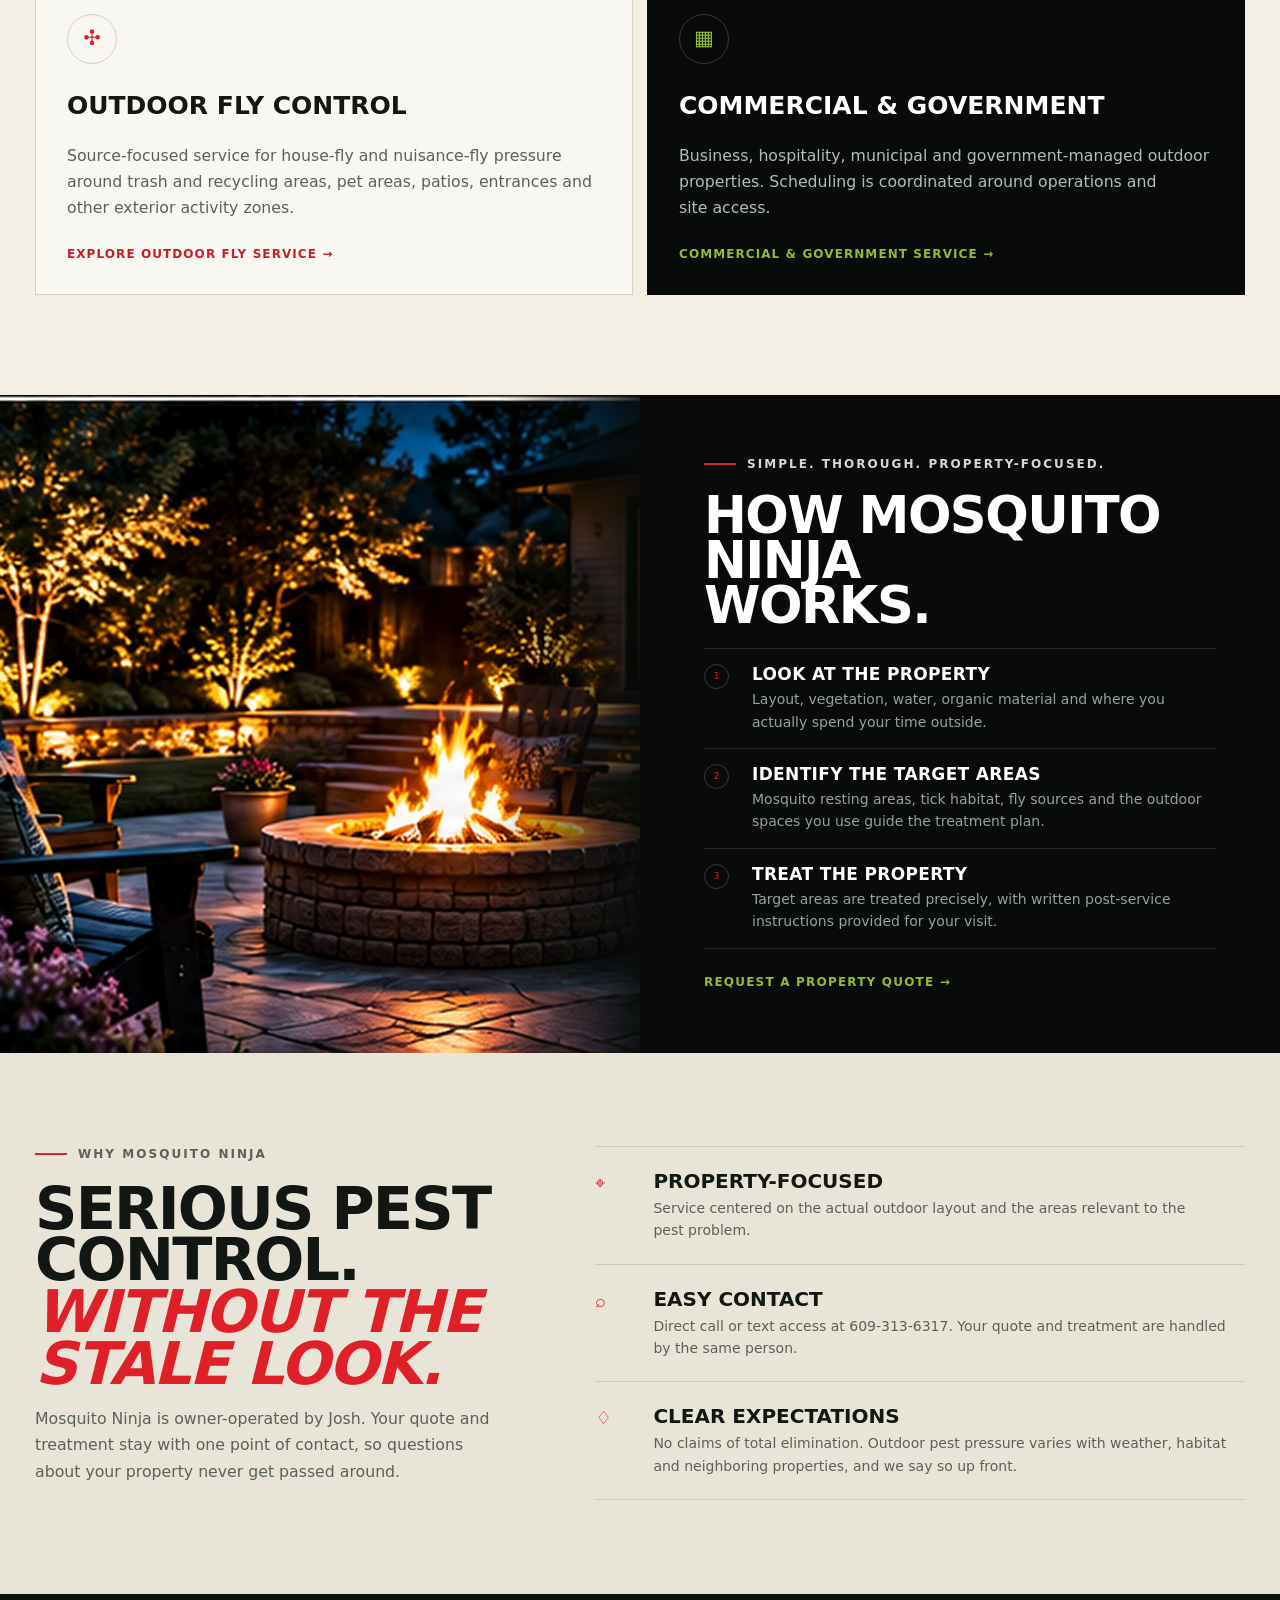
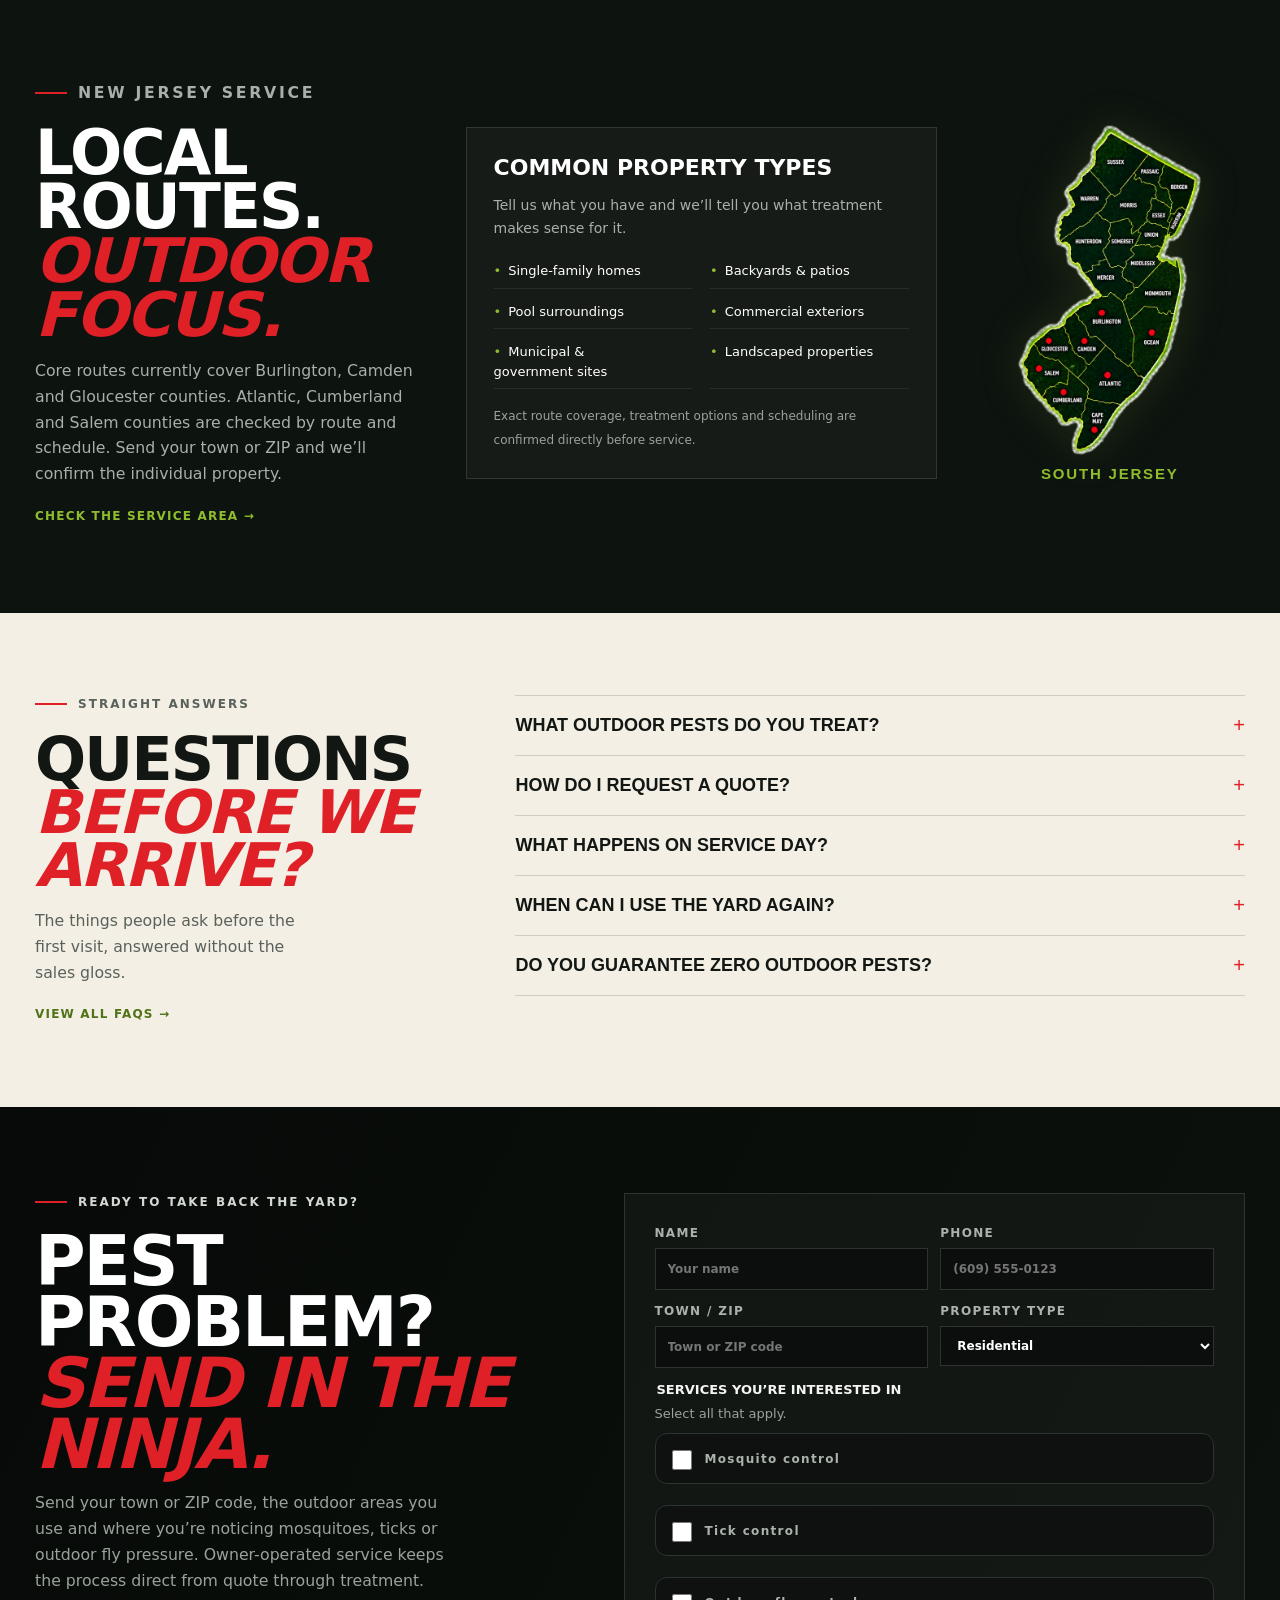
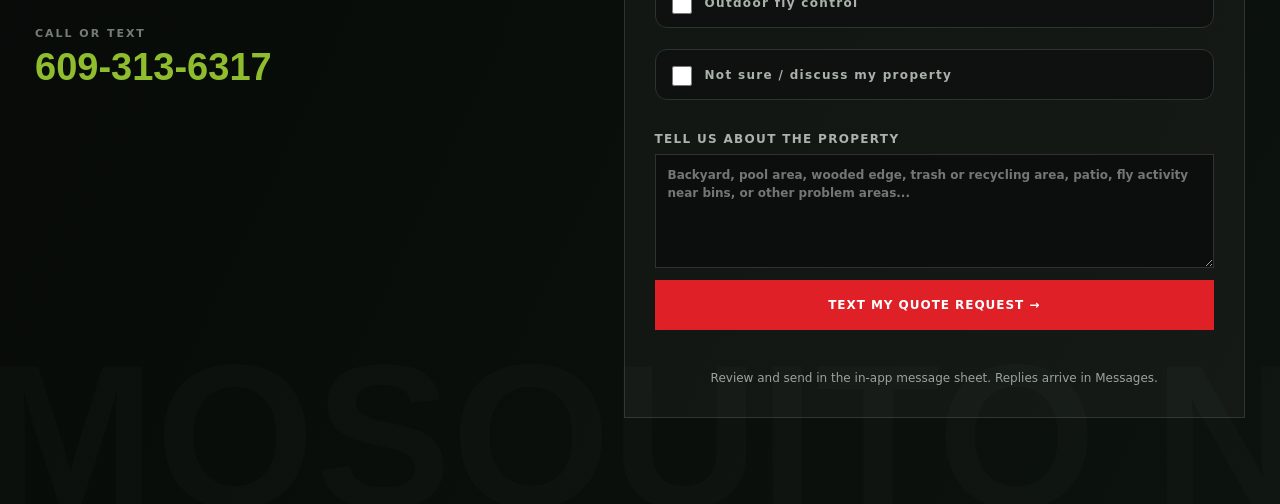
==== commit 9032daec: "Normalize bundled app web metadata for all services" ====
--- a/MosquitoNinja/Web/index.html
+++ b/MosquitoNinja/Web/index.html
@@ -18,16 +18,16 @@
   <meta property="og:image:type" content="image/jpeg">
   <meta property="og:image:width" content="1536">
   <meta property="og:image:height" content="1024">
-  <meta property="og:image:alt" content="Mosquito Ninja mosquito and tick control logo on a white background, with the Mosquito Ninja service number 609-313-6317.">
+  <meta property="og:image:alt" content="Mosquito Ninja outdoor pest control logo on a white background, with the Mosquito Ninja service number 609-313-6317.">
   <meta name="twitter:card" content="summary_large_image">
   <meta name="twitter:title" content="Mosquito, Tick &amp; Fly Control in South Jersey | Mosquito Ninja">
   <meta name="twitter:description" content="Owner-operated mosquito, tick and targeted outdoor fly control for South Jersey residential, commercial and government properties. Call or text 609-313-6317 for a property quote.">
   <meta name="twitter:image" content="https://njbugninja.com/assets/mosquito-ninja-share-v17.jpg">
-  <meta name="twitter:image:alt" content="Mosquito Ninja mosquito and tick control logo on a white background, with the Mosquito Ninja service number 609-313-6317.">
+  <meta name="twitter:image:alt" content="Mosquito Ninja outdoor pest control logo on a white background, with the Mosquito Ninja service number 609-313-6317.">
   <link rel="icon" href="./assets/favicon-v20.png" type="image/png" sizes="96x96">
   <link rel="preload" as="image" href="./assets/hero-v20.webp" type="image/webp" fetchpriority="high">
   <link rel="stylesheet" href="./mosquito-ninja-v12.css">
-  <script type="application/ld+json">{"@context":"https://schema.org","@graph":[{"@type":"Organization","@id":"https://njbugninja.com/#business","name":"Mosquito Ninja","alternateName":"NJ Bug Ninja","url":"https://njbugninja.com/","telephone":"+1-609-313-6317","logo":{"@id":"https://njbugninja.com/#brand-image"},"description":"Owner-operated mosquito, tick and targeted outdoor fly control for South Jersey residential, commercial and government properties. Contact Mosquito Ninja to confirm route availability.","areaServed":{"@type":"Place","name":"South Jersey","containedInPlace":{"@type":"State","name":"New Jersey"}},"image":{"@id":"https://njbugninja.com/#brand-image"}},{"@type":"WebSite","@id":"https://njbugninja.com/#website","name":"Mosquito Ninja","alternateName":"NJ Bug Ninja","url":"https://njbugninja.com/","inLanguage":"en-US","publisher":{"@id":"https://njbugninja.com/#business"}},{"@type":"WebPage","@id":"https://njbugninja.com/#webpage","url":"https://njbugninja.com/","name":"Mosquito, Tick & Fly Control in South Jersey | Mosquito Ninja","description":"Owner-operated mosquito, tick and targeted outdoor fly control for South Jersey residential, commercial and government properties. Call or text 609-313-6317 for a property quote.","inLanguage":"en-US","isPartOf":{"@id":"https://njbugninja.com/#website"},"about":{"@id":"https://njbugninja.com/#business"},"primaryImageOfPage":{"@id":"https://njbugninja.com/#brand-image"}},{"@type":"ImageObject","@id":"https://njbugninja.com/#brand-image","url":"https://njbugninja.com/assets/mosquito-ninja-share-v17.jpg","contentUrl":"https://njbugninja.com/assets/mosquito-ninja-share-v17.jpg","encodingFormat":"image/jpeg","width":1536,"height":1024,"caption":"Mosquito Ninja mosquito and tick control"}]}</script>
+  <script type="application/ld+json">{"@context":"https://schema.org","@graph":[{"@type":"Organization","@id":"https://njbugninja.com/#business","name":"Mosquito Ninja","alternateName":"NJ Bug Ninja","url":"https://njbugninja.com/","telephone":"+1-609-313-6317","logo":{"@id":"https://njbugninja.com/#brand-image"},"description":"Owner-operated mosquito, tick and targeted outdoor fly control for South Jersey residential, commercial and government properties. Contact Mosquito Ninja to confirm route availability.","areaServed":{"@type":"Place","name":"South Jersey","containedInPlace":{"@type":"State","name":"New Jersey"}},"image":{"@id":"https://njbugninja.com/#brand-image"}},{"@type":"WebSite","@id":"https://njbugninja.com/#website","name":"Mosquito Ninja","alternateName":"NJ Bug Ninja","url":"https://njbugninja.com/","inLanguage":"en-US","publisher":{"@id":"https://njbugninja.com/#business"}},{"@type":"WebPage","@id":"https://njbugninja.com/#webpage","url":"https://njbugninja.com/","name":"Mosquito, Tick & Fly Control in South Jersey | Mosquito Ninja","description":"Owner-operated mosquito, tick and targeted outdoor fly control for South Jersey residential, commercial and government properties. Call or text 609-313-6317 for a property quote.","inLanguage":"en-US","isPartOf":{"@id":"https://njbugninja.com/#website"},"about":{"@id":"https://njbugninja.com/#business"},"primaryImageOfPage":{"@id":"https://njbugninja.com/#brand-image"}},{"@type":"ImageObject","@id":"https://njbugninja.com/#brand-image","url":"https://njbugninja.com/assets/mosquito-ninja-share-v17.jpg","contentUrl":"https://njbugninja.com/assets/mosquito-ninja-share-v17.jpg","encodingFormat":"image/jpeg","width":1536,"height":1024,"caption":"Mosquito Ninja outdoor pest control"}]}</script>
   <link rel="stylesheet" href="./ios-app.css">
 </head>
 <body>
@@ -164,7 +164,7 @@
 </main>
 <footer class="footer">
   <div class="shell footer-grid">
-    <div class="footer-brand"><a class="footer-artwork" href="./index.html" aria-label="Mosquito Ninja home"><img src="./assets/footer-artwork-v20.webp" alt="Mosquito Ninja mosquito and tick control. Call Mosquito Ninja at 609-313-6317." width="990" height="660" loading="lazy" decoding="async"></a><p>Mosquito, tick and targeted outdoor fly control for South Jersey residential, commercial and government properties. Owner-operated. njbugninja.com.</p></div>
+    <div class="footer-brand"><a class="footer-artwork" href="./index.html" aria-label="Mosquito Ninja home"><img src="./assets/footer-artwork-v20.webp" alt="Mosquito Ninja outdoor pest control. Call Mosquito Ninja at 609-313-6317." width="990" height="660" loading="lazy" decoding="async"></a><p>Mosquito, tick and targeted outdoor fly control for South Jersey residential, commercial and government properties. Owner-operated. njbugninja.com.</p></div>
     <div><h4>SERVICES</h4><a href="./mosquito-control.html">Mosquito control</a><a href="./tick-control.html">Tick control</a><a href="./fly-control.html">Outdoor fly control</a><a href="./commercial.html">Commercial</a><a href="./service-area.html">Service area</a><a href="./faq.html">FAQ</a></div>
     <div><h4>CONTACT MOSQUITO NINJA</h4><a class="footer-phone" href="tel:+16093136317">609-313-6317</a><a href="sms:+16093136317">Send a text</a><a href="#quote">Request a quote</a></div>
   </div>
--- a/MosquitoNinja/Web/ios-app.css
+++ b/MosquitoNinja/Web/ios-app.css
@@ -135,3 +135,46 @@
     grid-template-columns: 1fr;
   }
 }
+
+
+/* Multi-service quote fallback. Native Quote uses richer selectable cards. */
+.service-picker {
+  margin: 0 0 18px;
+  padding: 0;
+  border: 0;
+}
+.service-picker legend {
+  margin-bottom: 4px;
+  color: #f3f5f3;
+  font-size: .8125rem;
+  font-weight: 700;
+}
+.service-picker__hint {
+  margin: 0 0 10px;
+  color: #9aa39c;
+  font-size: .8125rem;
+}
+.service-picker__grid {
+  display: grid;
+  grid-template-columns: 1fr;
+  gap: 9px;
+}
+.service-picker__grid label {
+  display: flex;
+  align-items: center;
+  gap: 10px;
+  min-height: 48px;
+  padding: 10px 12px;
+  border: 1px solid #2b342e;
+  border-radius: 12px;
+  background: #0e110f;
+}
+.service-picker__grid input {
+  width: 20px;
+  height: 20px;
+  accent-color: #b4d578;
+}
+.service-picker[aria-invalid="true"] .service-picker__grid {
+  outline: 2px solid #e02027;
+  outline-offset: 3px;
+}
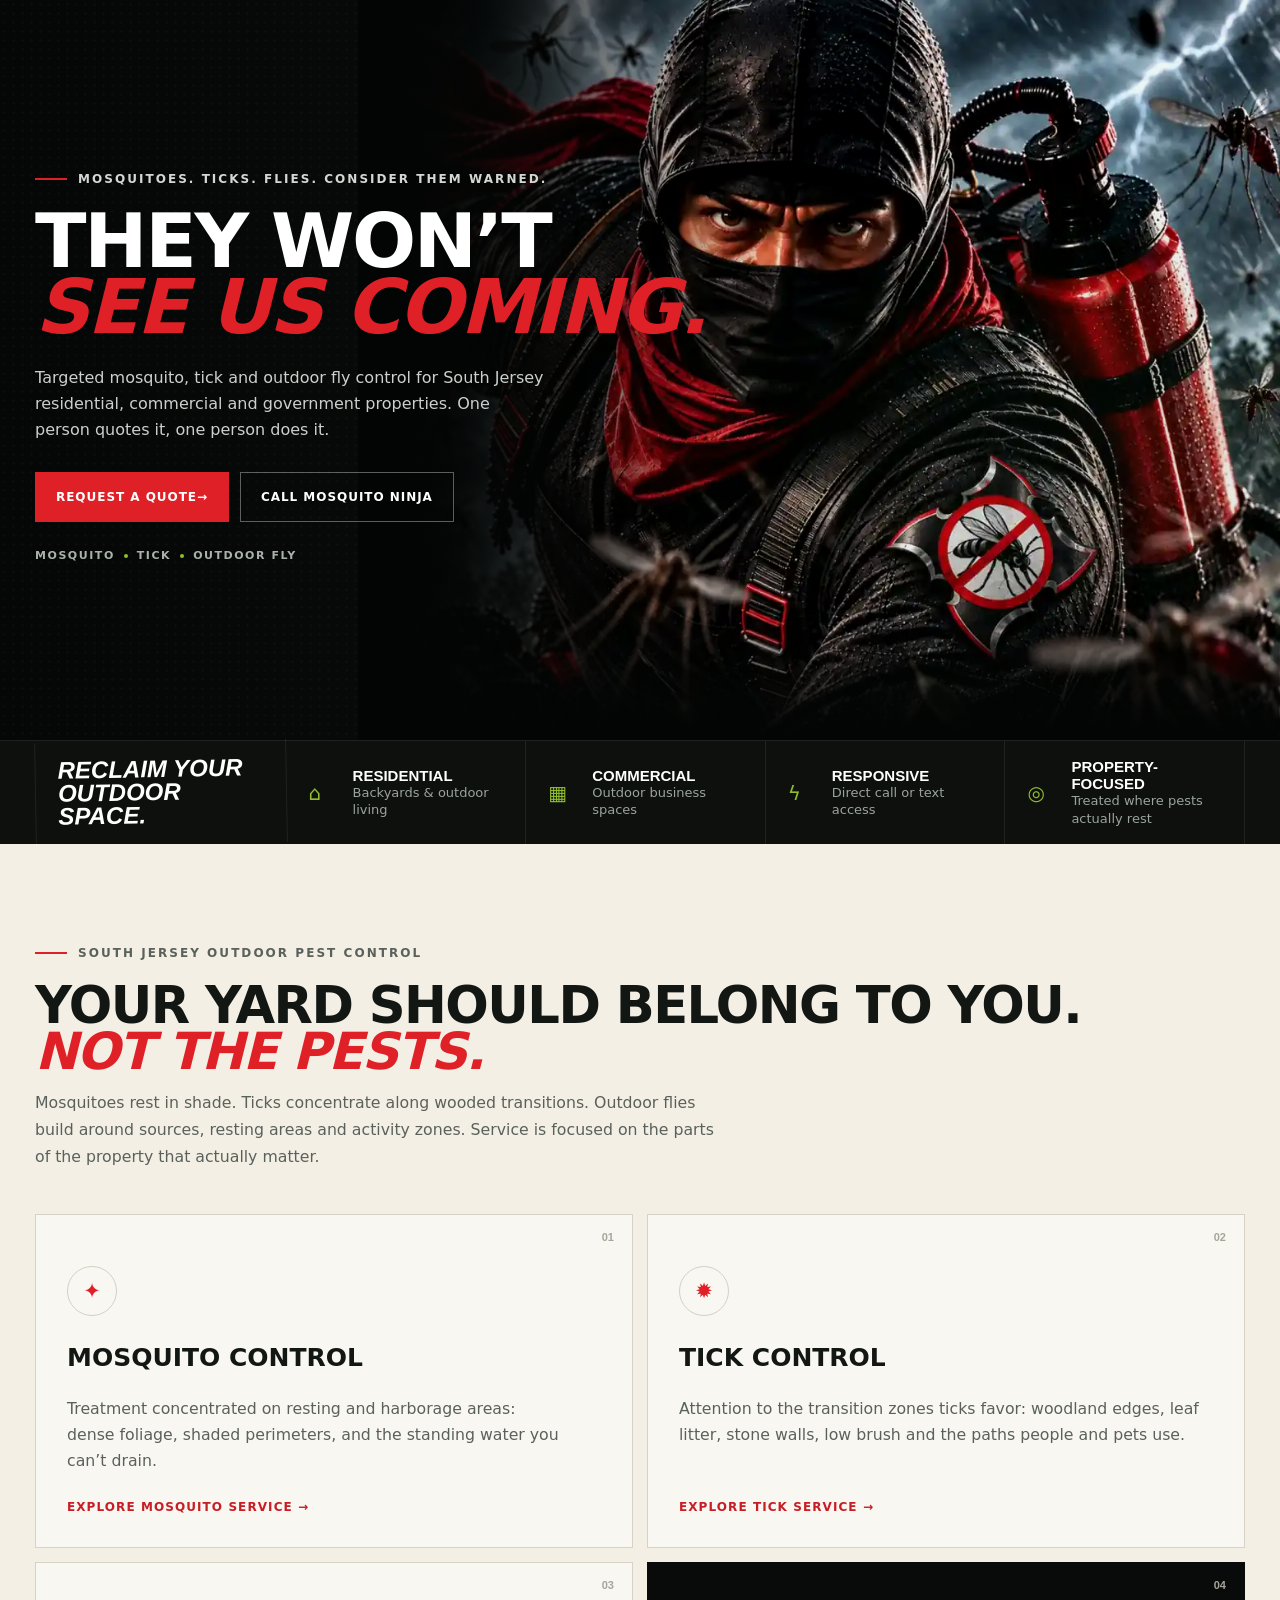
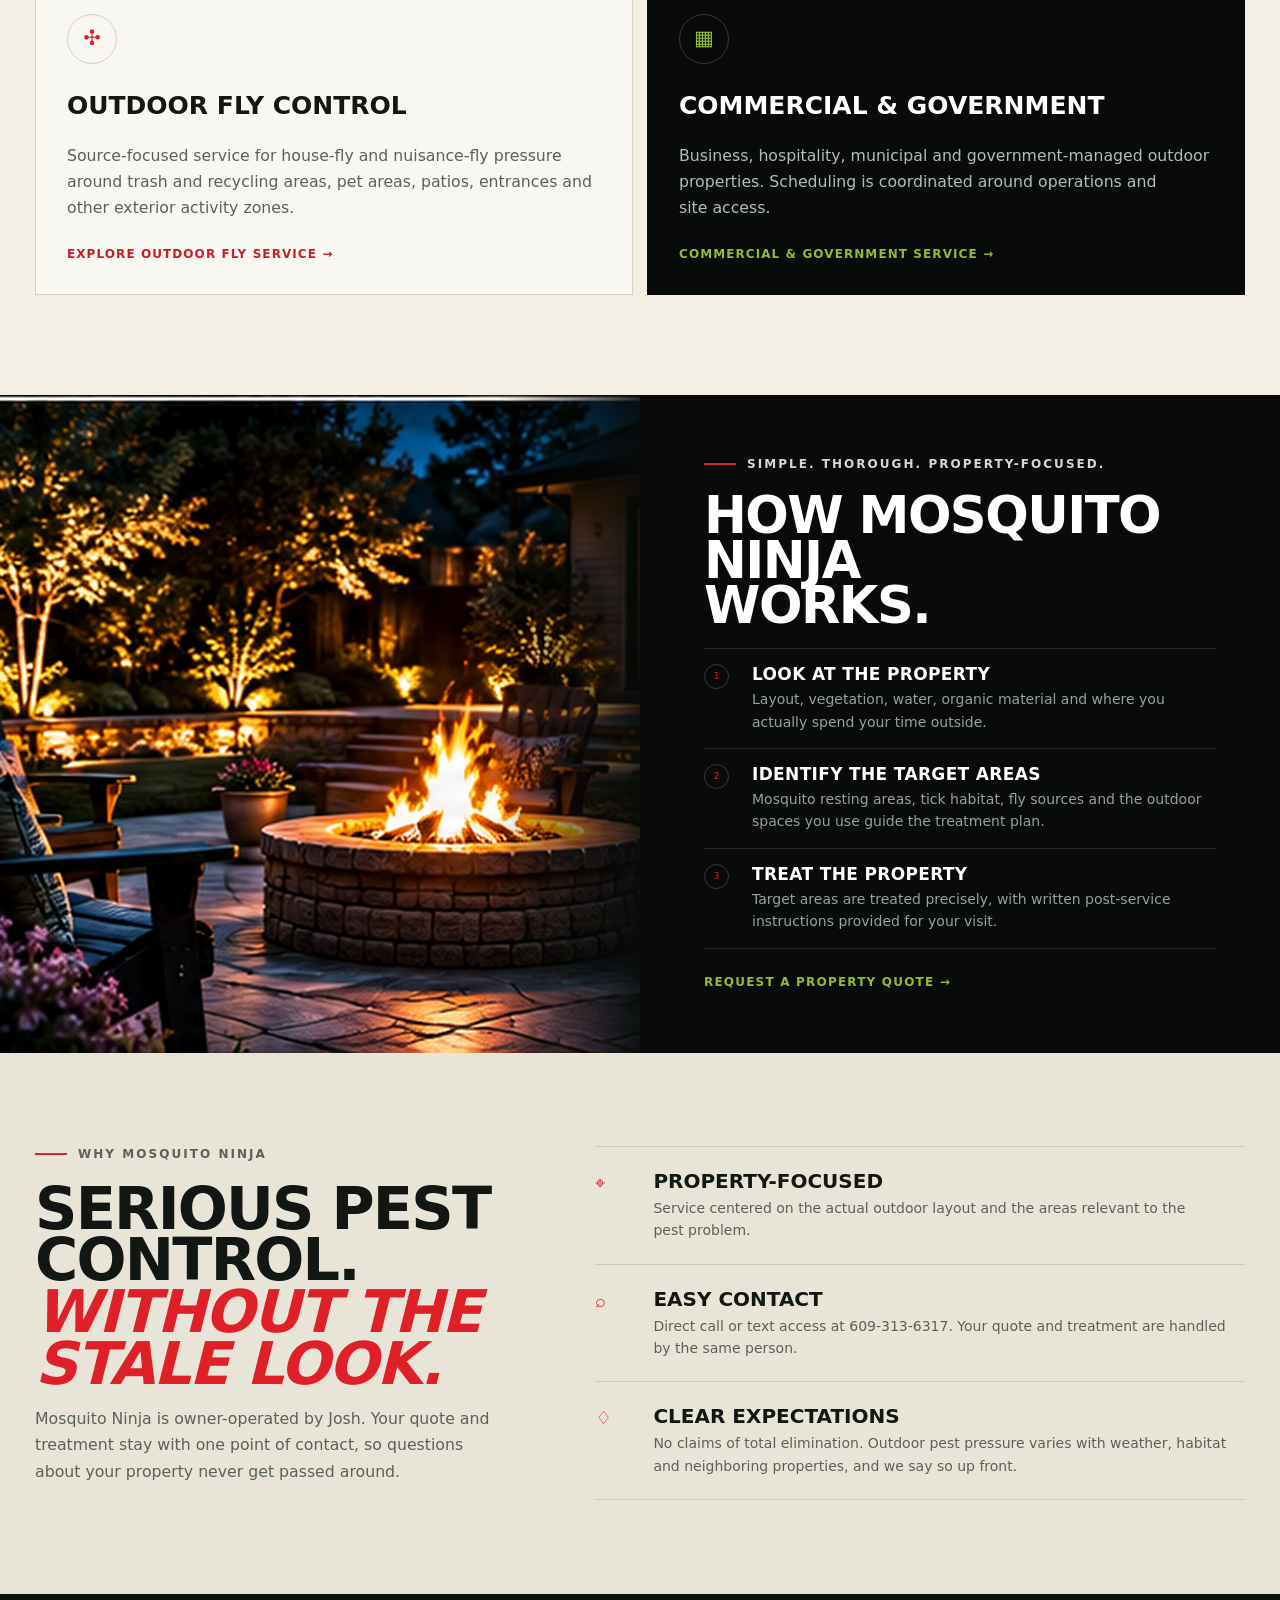
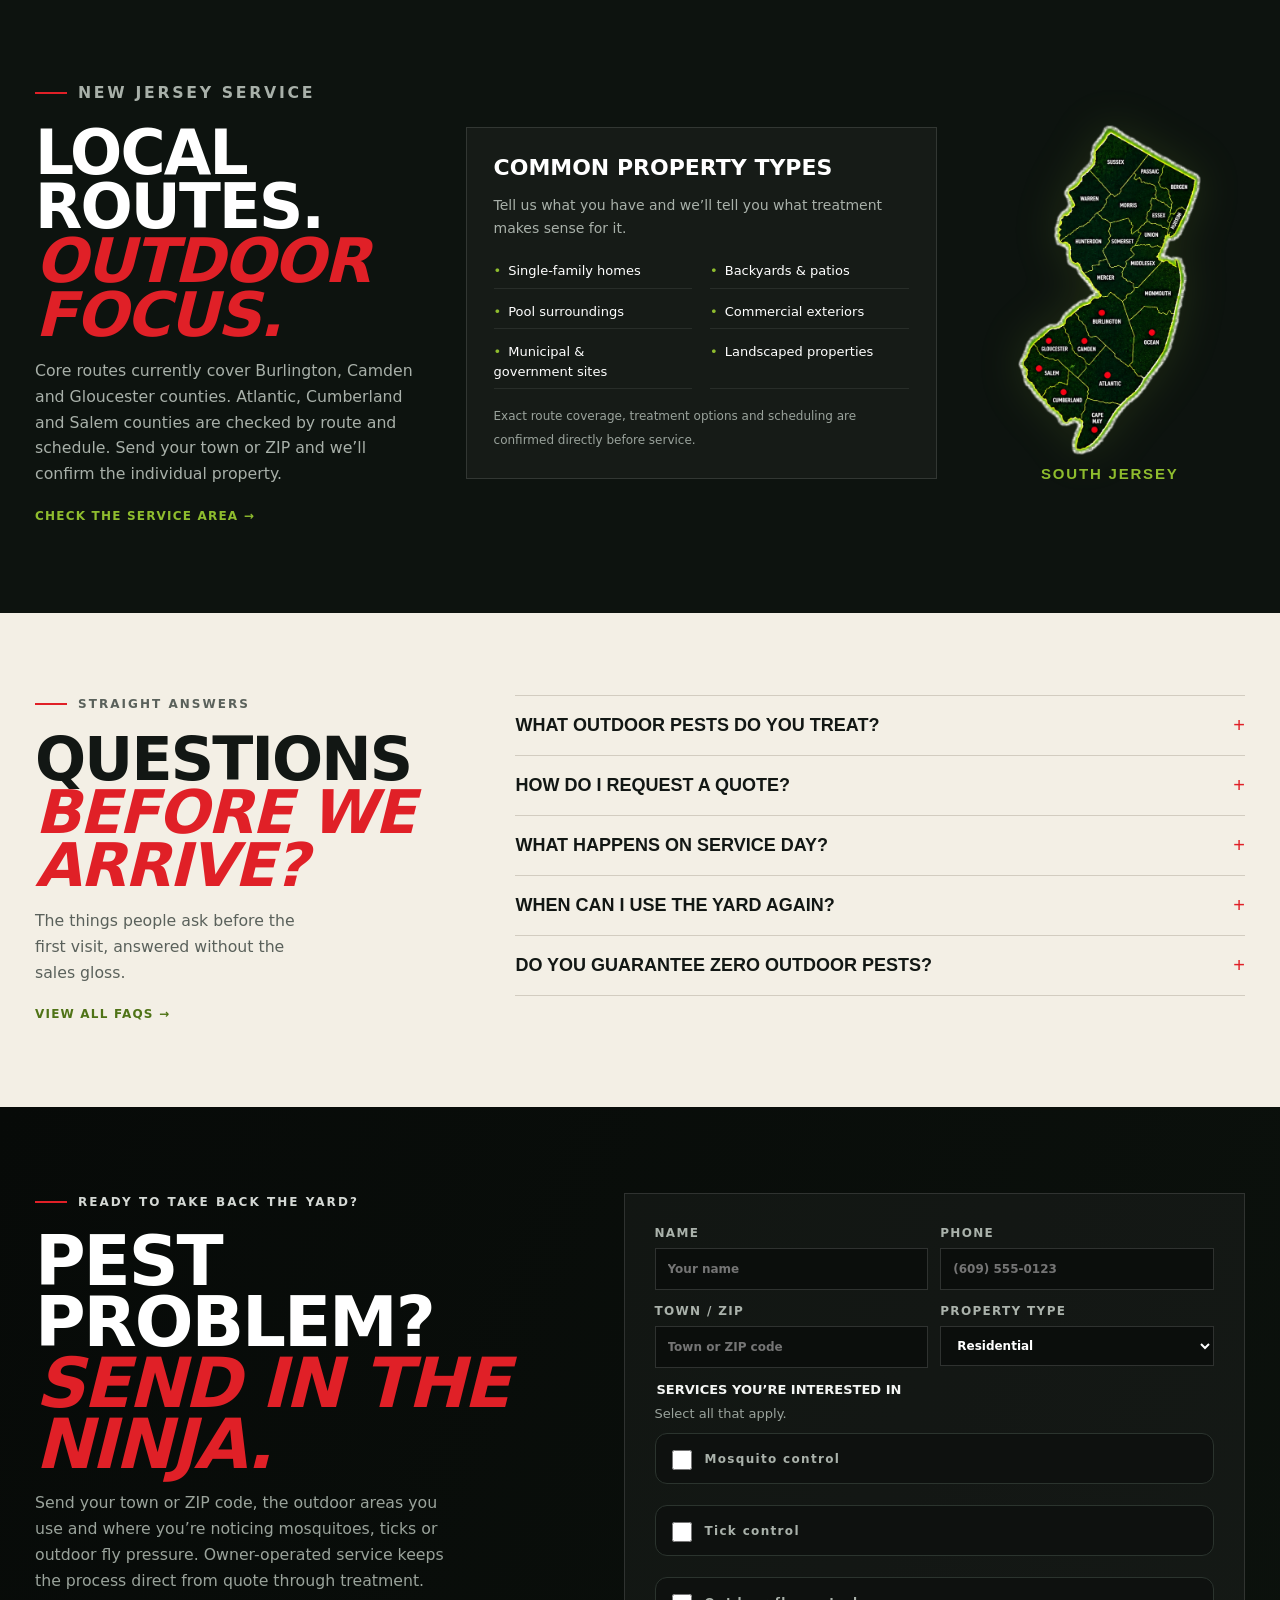
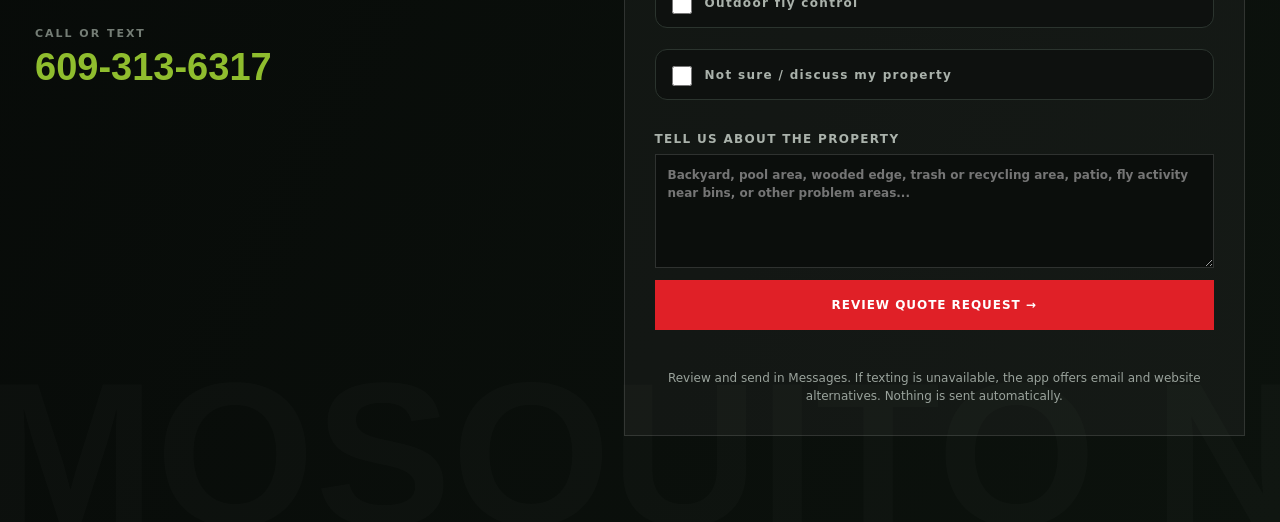
==== commit d9b9844b: "Close pre-submission app audit findings" ====
--- a/MosquitoNinja/Web/index.html
+++ b/MosquitoNinja/Web/index.html
@@ -156,8 +156,8 @@
         <div class="field-row"><label>NAME<input name="name" type="text" placeholder="Your name" required></label><label>PHONE<input name="phone" type="tel" placeholder="(609) 555-0123" required></label></div>
         <div class="field-row"><label>TOWN / ZIP<input name="location" type="text" placeholder="Town or ZIP code" required></label><label>PROPERTY TYPE<select name="propertyType"><option>Residential</option><option>Commercial / business</option><option>Government / municipal</option></select></label></div><fieldset class="service-picker"><legend>SERVICES YOU’RE INTERESTED IN</legend><p class="service-picker__hint">Select all that apply.</p><div class="service-picker__grid"><label><input type="checkbox" name="service" value="Mosquito control"><span>Mosquito control</span></label><label><input type="checkbox" name="service" value="Tick control"><span>Tick control</span></label><label><input type="checkbox" name="service" value="Outdoor fly control"><span>Outdoor fly control</span></label><label><input type="checkbox" name="service" value="Not sure / discuss my property"><span>Not sure / discuss my property</span></label></div></fieldset>
         <label>TELL US ABOUT THE PROPERTY<textarea name="message" rows="5" placeholder="Backyard, pool area, wooded edge, trash or recycling area, patio, fly activity near bins, or other problem areas..."></textarea></label>
-        <button class="btn primary full" type="submit">TEXT MY QUOTE REQUEST →</button>
-        <p class="form-note">Review and send in the in-app message sheet. Replies arrive in Messages.</p>
+        <button class="btn primary full" type="submit">REVIEW QUOTE REQUEST →</button>
+        <p class="form-note">Review and send in Messages. If texting is unavailable, the app offers email and website alternatives. Nothing is sent automatically.</p>
       </form>
     </div>
   </section>
